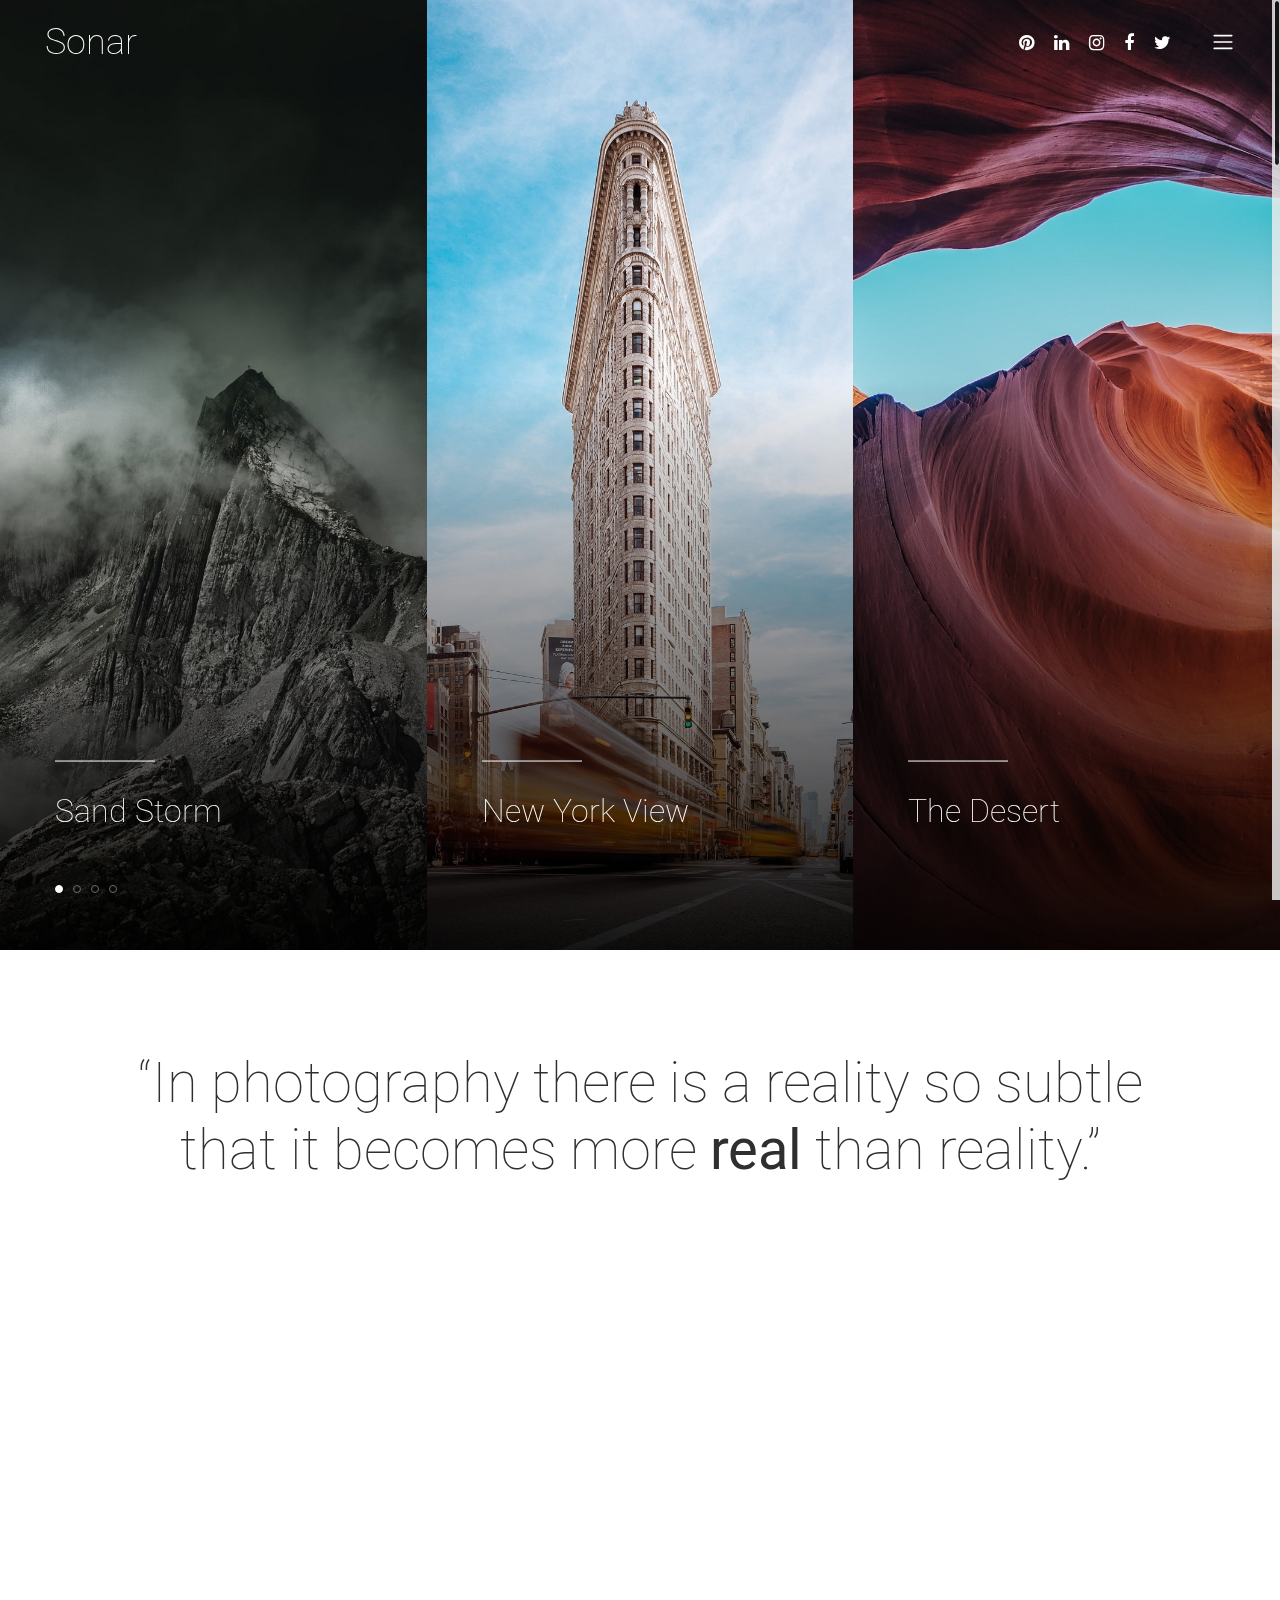
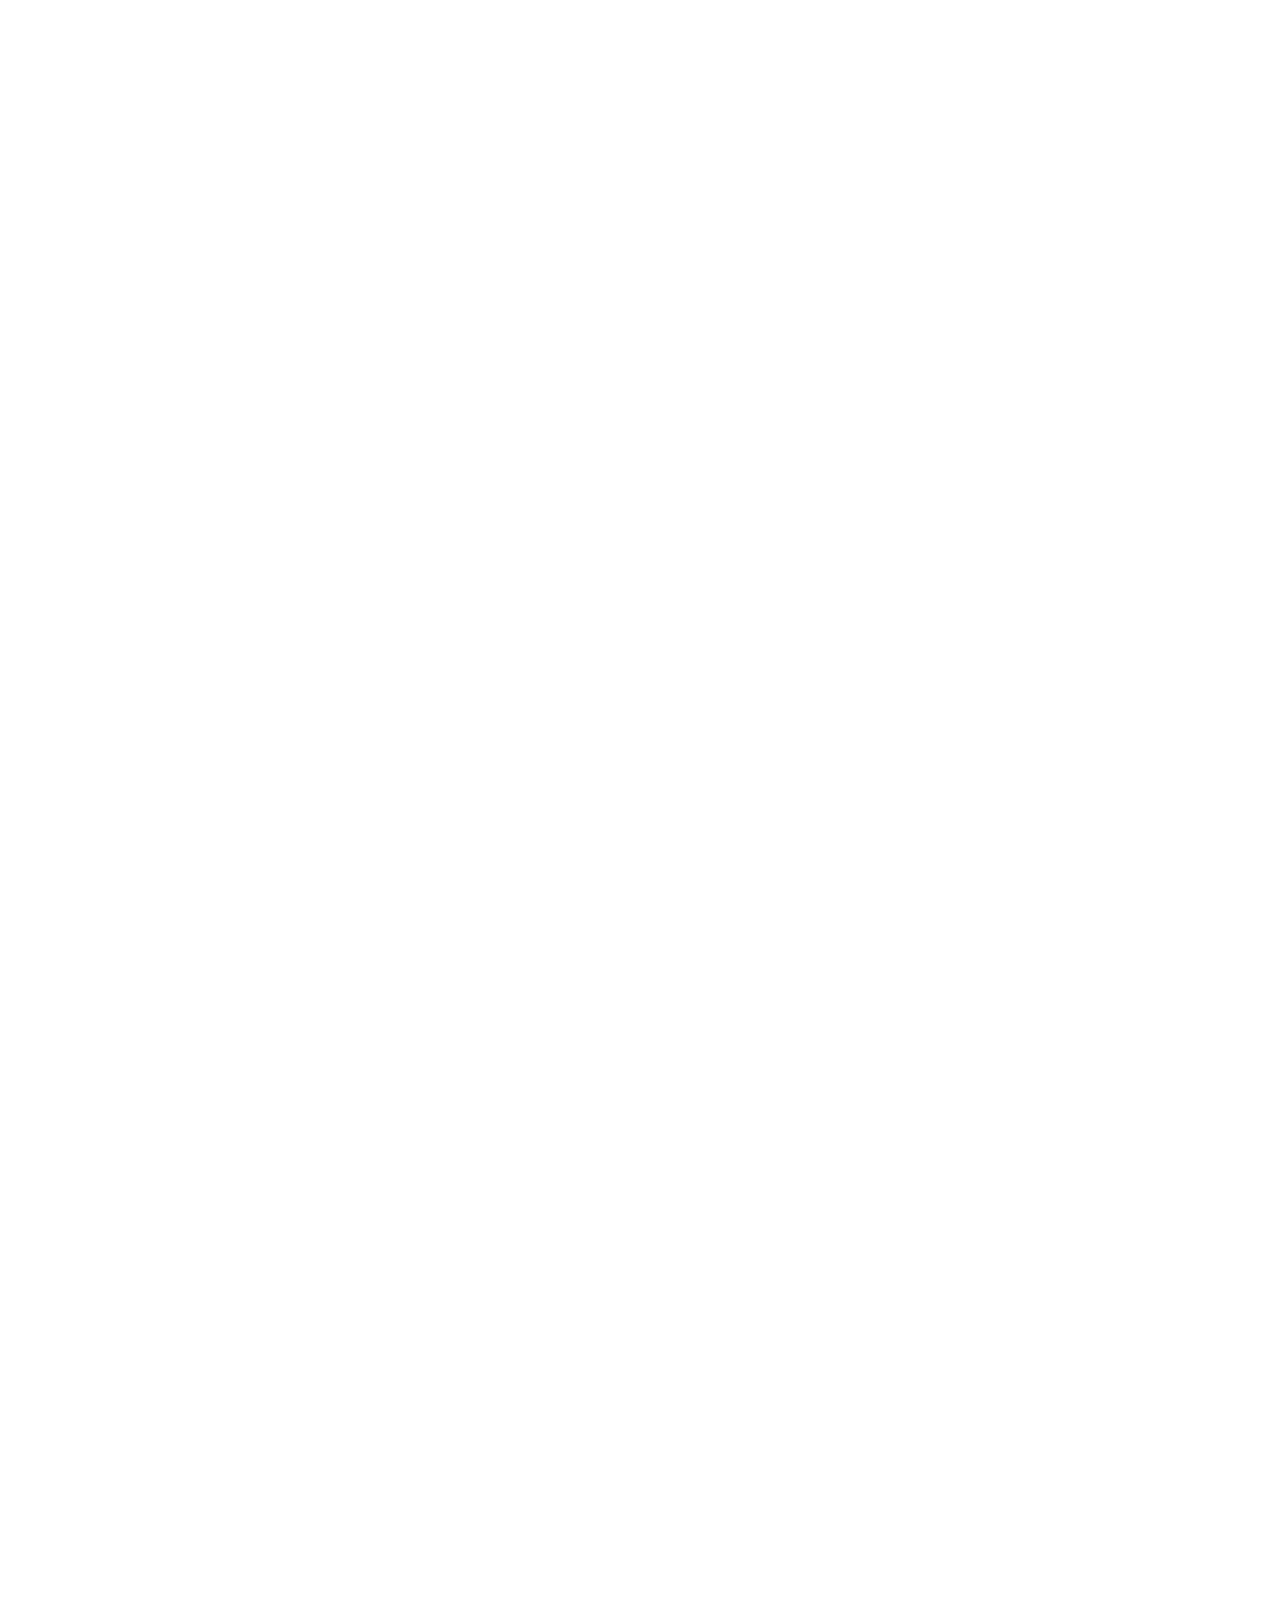
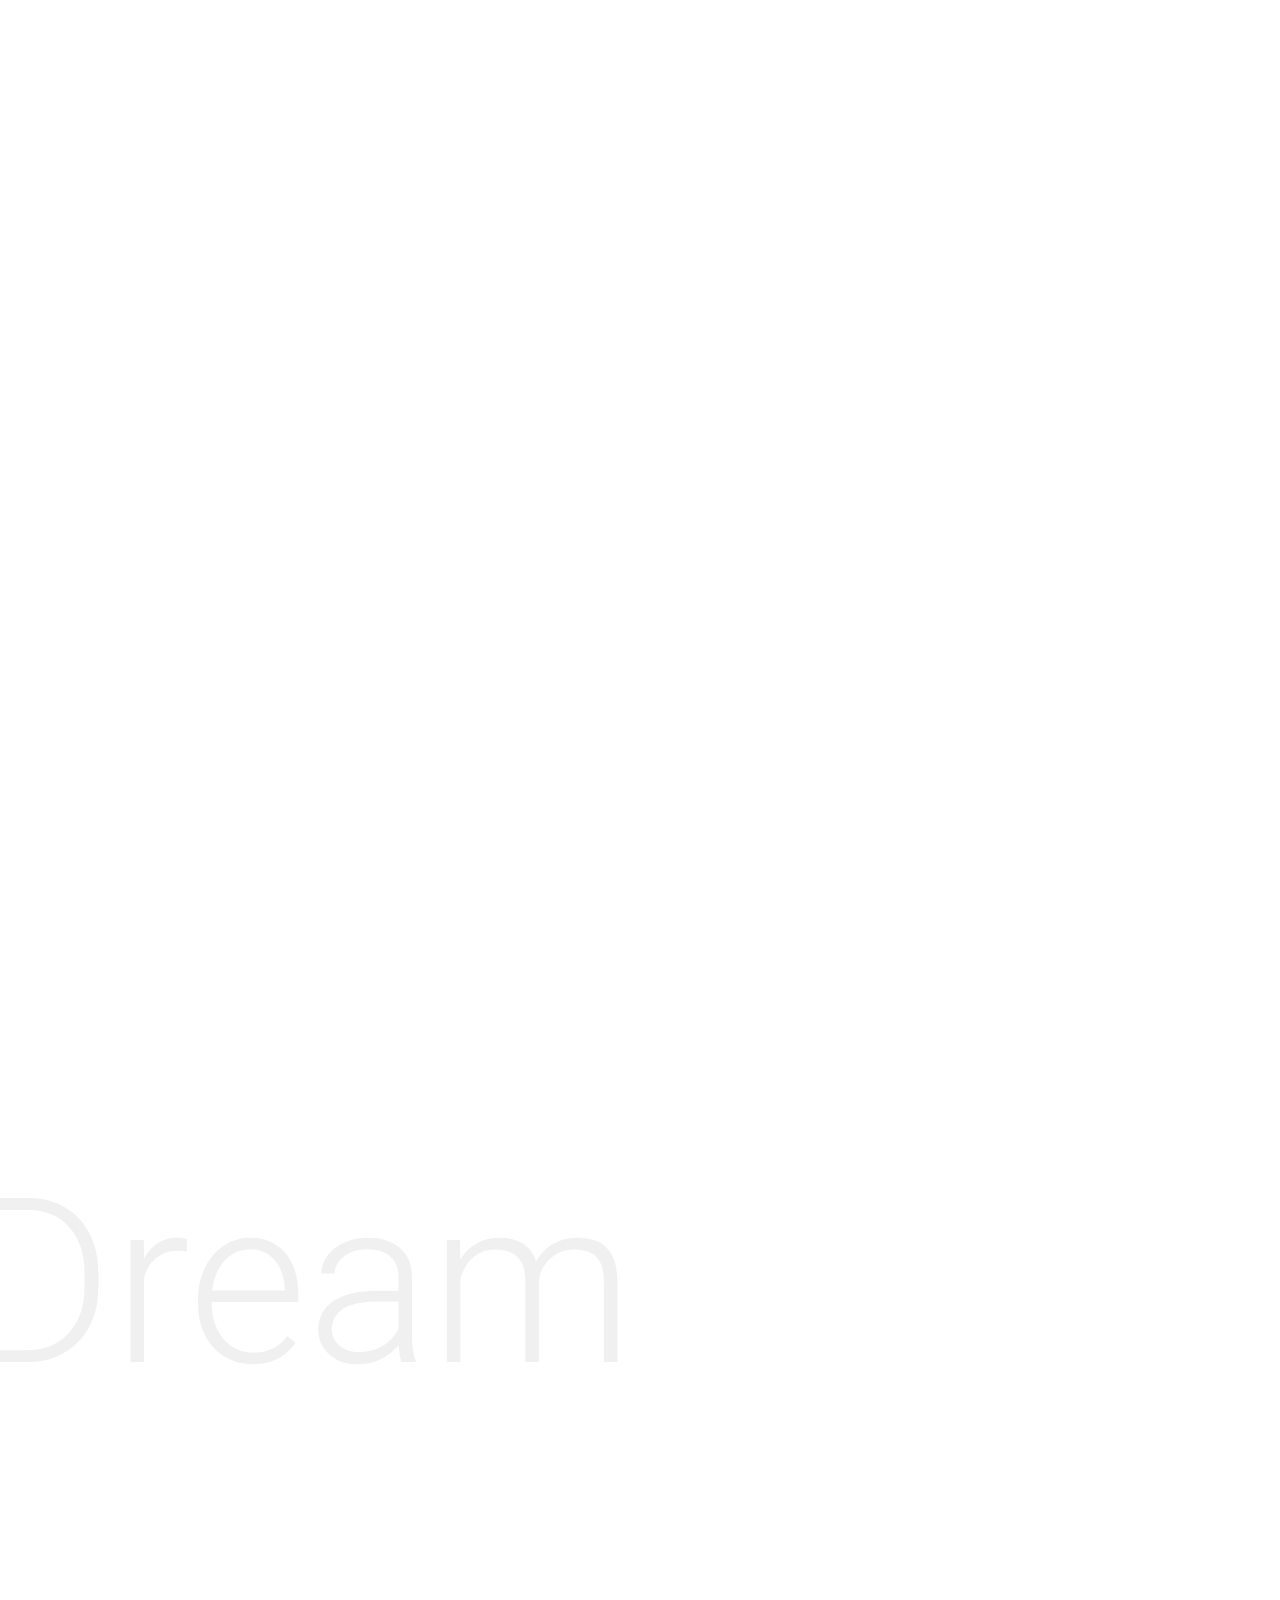
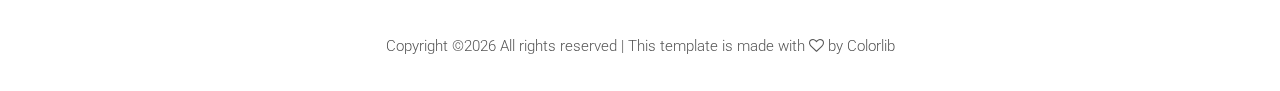
==== index.html @ d32084c6 "Update index.html" ====
<!DOCTYPE html>
<html lang="en">

<head>
    <meta charset="UTF-8">
    <meta name="description" content="">
    <meta http-equiv="X-UA-Compatible" content="IE=edge">
    <meta name="viewport" content="width=device-width, initial-scale=1, shrink-to-fit=no">
    <!-- The above 4 meta tags *must* come first in the head; any other head content must come *after* these tags -->

    <!-- Title  -->
    <title>CharlesArquiza - Photography</title>

    <!-- Favicon  -->
    <link rel="icon" href="img/core-img/favicon.ico">

    <!-- Style CSS -->
    <link rel="stylesheet" href="style.css">

</head>

<body>
    <!-- Preloader Start -->
    <div id="preloader">
        <div class="preload-content">
            <div id="sonar-load"></div>
        </div>
    </div>
    <!-- Preloader End -->

    <!-- Grids -->
    <div class="grids d-flex justify-content-between">
        <div class="grid1"></div>
        <div class="grid2"></div>
        <div class="grid3"></div>
        <div class="grid4"></div>
        <div class="grid5"></div>
        <div class="grid6"></div>
        <div class="grid7"></div>
        <div class="grid8"></div>
        <div class="grid9"></div>
    </div>

    <!-- ***** Main Menu Area Start ***** -->
    <div class="mainMenu d-flex align-items-center justify-content-between">
        <!-- Close Icon -->
        <div class="closeIcon">
            <i class="ti-close" aria-hidden="true"></i>
        </div>
        <!-- Logo Area -->
        <div class="logo-area">
            <a href="index.html">charles Arquiza</a>
        </div>
        <!-- Nav -->
        <div class="sonarNav wow fadeInUp" data-wow-delay="1s">
            <nav>
                <ul>
                    <li class="nav-item active">
                        <a class="nav-link" href="index.html">Home</a>
                    </li>
                    <li class="nav-item">
                        <a class="nav-link" href="about-me.html">About Me</a>
                    </li>
                    <li class="nav-item">
                        <a class="nav-link" href="services.html">Services</a>
                    </li>
                    <li class="nav-item">
                        <a class="nav-link" href="portfolio.html">Portfolio</a>
                    </li>
                    <li class="nav-item">
                        <a class="nav-link" href="blog.html">Blog</a>
                    </li>
                    <li class="nav-item">
                        <a class="nav-link" href="contact.html">Contact</a>
                    </li>
                    <li class="nav-item">
                        <a class="nav-link" href="elements.html">Elements</a>
                    </li>
                </ul>
            </nav>
        </div>
        <!-- Copwrite Text -->
        <div class="copywrite-text">
            <p><!-- Link back to Colorlib can't be removed. Template is licensed under CC BY 3.0. -->
Copyright &copy;<script>document.write(new Date().getFullYear());</script> All rights reserved | This template is made with <i class="fa fa-heart-o" aria-hidden="true"></i> by <a href="https://colorlib.com" target="_blank">Colorlib</a>
<!-- Link back to Colorlib can't be removed. Template is licensed under CC BY 3.0. -->
</p>
        </div>
    </div>
    <!-- ***** Main Menu Area End ***** -->

    <!-- ***** Header Area Start ***** -->
    <header class="header-area">
        <div class="container-fluid">
            <div class="row">
                <div class="col-12">
                    <div class="menu-area d-flex justify-content-between">
                        <!-- Logo Area  -->
                        <div class="logo-area">
                            <a href="index.html">Sonar</a>
                        </div>

                        <div class="menu-content-area d-flex align-items-center">
                            <!-- Header Social Area -->
                            <div class="header-social-area d-flex align-items-center">
                                <a href="#" data-toggle="tooltip" data-placement="bottom" title="Pinterest"><i class="fa fa-pinterest" aria-hidden="true"></i></a>
                                <a href="#" data-toggle="tooltip" data-placement="bottom" title="Linkedin"><i class="fa fa-linkedin" aria-hidden="true"></i></a>
                                <a href="#" data-toggle="tooltip" data-placement="bottom" title="Instagram"><i class="fa fa-instagram" aria-hidden="true"></i></a>
                                <a href="#" data-toggle="tooltip" data-placement="bottom" title="Facebook"><i class="fa fa-facebook" aria-hidden="true"></i></a>
                                <a href="#" data-toggle="tooltip" data-placement="bottom" title="Twitter"><i class="fa fa-twitter" aria-hidden="true"></i></a>
                            </div>
                            <!-- Menu Icon -->
                            <span class="navbar-toggler-icon" id="menuIcon"></span>
                        </div>
                    </div>
                </div>
            </div>
        </div>
    </header>
    <!-- ***** Header Area End ***** -->

    <!-- ***** Hero Area Start ***** -->
    <section class="hero-area">
        <div class="hero-slides owl-carousel">
            <!-- Single Hero Slide -->
            <div class="single-hero-slide bg-img slide-background-overlay" style="background-image: url(img/bg-img/slide1.jpg);">
                <div class="container h-100">
                    <div class="row h-100 align-items-end">
                        <div class="col-12">
                            <div class="hero-slides-content">
                                <div class="line"></div>
                                <h2>Sand Storm</h2>
                                <p>Lorem ipsum dolor sit amet, consectetur adipiscing elit. Praesent vel tortor facilisis, volutpat nulla placerat, tincidunt mi. Nullam vel orci dui. Suspendisse sit amet laoreet neque. Fusce sagittis suscipit sem.</p>
                            </div>
                        </div>
                    </div>
                </div>
            </div>
            <!-- Single Hero Slide -->
            <div class="single-hero-slide bg-img slide-background-overlay" style="background-image: url(img/bg-img/slide2.jpg);">
                <div class="container h-100">
                    <div class="row h-100 align-items-end">
                        <div class="col-12">
                            <div class="hero-slides-content">
                                <div class="line"></div>
                                <h2>New York View</h2>
                                <p>Lorem ipsum dolor sit amet, consectetur adipiscing elit. Praesent vel tortor facilisis, volutpat nulla placerat, tincidunt mi. Nullam vel orci dui. Suspendisse sit amet laoreet neque. Fusce sagittis suscipit sem.</p>
                            </div>
                        </div>
                    </div>
                </div>
            </div>
            <!-- Single Hero Slide -->
            <div class="single-hero-slide bg-img slide-background-overlay" style="background-image: url(img/bg-img/slide3.jpg);">
                <div class="container h-100">
                    <div class="row h-100 align-items-end">
                        <div class="col-12">
                            <div class="hero-slides-content">
                                <div class="line"></div>
                                <h2>The Desert</h2>
                                <p>Lorem ipsum dolor sit amet, consectetur adipiscing elit. Praesent vel tortor facilisis, volutpat nulla placerat, tincidunt mi. Nullam vel orci dui. Suspendisse sit amet laoreet neque. Fusce sagittis suscipit sem.</p>
                            </div>
                        </div>
                    </div>
                </div>
            </div>
            <!-- Single Hero Slide -->
            <div class="single-hero-slide bg-img slide-background-overlay" style="background-image: url(img/bg-img/slide4.jpg);">
                <div class="container h-100">
                    <div class="row h-100 align-items-end">
                        <div class="col-12">
                            <div class="hero-slides-content">
                                <div class="line"></div>
                                <h2>Mountains Hike</h2>
                                <p>Lorem ipsum dolor sit amet, consectetur adipiscing elit. Praesent vel tortor facilisis, volutpat nulla placerat, tincidunt mi. Nullam vel orci dui. Suspendisse sit amet laoreet neque. Fusce sagittis suscipit sem.</p>
                            </div>
                        </div>
                    </div>
                </div>
            </div>
            <!-- Single Hero Slide -->
            <div class="single-hero-slide bg-img slide-background-overlay" style="background-image: url(img/bg-img/slide1.jpg);">
                <div class="container h-100">
                    <div class="row h-100 align-items-end">
                        <div class="col-12">
                            <div class="hero-slides-content">
                                <div class="line"></div>
                                <h2>Sand Storm</h2>
                                <p>Lorem ipsum dolor sit amet, consectetur adipiscing elit. Praesent vel tortor facilisis, volutpat nulla placerat, tincidunt mi. Nullam vel orci dui. Suspendisse sit amet laoreet neque. Fusce sagittis suscipit sem.</p>
                            </div>
                        </div>
                    </div>
                </div>
            </div>
            <!-- Single Hero Slide -->
            <div class="single-hero-slide bg-img slide-background-overlay" style="background-image: url(img/bg-img/slide2.jpg);">
                <div class="container h-100">
                    <div class="row h-100 align-items-end">
                        <div class="col-12">
                            <div class="hero-slides-content">
                                <div class="line"></div>
                                <h2>New York View</h2>
                                <p>Lorem ipsum dolor sit amet, consectetur adipiscing elit. Praesent vel tortor facilisis, volutpat nulla placerat, tincidunt mi. Nullam vel orci dui. Suspendisse sit amet laoreet neque. Fusce sagittis suscipit sem.</p>
                            </div>
                        </div>
                    </div>
                </div>
            </div>
            <!-- Single Hero Slide -->
            <div class="single-hero-slide bg-img slide-background-overlay" style="background-image: url(img/bg-img/slide3.jpg);">
                <div class="container h-100">
                    <div class="row h-100 align-items-end">
                        <div class="col-12">
                            <div class="hero-slides-content">
                                <div class="line"></div>
                                <h2>The Desert</h2>
                                <p>Lorem ipsum dolor sit amet, consectetur adipiscing elit. Praesent vel tortor facilisis, volutpat nulla placerat, tincidunt mi. Nullam vel orci dui. Suspendisse sit amet laoreet neque. Fusce sagittis suscipit sem.</p>
                            </div>
                        </div>
                    </div>
                </div>
            </div>
            <!-- Single Hero Slide -->
            <div class="single-hero-slide bg-img slide-background-overlay" style="background-image: url(img/bg-img/slide4.jpg);">
                <div class="container h-100">
                    <div class="row h-100 align-items-end">
                        <div class="col-12">
                            <div class="hero-slides-content">
                                <div class="line"></div>
                                <h2>Mountains Hike</h2>
                                <p>Lorem ipsum dolor sit amet, consectetur adipiscing elit. Praesent vel tortor facilisis, volutpat nulla placerat, tincidunt mi. Nullam vel orci dui. Suspendisse sit amet laoreet neque. Fusce sagittis suscipit sem.</p>
                            </div>
                        </div>
                    </div>
                </div>
            </div>
            <!-- Single Hero Slide -->
            <div class="single-hero-slide bg-img slide-background-overlay" style="background-image: url(img/bg-img/slide1.jpg);">
                <div class="container h-100">
                    <div class="row h-100 align-items-end">
                        <div class="col-12">
                            <div class="hero-slides-content">
                                <div class="line"></div>
                                <h2>Sand Storm</h2>
                                <p>Lorem ipsum dolor sit amet, consectetur adipiscing elit. Praesent vel tortor facilisis, volutpat nulla placerat, tincidunt mi. Nullam vel orci dui. Suspendisse sit amet laoreet neque. Fusce sagittis suscipit sem.</p>
                            </div>
                        </div>
                    </div>
                </div>
            </div>
            <!-- Single Hero Slide -->
            <div class="single-hero-slide bg-img slide-background-overlay" style="background-image: url(img/bg-img/slide2.jpg);">
                <div class="container h-100">
                    <div class="row h-100 align-items-end">
                        <div class="col-12">
                            <div class="hero-slides-content">
                                <div class="line"></div>
                                <h2>New York View</h2>
                                <p>Lorem ipsum dolor sit amet, consectetur adipiscing elit. Praesent vel tortor facilisis, volutpat nulla placerat, tincidunt mi. Nullam vel orci dui. Suspendisse sit amet laoreet neque. Fusce sagittis suscipit sem.</p>
                            </div>
                        </div>
                    </div>
                </div>
            </div>
            <!-- Single Hero Slide -->
            <div class="single-hero-slide bg-img slide-background-overlay" style="background-image: url(img/bg-img/slide3.jpg);">
                <div class="container h-100">
                    <div class="row h-100 align-items-end">
                        <div class="col-12">
                            <div class="hero-slides-content">
                                <div class="line"></div>
                                <h2>The Desert</h2>
                                <p>Lorem ipsum dolor sit amet, consectetur adipiscing elit. Praesent vel tortor facilisis, volutpat nulla placerat, tincidunt mi. Nullam vel orci dui. Suspendisse sit amet laoreet neque. Fusce sagittis suscipit sem.</p>
                            </div>
                        </div>
                    </div>
                </div>
            </div>
            <!-- Single Hero Slide -->
            <div class="single-hero-slide bg-img slide-background-overlay" style="background-image: url(img/bg-img/slide4.jpg);">
                <div class="container h-100">
                    <div class="row h-100 align-items-end">
                        <div class="col-12">
                            <div class="hero-slides-content">
                                <div class="line"></div>
                                <h2>Mountains Hike</h2>
                                <p>Lorem ipsum dolor sit amet, consectetur adipiscing elit. Praesent vel tortor facilisis, volutpat nulla placerat, tincidunt mi. Nullam vel orci dui. Suspendisse sit amet laoreet neque. Fusce sagittis suscipit sem.</p>
                            </div>
                        </div>
                    </div>
                </div>
            </div>
        </div>
    </section>
    <!-- ***** Hero Area End ***** -->

    <!-- ***** Portfolio Area Start ***** -->
    <div class="portfolio-area section-padding-100">
        <div class="container">
            <div class="row">
                <div class="col-12">
                    <div class="portfolio-title">
                        <h2>“In photography there is a reality so subtle that it becomes more <span>real</span> than reality.”</h2>
                    </div>
                </div>
            </div>

            <div class="row justify-content-between">
                <!-- Single Portfoio Area -->
                <div class="col-12 col-md-5">
                    <div class="single-portfolio-item mt-100 portfolio-item-1 wow fadeIn">
                        <div class="backend-content">
                            <img class="dots" src="img/core-img/dots.png" alt="">
                            <h2>Reality</h2>
                        </div>
                        <div class="portfolio-thumb">
                            <img src="img/bg-img/p1.png" alt="">
                        </div>
                        <div class="portfolio-meta">
                            <p class="portfolio-date">Feb 02, 2018</p>
                            <h2>Italy in the sunset</h2>
                        </div>
                    </div>
                </div>
                <!-- Single Portfoio Area -->
                <div class="col-12 col-md-6">
                    <div class="single-portfolio-item mt-230 portfolio-item-2 wow fadeIn">
                        <div class="backend-content">
                            <img class="dots" src="img/core-img/dots.png" alt="">
                        </div>
                        <div class="portfolio-thumb">
                            <img src="img/bg-img/p2.png" alt="">
                        </div>
                        <div class="portfolio-meta">
                            <p class="portfolio-date">Feb 02, 2018</p>
                            <h2>Mountain Landscape</h2>
                        </div>
                    </div>
                </div>
            </div>

            <div class="row">
                <!-- Single Portfoio Area -->
                <div class="col-12 col-md-10">
                    <div class="single-portfolio-item mt-100 portfolio-item-3 wow fadeIn">
                        <div class="backend-content">
                            <img class="dots" src="img/core-img/dots.png" alt="">
                            <h2>Photography</h2>
                        </div>
                        <div class="portfolio-thumb">
                            <img src="img/bg-img/p3.png" alt="">
                        </div>
                        <div class="portfolio-meta">
                            <p class="portfolio-date">Feb 02, 2018</p>
                            <h2>Foggy sunset over the lake</h2>
                        </div>
                    </div>
                </div>
            </div>

            <div class="row justify-content-end">
                <!-- Single Portfoio Area -->
                <div class="col-12 col-md-6">
                    <div class="single-portfolio-item portfolio-item-4 wow fadeIn">
                        <div class="backend-content">
                            <img class="dots" src="img/core-img/dots.png" alt="">
                        </div>
                        <div class="portfolio-thumb">
                            <img src="img/bg-img/p2.png" alt="">
                        </div>
                        <div class="portfolio-meta">
                            <p class="portfolio-date">Feb 02, 2018</p>
                            <h2>Clouds on mountain top</h2>
                        </div>
                    </div>
                </div>
            </div>

            <div class="row">
                <!-- Single Portfoio Area -->
                <div class="col-12 col-md-5">
                    <div class="single-portfolio-item portfolio-item-5 wow fadeIn">
                        <div class="backend-content">
                            <img class="dots" src="img/core-img/dots.png" alt="">
                            <h2>Hope</h2>
                        </div>
                        <div class="portfolio-thumb">
                            <img src="img/bg-img/p5.png" alt="">
                        </div>
                        <div class="portfolio-meta">
                            <p class="portfolio-date">Feb 02, 2018</p>
                            <h2>Over the canion</h2>
                        </div>
                    </div>
                </div>
            </div>

            <div class="row justify-content-center">
                <!-- Single Portfoio Area -->
                <div class="col-12 col-md-4">
                    <div class="single-portfolio-item portfolio-item-6 wow fadeIn">
                        <div class="portfolio-thumb">
                            <img src="img/bg-img/p6.png" alt="">
                        </div>
                        <div class="portfolio-meta">
                            <p class="portfolio-date">Feb 02, 2018</p>
                            <h2>Mirror lake</h2>
                        </div>
                    </div>
                </div>
            </div>

            <div class="row justify-content-end">
                <!-- Single Portfoio Area -->
                <div class="col-12 col-md-4">
                    <div class="single-portfolio-item portfolio-item-7 wow fadeIn">
                        <div class="backend-content">
                            <img class="dots" src="img/core-img/dots.png" alt="">
                            <h2>Future</h2>
                        </div>
                        <div class="portfolio-thumb">
                            <img src="img/bg-img/p7.png" alt="">
                        </div>
                        <div class="portfolio-meta">
                            <p class="portfolio-date">Feb 02, 2018</p>
                            <h2>Mirror lake</h2>
                        </div>
                    </div>
                </div>
            </div>
        </div>
    </div>
    <!-- ***** Portfolio Area End ***** -->

    <!-- ***** Call to Action Area Start ***** -->
    <div class="sonar-call-to-action-area section-padding-0-100">
        <div class="backEnd-content">
            <h2>Dream</h2>
        </div>
        <div class="container">
            <div class="row">
                <div class="col-12">
                    <div class="call-to-action-content wow fadeInUp" data-wow-delay="0.5s">
                        <h2>I am an experienced photographer</h2>
                        <h5>Let’s talk</h5>
                        <a href="#" class="btn sonar-btn mt-100">contact me</a>
                    </div>
                </div>
            </div>
        </div>
    </div>
    <!-- ***** Call to Action Area End ***** -->

    <!-- ***** Footer Area Start ***** -->
    <footer class="footer-area">
        <div class="container">
            <div class="row">
                <div class="col-12">
                    <!-- Copywrite Text -->
                    <div class="copywrite-text">
                        <p><!-- Link back to Colorlib can't be removed. Template is licensed under CC BY 3.0. -->
Copyright &copy;<script>document.write(new Date().getFullYear());</script> All rights reserved | This template is made with <i class="fa fa-heart-o" aria-hidden="true"></i> by <a href="https://colorlib.com" target="_blank">Colorlib</a>
<!-- Link back to Colorlib can't be removed. Template is licensed under CC BY 3.0. -->
</p>
                    </div>
                </div>
            </div>
        </div>
    </footer>
    <!-- ***** Footer Area End ***** -->

    <!-- jQuery (Necessary for All JavaScript Plugins) -->
    <script src="js/jquery/jquery-2.2.4.min.js"></script>
    <!-- Popper js -->
    <script src="js/popper.min.js"></script>
    <!-- Bootstrap js -->
    <script src="js/bootstrap.min.js"></script>
    <!-- Plugins js -->
    <script src="js/plugins.js"></script>
    <!-- Active js -->
    <script src="js/active.js"></script>

</body>

</html>
---- style.css ----
/* [ -- Master Stylesheet -- ] */
/* ----------------------------------------------------------
:: Template Name: Sonar - Photography Template
:: Author: Colorlib
:: Author URL: https://colorlib.com
:: Version: 1.0
:: Created: March 09, 2018
:: Last Updated: March 09, 2018
---------------------------------------------------------- */
/* Variables */
/* mixin */
/* :: Import Fonts */
@import url("https://fonts.googleapis.com/css?family=Roboto:100,300,400,500,700");
/* :: Import All CSS */
@import url(css/bootstrap.min.css);
@import url(css/animate.css);
@import url(css/owl.carousel.css);
@import url(css/magnific-popup.css);
@import url(css/font-awesome.min.css);
@import url(css/themify-icons.css);
/* :: Base CSS */
* {
  margin: 0;
  padding: 0; }

body {
  font-family: "Roboto", sans-serif; }

h1,
h2,
h3,
h4,
h5,
h6 {
  color: #2f2f2f;
  font-weight: 300; }

p {
  color: #565656;
  font-size: 15px;
  line-height: 2;
  font-weight: 100; }

a {
  -webkit-transition-duration: 500ms;
  transition-duration: 500ms;
  text-decoration: none;
  outline: none;
  font-size: 14px;
  font-weight: 700; }
  a:hover, a:focus {
    -webkit-transition-duration: 500ms;
    transition-duration: 500ms;
    text-decoration: none;
    outline: none;
    font-size: 12px;
    font-weight: 400; }

#preloader {
  display: -webkit-box;
  display: -ms-flexbox;
  display: flex;
  -webkit-box-align: center;
  -ms-flex-align: center;
  -ms-grid-row-align: center;
  align-items: center;
  -webkit-box-pack: center;
  -ms-flex-pack: center;
  justify-content: center;
  background-color: #232323;
  position: fixed;
  width: 100%;
  height: 100%;
  z-index: 1000000; }

#sonar-load {
  width: 70px;
  height: 70px;
  border-radius: 50%;
  border: 3px;
  border-style: solid;
  border-color: transparent;
  border-top-color: #f8f5f5;
  -webkit-animation: sonar 2400ms linear infinite;
  animation: sonar 2400ms linear infinite;
  z-index: 999; }
  #sonar-load:before {
    content: "";
    position: absolute;
    top: 7.5px;
    left: 7.5px;
    right: 7.5px;
    bottom: 7.5px;
    border-radius: 50%;
    border: 3px;
    border-style: solid;
    border-color: transparent;
    border-top-color: #f8f5f5;
    -webkit-animation: sonar 2700ms linear infinite;
    animation: sonar 2700ms linear infinite; }
  #sonar-load:after {
    content: "";
    position: absolute;
    top: 20px;
    left: 20px;
    right: 20px;
    bottom: 20px;
    border-radius: 50%;
    border: 3px;
    border-style: solid;
    border-color: transparent;
    border-top-color: #f8f5f5;
    -webkit-animation: sonar 1800ms linear infinite;
    animation: sonar 1800ms linear infinite; }

@-webkit-keyframes sonar {
  0% {
    -webkit-transform: rotate(0deg);
    transform: rotate(0deg); }
  100% {
    -webkit-transform: rotate(360deg);
    transform: rotate(360deg); } }
@keyframes sonar {
  0% {
    -webkit-transform: rotate(0deg);
    transform: rotate(0deg); }
  100% {
    -webkit-transform: rotate(360deg);
    transform: rotate(360deg); } }
ul,
ol {
  margin: 0; }
  ul li,
  ol li {
    list-style: none; }

img {
  height: auto;
  max-width: 100%; }

.sonar-table {
  display: table;
  z-index: 9;
  position: absolute;
  width: 100%;
  height: 100%;
  margin: 0; }

.sonar-table-cell {
  display: table-cell;
  vertical-align: middle; }

.mt-15 {
  margin-top: 15px; }

.mt-30 {
  margin-top: 30px; }

.mt-50 {
  margin-top: 50px; }

.mt-70 {
  margin-top: 70px; }

.mt-100 {
  margin-top: 100px; }

.mb-15 {
  margin-bottom: 15px; }

.mb-30 {
  margin-bottom: 30px; }

.mb-50 {
  margin-bottom: 50px; }

.ml-15 {
  margin-left: 15px; }

.ml-30 {
  margin-left: 30px; }

.mr-15 {
  margin-right: 15px; }

.mr-30 {
  margin-right: 30px; }

.mb-70 {
  margin-bottom: 70px; }

.mb-100 {
  margin-bottom: 100px; }

.mt-230 {
  margin-top: 230px; }
  @media only screen and (max-width: 767px) {
    .mt-230 {
      margin-top: 100px; } }

.bg-img {
  background-position: center center;
  background-size: cover;
  background-repeat: no-repeat; }

.bg-transparent {
  background-color: transparent; }

.font-bold {
  font-weight: 700; }

.font-light {
  font-weight: 300; }

.height-500 {
  height: 500px !important; }

.height-600 {
  height: 600px !important; }

.height-700 {
  height: 700px !important; }

.height-800 {
  height: 800px !important; }

.mfp-wrap {
  z-index: 100000; }

.mfp-image-holder .mfp-close,
.mfp-iframe-holder .mfp-close {
  color: #ffffff;
  right: -30px;
  padding-right: 0;
  width: 30px;
  height: 30px;
  line-height: 25px;
  text-align: center;
  border: 2px solid #ffffff;
  border-radius: 50%;
  top: 10px; }

#scrollUp {
  background-color: #232323;
  border-radius: 50%;
  bottom: 60px;
  right: 60px;
  box-shadow: 0 2px 6px 0 rgba(0, 0, 0, 0.3);
  color: #ffffff;
  font-size: 30px;
  height: 70px;
  text-align: center;
  width: 70px;
  line-height: 66px;
  -webkit-transition-duration: 500ms;
  transition-duration: 500ms; }
  #scrollUp:hover {
    background-color: #192a56; }
  @media only screen and (min-width: 768px) and (max-width: 991px) {
    #scrollUp {
      bottom: 30px;
      right: 30px;
      height: 50px;
      width: 50px;
      line-height: 46px; } }
  @media only screen and (max-width: 767px) {
    #scrollUp {
      bottom: 30px;
      right: 30px;
      height: 50px;
      width: 50px;
      line-height: 46px; } }

.section-padding-100 {
  padding: 100px 0; }

.section-padding-50 {
  padding: 50px 0; }

.section-padding-50-0 {
  padding: 50px 0 0 0; }

.section-padding-100-70 {
  padding: 100px 0 70px; }

.section-padding-100-50 {
  padding: 100px 0 50px; }

.section-padding-100-0 {
  padding: 100px 0 0; }

.section-padding-0-100 {
  padding: 0 0 100px; }

.section-padding-100-20 {
  padding: 100px 0 20px 0; }

.bg-gray {
  background-color: #f8f5f5; }

.nicescroll-rails {
  z-index: 999999 !important; }

.section-heading {
  text-align: center;
  margin-bottom: 80px;
  position: relative;
  z-index: 1; }
  .section-heading .line {
    width: 100px;
    height: 1px;
    background-color: #232323;
    margin-bottom: 30px;
    display: block; }
  .section-heading h2 {
    font-size: 48px;
    margin-bottom: 0;
    font-weight: 100;
    line-height: 1.5; }
    .section-heading h2 span {
      font-weight: 400; }
    @media only screen and (min-width: 768px) and (max-width: 991px) {
      .section-heading h2 {
        font-size: 36px; } }
    @media only screen and (max-width: 767px) {
      .section-heading h2 {
        font-size: 30px; } }

.sonar-btn {
  position: relative;
  z-index: 1;
  min-width: 180px;
  height: 66px;
  border: 1px solid;
  border-color: #2f2f2f;
  text-transform: uppercase;
  color: #2f2f2f;
  font-size: 12px;
  letter-spacing: 1px;
  border-radius: 0;
  line-height: 64px;
  padding: 0;
  background-color: #ffffff; }
  .sonar-btn:hover, .sonar-btn:focus {
    background-color: #2f2f2f;
    font-size: 12px;
    color: #ffffff; }
  .sonar-btn.white-btn {
    border-color: #ffffff;
    color: #ffffff;
    background-color: transparent; }
    .sonar-btn.white-btn:hover, .sonar-btn.white-btn:focus {
      background-color: #ffffff;
      color: #2f2f2f; }
  .sonar-btn.btn-2 {
    background-color: #2f2f2f;
    font-size: 12px;
    color: #ffffff; }
  .sonar-btn.btn-3 {
    background-color: #232323;
    color: #ffffff; }
    .sonar-btn.btn-3::before {
      position: absolute;
      width: 100%;
      height: 100%;
      background-color: transparent;
      border: 1px solid;
      border-color: #232323;
      right: -6px;
      bottom: -6px;
      content: '';
      z-index: -100; }
    .sonar-btn.btn-3:hover, .sonar-btn.btn-3:focus {
      background-color: #232323;
      color: #ffffff; }

.bg-overlay {
  position: relative;
  z-index: 1; }
  .bg-overlay::after {
    position: absolute;
    z-index: -1;
    top: 0;
    left: 0;
    width: 100%;
    height: 100%;
    background-color: #2f2f2f;
    opacity: 0.85;
    content: ''; }

.bg-overlay-black {
  position: relative;
  z-index: 1; }
  .bg-overlay-black::after {
    position: absolute;
    z-index: 1;
    top: 0;
    left: 0;
    width: 100%;
    height: 100%;
    background-color: #000;
    opacity: 0.85;
    content: ''; }

.bg-overlay-white {
  position: relative;
  z-index: 1; }
  .bg-overlay-white::after {
    position: absolute;
    z-index: -2;
    top: 0;
    left: 0;
    width: 100%;
    height: 100%;
    background-color: rgba(230, 241, 255, 0.5);
    content: ''; }

.slide-background-overlay {
  position: relative;
  z-index: 1;
  bottom: 0;
  left: 0;
  width: 100%;
  height: 60%; }
  .slide-background-overlay::after {
    content: '';
    position: absolute;
    height: 60%;
    width: 100%;
    z-index: -1;
    bottom: 0;
    left: 0;
    background: rgba(0, 0, 0, 0.9);
    background: -webkit-linear-gradient(bottom, rgba(0, 0, 0, 0.9) 0%, rgba(0, 0, 0, 0.1) 90%, rgba(0, 0, 0, 0) 100%);
    background: linear-gradient(to top, rgba(0, 0, 0, 0.9) 0%, rgba(0, 0, 0, 0.1) 90%, rgba(0, 0, 0, 0) 100%); }

.grids {
  position: fixed;
  width: 100%;
  height: 100%;
  z-index: -1; }
  .grids div {
    width: 1px;
    height: 100%;
    background-color: #e0e3e4; }
    .grids div:nth-child(5) {
      background-color: #bababa; }
    .grids div:first-child, .grids div:last-child {
      background-color: transparent; }

/* :: Header Area CSS */
.header-area {
  position: fixed;
  z-index: 995;
  top: 0;
  left: 0;
  width: 100%;
  height: auto;
  -webkit-transition-duration: 500ms;
  transition-duration: 500ms;
  background-color: transparent;
  padding: 15px 30px; }
  .header-area .logo-area a {
    color: #ffffff;
    font-size: 36px;
    font-weight: 100; }
    @media only screen and (max-width: 767px) {
      .header-area .logo-area a {
        font-size: 24px; } }
  .header-area .menu-content-area .header-social-area {
    margin-right: 30px; }
    .header-area .menu-content-area .header-social-area a {
      font-size: 18px;
      padding: 0 10px;
      color: #ffffff; }
      @media only screen and (max-width: 767px) {
        .header-area .menu-content-area .header-social-area a {
          padding: 0 5px;
          font-size: 14px; } }
    @media only screen and (max-width: 767px) {
      .header-area .menu-content-area .header-social-area {
        margin-right: 15px; } }
  .header-area.sticky {
    background-color: #232323; }
  @media only screen and (max-width: 767px) {
    .header-area {
      padding: 10px 0; } }

.navbar-toggler-icon {
  background-image: url("data:image/svg+xml;charset=utf8,%3Csvg viewBox='0 0 30 30' xmlns='http://www.w3.org/2000/svg'%3E%3Cpath stroke='rgba(255, 255, 255, 1)' stroke-width='2' stroke-linecap='round' stroke-miterlimit='10' d='M4 7h22M4 15h22M4 23h22'/%3E%3C/svg%3E");
  cursor: pointer; }

.mainMenu {
  position: fixed;
  width: 480px;
  height: 100%;
  top: 0;
  right: -500px;
  background-color: #232323;
  z-index: 99999;
  text-align: center;
  -webkit-box-orient: vertical;
  -webkit-box-direction: normal;
  -ms-flex-direction: column;
  flex-direction: column;
  padding: 50px 15px;
  -webkit-transition-duration: 800ms;
  transition-duration: 800ms;
  box-shadow: 0 0 40px rgba(0, 0, 0, 0.2); }
  .mainMenu .closeIcon {
    position: absolute;
    right: 50px;
    top: 50px;
    z-index: 9;
    color: #ffffff;
    font-size: 20px;
    cursor: pointer;
    -webkit-transition-duration: 750ms;
    transition-duration: 750ms; }
    .mainMenu .closeIcon:hover {
      -webkit-transform: rotate(180deg);
      transform: rotate(180deg); }
    @media only screen and (max-width: 767px) {
      .mainMenu .closeIcon {
        right: 30px;
        top: 30px; } }
  .mainMenu .logo-area a {
    color: #ffffff;
    font-size: 30px;
    display: block;
    font-weight: 100; }
    @media only screen and (max-width: 767px) {
      .mainMenu .logo-area a {
        font-size: 24px; } }
  .mainMenu .copywrite-text p {
    margin-bottom: 0;
    color: #ffffff; }
    @media only screen and (max-width: 767px) {
      .mainMenu .copywrite-text p {
        font-size: 14px; } }
  .mainMenu .copywrite-text a {
    font-weight: 100;
    color: #ffffff; }
    .mainMenu .copywrite-text a:hover, .mainMenu .copywrite-text a:focus {
      font-size: 14px; }
  .mainMenu .nav-link {
    color: #ffffff;
    font-size: 18px;
    position: relative;
    z-index: 1;
    font-weight: 300;
    padding: 12px 15px; }
    @media only screen and (max-width: 767px) {
      .mainMenu .nav-link {
        font-size: 14px;
        padding: 10px; } }
    .mainMenu .nav-link::after {
      content: '';
      bottom: 0;
      width: 30px;
      height: 1px;
      background-color: rgba(255, 255, 255, 0.5);
      left: 50%;
      -webkit-transform: translateX(-50%);
      transform: translateX(-50%);
      position: absolute;
      z-index: 5;
      -webkit-transition-duration: 500ms;
      transition-duration: 500ms; }
    .mainMenu .nav-link:hover::after, .mainMenu .nav-link:focus::after {
      width: 70px;
      background-color: white; }
  @media only screen and (min-width: 992px) and (max-width: 1199px) {
    .mainMenu {
      padding: 30px 15px; } }
  @media only screen and (min-width: 768px) and (max-width: 991px) {
    .mainMenu {
      padding: 30px 15px; } }
  @media only screen and (max-width: 767px) {
    .mainMenu {
      padding: 15px;
      width: 300px; } }

/* :: Menu Open CSS */
.menu-open .mainMenu {
  right: 0; }

/* :: Hero Slides Area CSS */
.hero-slides .single-hero-slide {
  height: 950px;
  position: relative;
  z-index: 1;
  padding: 0 40px 100px;
  -webkit-transition-duration: 800ms;
  transition-duration: 800ms;
  overflow: visible;
  cursor: pointer; }
  .hero-slides .single-hero-slide .hero-slides-content {
    position: relative;
    z-index: 1;
    -webkit-transform: translateY(75%);
    transform: translateY(75%);
    -webkit-transition-duration: 800ms;
    transition-duration: 800ms;
    bottom: 0; }
    .hero-slides .single-hero-slide .hero-slides-content .line {
      width: 100px;
      height: 1px;
      background-color: #ffffff;
      margin-bottom: 30px;
      display: block; }
    .hero-slides .single-hero-slide .hero-slides-content h2 {
      color: #ffffff;
      font-weight: 100; }
    .hero-slides .single-hero-slide .hero-slides-content p {
      color: #ffffff;
      margin-bottom: 0;
      -webkit-transition-duration: 500ms;
      transition-duration: 500ms;
      margin-top: 140px; }
  .hero-slides .single-hero-slide:hover .hero-slides-content {
    -webkit-transform: translateY(0%);
    transform: translateY(0%); }
  .hero-slides .single-hero-slide:hover p {
    margin-top: 40px; }
  @media only screen and (min-width: 992px) and (max-width: 1199px) {
    .hero-slides .single-hero-slide {
      height: 800px; } }
  @media only screen and (min-width: 768px) and (max-width: 991px) {
    .hero-slides .single-hero-slide {
      height: 700px; } }
  @media only screen and (max-width: 767px) {
    .hero-slides .single-hero-slide {
      height: 550px; } }
.hero-slides .owl-dots {
  position: absolute;
  left: 50px;
  bottom: 50px; }
  .hero-slides .owl-dots .owl-dot {
    width: 8px;
    height: 8px;
    border: 1px solid #6a6a67;
    margin: 0 5px;
    border-radius: 50%;
    display: inline-block; }
    .hero-slides .owl-dots .owl-dot.active {
      border: 1px solid #ffffff;
      background-color: #ffffff; }

/* :: Portfolio Area CSS */
.portfolio-area {
  overflow-x: hidden; }
  .portfolio-area .portfolio-title h2 {
    font-size: 56px;
    text-align: center;
    font-weight: 100; }
    .portfolio-area .portfolio-title h2 span {
      font-weight: 400; }
    @media only screen and (min-width: 768px) and (max-width: 991px) {
      .portfolio-area .portfolio-title h2 {
        font-size: 36px; } }
    @media only screen and (max-width: 767px) {
      .portfolio-area .portfolio-title h2 {
        font-size: 30px; } }

.single-portfolio-item {
  position: relative;
  z-index: 1; }
  .single-portfolio-item .backend-content .dots {
    position: absolute;
    z-index: -1;
    top: -100px;
    left: -150px; }
  .single-portfolio-item .backend-content h2 {
    position: absolute;
    font-size: 230px;
    color: #f0f0f0;
    z-index: -10;
    top: -170px;
    right: 40%; }
    @media only screen and (min-width: 992px) and (max-width: 1199px) {
      .single-portfolio-item .backend-content h2 {
        font-size: 170px;
        top: -120px; } }
    @media only screen and (min-width: 768px) and (max-width: 991px) {
      .single-portfolio-item .backend-content h2 {
        font-size: 80px;
        top: -50px; } }
    @media only screen and (max-width: 767px) {
      .single-portfolio-item .backend-content h2 {
        font-size: 80px;
        top: -50px; } }
  .single-portfolio-item .portfolio-meta {
    padding-top: 30px; }
    .single-portfolio-item .portfolio-meta p {
      font-weight: 500;
      font-size: 14px;
      margin-bottom: 5px; }
    .single-portfolio-item .portfolio-meta h2 {
      font-size: 30px; }
      @media only screen and (max-width: 767px) {
        .single-portfolio-item .portfolio-meta h2 {
          font-size: 24px; } }
  .single-portfolio-item.portfolio-item-2 .backend-content .dots {
    position: absolute;
    z-index: -1;
    top: 0;
    left: auto;
    right: -150px; }
  .single-portfolio-item.portfolio-item-3 .backend-content .dots {
    top: 0;
    left: -200px;
    right: auto;
    -webkit-transform: rotate(90deg);
    transform: rotate(90deg); }
  .single-portfolio-item.portfolio-item-3 .backend-content h2 {
    top: -180px;
    left: 30%;
    right: auto; }
    @media only screen and (min-width: 992px) and (max-width: 1199px) {
      .single-portfolio-item.portfolio-item-3 .backend-content h2 {
        top: -130px; } }
    @media only screen and (min-width: 768px) and (max-width: 991px) {
      .single-portfolio-item.portfolio-item-3 .backend-content h2 {
        top: -90px;
        font-size: 100px; } }
    @media only screen and (max-width: 767px) {
      .single-portfolio-item.portfolio-item-3 .backend-content h2 {
        top: -70px; } }
  @media only screen and (max-width: 767px) {
    .single-portfolio-item.portfolio-item-3 {
      margin-bottom: 100px; } }
  .single-portfolio-item.portfolio-item-4 {
    top: -220px; }
    .single-portfolio-item.portfolio-item-4 .backend-content .dots {
      top: auto;
      bottom: -130px;
      left: 70%;
      right: auto;
      -webkit-transform: rotate(90deg);
      transform: rotate(90deg); }
    @media only screen and (max-width: 767px) {
      .single-portfolio-item.portfolio-item-4 {
        top: 0;
        margin-bottom: 100px; } }
  .single-portfolio-item.portfolio-item-5 {
    top: -450px;
    height: 0; }
    @media only screen and (max-width: 767px) {
      .single-portfolio-item.portfolio-item-5 {
        top: 0;
        height: auto;
        margin-bottom: 100px; } }
    @media only screen and (min-width: 768px) and (max-width: 991px) {
      .single-portfolio-item.portfolio-item-5 {
        top: -230px; } }
  .single-portfolio-item.portfolio-item-6 {
    top: 0;
    height: 0; }
    @media only screen and (max-width: 767px) {
      .single-portfolio-item.portfolio-item-6 {
        height: auto;
        margin-bottom: 100px; } }
  .single-portfolio-item.portfolio-item-7 {
    margin-top: 50px; }
    .single-portfolio-item.portfolio-item-7 .backend-content .dots {
      position: absolute;
      z-index: -1;
      top: auto;
      bottom: 0;
      left: auto;
      right: -150px; }
    .single-portfolio-item.portfolio-item-7 .backend-content h2 {
      top: -180px;
      left: 30%;
      right: auto; }
      @media only screen and (min-width: 992px) and (max-width: 1199px) {
        .single-portfolio-item.portfolio-item-7 .backend-content h2 {
          top: -100px; } }
      @media only screen and (max-width: 767px) {
        .single-portfolio-item.portfolio-item-7 .backend-content h2 {
          top: -60px; } }

/* :: Call to Action Area CSS */
.call-to-action-content {
  text-align: center; }
  .call-to-action-content h2 {
    font-weight: 100;
    font-size: 72px;
    margin-bottom: 15px; }
    @media only screen and (min-width: 992px) and (max-width: 1199px) {
      .call-to-action-content h2 {
        font-size: 55px; } }
    @media only screen and (min-width: 768px) and (max-width: 991px) {
      .call-to-action-content h2 {
        font-size: 36px; } }
    @media only screen and (max-width: 767px) {
      .call-to-action-content h2 {
        font-size: 30px; } }
  .call-to-action-content h5 {
    font-size: 48px;
    margin-bottom: 0; }
    @media only screen and (min-width: 768px) and (max-width: 991px) {
      .call-to-action-content h5 {
        font-size: 30px; } }
    @media only screen and (max-width: 767px) {
      .call-to-action-content h5 {
        font-size: 24px; } }

.sonar-call-to-action-area {
  position: relative;
  z-index: 1;
  overflow: hidden; }
  .sonar-call-to-action-area .backEnd-content h2 {
    position: absolute;
    font-size: 230px;
    color: #f0f0f0;
    z-index: -1;
    top: -30px;
    left: -3%; }
    @media only screen and (min-width: 992px) and (max-width: 1199px) {
      .sonar-call-to-action-area .backEnd-content h2 {
        font-size: 170px;
        top: 0; } }
    @media only screen and (min-width: 768px) and (max-width: 991px) {
      .sonar-call-to-action-area .backEnd-content h2 {
        font-size: 150px;
        top: 0; } }
    @media only screen and (max-width: 767px) {
      .sonar-call-to-action-area .backEnd-content h2 {
        font-size: 100px; } }

/* :: Footer CSS */
.footer-area {
  position: relative;
  z-index: 1;
  overflow: hidden; }
  .footer-area .copywrite-text {
    padding: 30px;
    text-align: center; }
    .footer-area .copywrite-text p {
      font-weight: 300;
      margin-bottom: 0; }
    .footer-area .copywrite-text a {
      color: #565656;
      font-weight: 300;
      font-size: 15px; }
      .footer-area .copywrite-text a:hover, .footer-area .copywrite-text a:focus {
        font-size: 15px; }
  .footer-area .backEnd-content .dots {
    position: absolute;
    right: -50px;
    top: 0;
    z-index: -1; }
  .footer-area .backEnd-content h2 {
    position: absolute;
    font-size: 230px;
    color: #f0f0f0;
    z-index: -1;
    top: -50px;
    left: -50px; }
    @media only screen and (min-width: 992px) and (max-width: 1199px) {
      .footer-area .backEnd-content h2 {
        font-size: 170px; } }
    @media only screen and (min-width: 768px) and (max-width: 991px) {
      .footer-area .backEnd-content h2 {
        font-size: 120px;
        top: 0; } }
    @media only screen and (max-width: 767px) {
      .footer-area .backEnd-content h2 {
        font-size: 80px;
        top: 0;
        left: -30px; } }

/* :: Hero Area CSS */
.hero-area {
  background-color: #232323;
  position: relative;
  z-index: 1;
  overflow: hidden;
  -ms-flex-wrap: wrap;
  flex-wrap: wrap; }
  .hero-area .backEnd-content .dots {
    position: absolute;
    right: -200px;
    top: 50%;
    z-index: -2;
    opacity: 0.1;
    -webkit-transform: translateY(-50%);
    transform: translateY(-50%); }
  .hero-area .hero-thumbnail,
  .hero-area .hero-content {
    -webkit-box-flex: 0;
    -ms-flex: 0 0 50%;
    flex: 0 0 50%;
    min-width: 50%;
    position: relative;
    z-index: 1; }
    @media only screen and (max-width: 767px) {
      .hero-area .hero-thumbnail,
      .hero-area .hero-content {
        -webkit-box-flex: 0;
        -ms-flex: 0 0 100%;
        flex: 0 0 100%;
        min-width: 100%; } }
  .hero-area .hero-content {
    height: 880px;
    padding: 100px 0; }
    .hero-area .hero-content .line {
      width: 100px;
      height: 1px;
      background-color: #ffffff;
      margin-bottom: 30px;
      display: block; }
    .hero-area .hero-content h2 {
      color: #ffffff;
      font-size: 48px;
      margin-bottom: 25px; }
      @media only screen and (min-width: 992px) and (max-width: 1199px) {
        .hero-area .hero-content h2 {
          font-size: 40px; } }
      @media only screen and (min-width: 768px) and (max-width: 991px) {
        .hero-area .hero-content h2 {
          font-size: 30px; } }
      @media only screen and (max-width: 767px) {
        .hero-area .hero-content h2 {
          font-size: 30px; } }
    .hero-area .hero-content p {
      color: #ffffff;
      margin-bottom: 30px; }
    .hero-area .hero-content.aboutUs {
      height: 1100px; }
      @media only screen and (max-width: 767px) {
        .hero-area .hero-content.aboutUs {
          height: auto; } }
    @media only screen and (max-width: 767px) {
      .hero-area .hero-content {
        height: auto; } }
  .hero-area .hero-thumbnail.aboutUs::before {
    position: absolute;
    width: 100%;
    height: 100px;
    bottom: 0;
    left: 0;
    background-color: #ffffff;
    content: '';
    z-index: 1; }
    @media only screen and (max-width: 767px) {
      .hero-area .hero-thumbnail.aboutUs::before {
        display: none; } }
  @media only screen and (max-width: 767px) {
    .hero-area .hero-thumbnail {
      height: 400px; } }

/* :: Service Area CSS */
.single-services-area {
  position: relative;
  z-index: 1;
  margin-bottom: 50px; }
  .single-services-area img {
    margin-bottom: 20px; }
  .single-services-area h4 {
    font-size: 28px;
    margin-bottom: 40px; }
  .single-services-area p {
    margin-bottom: 0; }

/* :: Testimonials Area CSS */
.sonar-testimonials-area {
  position: relative;
  z-index: 1;
  padding: 70px 0;
  margin: 0 50px; }
  .sonar-testimonials-area::before {
    position: absolute;
    width: 20%;
    height: 100%;
    left: 0;
    top: 0;
    background-color: #ffffff;
    content: ''; }
  .sonar-testimonials-area .testimonial-content {
    padding: 100px 80px 100px 200px;
    position: relative;
    z-index: 1;
    left: -15px;
    box-shadow: -10px 10px 40px rgba(0, 0, 0, 0.15); }
    @media only screen and (min-width: 992px) and (max-width: 1199px) {
      .sonar-testimonials-area .testimonial-content {
        padding: 100px 80px 100px 130px; } }
    @media only screen and (max-width: 767px) {
      .sonar-testimonials-area .testimonial-content {
        padding: 50px 15px 50px 15px; } }
  .sonar-testimonials-area .single-tes-slide p {
    margin-bottom: 40px;
    font-style: italic; }
  .sonar-testimonials-area .single-tes-slide h6 {
    margin-bottom: 0;
    font-style: italic; }
  .sonar-testimonials-area .owl-dots {
    position: absolute;
    top: 0;
    left: -100px;
    z-index: 10;
    -webkit-transform: translateY(-50%);
    transform: translateY(-50%); }
    .sonar-testimonials-area .owl-dots .owl-dot {
      width: 8px;
      height: 8px;
      border: 1px solid #6a6a67;
      border-radius: 50%;
      margin: 8px 0;
      display: block; }
      .sonar-testimonials-area .owl-dots .owl-dot.active {
        border-color: #232323;
        background-color: #232323; }
    @media only screen and (min-width: 992px) and (max-width: 1199px) {
      .sonar-testimonials-area .owl-dots {
        top: 20%; } }
    @media only screen and (min-width: 768px) and (max-width: 991px) {
      .sonar-testimonials-area .owl-dots {
        top: 30%; } }
    @media only screen and (max-width: 767px) {
      .sonar-testimonials-area .owl-dots {
        display: none; } }
  @media only screen and (max-width: 767px) {
    .sonar-testimonials-area {
      margin: 0 15px; } }

/* :: Portfolio Area CSS */
.sonar-projects-area {
  position: relative;
  z-index: 1;
  padding: 100px 35px 50px; }
  .sonar-projects-area .single_gallery_item {
    position: relative;
    z-index: 1;
    margin-bottom: 50px; }
    .sonar-projects-area .single_gallery_item .gallery-content {
      padding-top: 30px; }
      .sonar-projects-area .single_gallery_item .gallery-content h4 {
        margin-bottom: 10px; }
        @media only screen and (max-width: 767px) {
          .sonar-projects-area .single_gallery_item .gallery-content h4 {
            font-size: 20px; } }
      .sonar-projects-area .single_gallery_item .gallery-content p {
        margin-bottom: 0; }

.sonar-portfolio-menu {
  position: absolute;
  bottom: 40px;
  right: 0;
  width: 50%;
  z-index: 100; }
  .sonar-portfolio-menu .btn {
    padding: 5px 0;
    border: none;
    border-bottom: 2px solid;
    border-color: transparent;
    background-color: transparent;
    color: #ffffff;
    border-radius: 0;
    margin: 0 20px; }
    .sonar-portfolio-menu .btn.active {
      border-color: #ffffff; }
    .sonar-portfolio-menu .btn:hover, .sonar-portfolio-menu .btn:focus {
      box-shadow: none; }
    @media only screen and (min-width: 992px) and (max-width: 1199px) {
      .sonar-portfolio-menu .btn {
        margin: 0 10px; } }
    @media only screen and (min-width: 768px) and (max-width: 991px) {
      .sonar-portfolio-menu .btn {
        margin: 0 5px;
        font-size: 14px; } }
    @media only screen and (max-width: 767px) {
      .sonar-portfolio-menu .btn {
        margin: 0 5px;
        font-size: 14px; } }
  @media only screen and (max-width: 767px) {
    .sonar-portfolio-menu {
      width: 100%;
      bottom: 20px; } }

/* :: Blog Area CSS */
.sonar-blog-area,
.sonar-contact-area {
  position: relative;
  z-index: 1;
  overflow: hidden; }
  .sonar-blog-area .backEnd-content .dots,
  .sonar-contact-area .backEnd-content .dots {
    position: absolute;
    top: -50px;
    right: -200px; }

.single-blog-area {
  position: relative;
  z-index: 1; }
  .single-blog-area .blog-post-thumbnail {
    position: relative;
    z-index: 1; }
    .single-blog-area .blog-post-thumbnail .post-date a {
      position: absolute;
      width: 45px;
      height: auto;
      padding: 15px 10px;
      background-color: #000;
      top: -20px;
      left: 25px;
      font-weight: 100;
      color: #ffffff;
      text-align: center;
      line-height: 2;
      font-size: 15px; }
      .single-blog-area .blog-post-thumbnail .post-date a:hover, .single-blog-area .blog-post-thumbnail .post-date a:focus {
        font-weight: 100;
        font-size: 15px; }
  .single-blog-area .post-content {
    padding-top: 60px; }
    .single-blog-area .post-content .headline {
      font-size: 28px;
      margin-bottom: 5px;
      font-weight: 300;
      color: #2f2f2f; }
      .single-blog-area .post-content .headline:hover, .single-blog-area .post-content .headline:focus {
        font-weight: 300; }
    .single-blog-area .post-content .post-meta {
      margin-bottom: 50px; }
      .single-blog-area .post-content .post-meta a {
        font-size: 12px;
        font-weight: 500;
        color: #2f2f2f; }
        .single-blog-area .post-content .post-meta a:hover, .single-blog-area .post-content .post-meta a:focus {
          font-size: 12px;
          font-weight: 500; }
    .single-blog-area .post-content p {
      margin-bottom: 0; }

.search-widget-area form {
  position: relative;
  z-index: 1; }
  .search-widget-area form input {
    width: 100%;
    height: 42px;
    font-size: 12px;
    font-style: italic;
    border: none;
    border-radius: 0;
    border-bottom: 2px solid #f3f4fa;
    padding: 0 15px;
    background-color: transparent; }
  .search-widget-area form button {
    width: 50px;
    height: 42px;
    background-color: #232323;
    color: #ffffff;
    font-size: 16px;
    border: none;
    position: absolute;
    top: 0;
    right: 0;
    z-index: 10; }

.sonar-catagories-widget-area h6 {
  margin-bottom: 15px; }
.sonar-catagories-widget-area .catagories-menu li a {
  padding: 10px 0 10px 40px;
  font-size: 12px;
  font-weight: 300;
  color: #565656;
  display: block; }

.latest-news-widget-area h6 {
  margin-bottom: 25px; }
.latest-news-widget-area .widget-single-blog-post {
  margin-bottom: 30px; }
  .latest-news-widget-area .widget-single-blog-post .widget-post-content a {
    font-size: 15px;
    color: #2f2f2f;
    margin-bottom: 5px;
    font-weight: 300; }
    .latest-news-widget-area .widget-single-blog-post .widget-post-content a:hover, .latest-news-widget-area .widget-single-blog-post .widget-post-content a:focus {
      font-size: 15px;
      font-weight: 300; }
  .latest-news-widget-area .widget-single-blog-post .widget-post-content p {
    font-size: 12px;
    margin-bottom: 0; }

/* :: Contact Area CSS */
.contact-form h2 {
  font-size: 72px;
  margin-bottom: 15px;
  font-weight: 100; }
  @media only screen and (min-width: 992px) and (max-width: 1199px) {
    .contact-form h2 {
      font-size: 55px; } }
  @media only screen and (min-width: 768px) and (max-width: 991px) {
    .contact-form h2 {
      font-size: 36px; } }
  @media only screen and (max-width: 767px) {
    .contact-form h2 {
      font-size: 30px; } }
.contact-form h4 {
  font-size: 48px;
  margin-bottom: 80px; }
  @media only screen and (min-width: 768px) and (max-width: 991px) {
    .contact-form h4 {
      font-size: 30px; } }
  @media only screen and (max-width: 767px) {
    .contact-form h4 {
      font-size: 24px; } }
.contact-form .form-group {
  margin-bottom: 30px; }
.contact-form .form-control {
  width: 100%;
  height: 60px;
  padding: 0 15px;
  border: none;
  border-bottom: 1px solid;
  border-color: #c0c0c0;
  border-radius: 0;
  font-size: 12px;
  font-style: italic;
  color: #2f2f2f;
  background-color: transparent; }
  .contact-form .form-control:focus, .contact-form .form-control:hover {
    box-shadow: none; }
.contact-form textarea {
  margin-bottom: 50px; }
  .contact-form textarea.form-control {
    height: 220px;
    padding: 15px; }

.map-area {
  position: relative;
  z-index: 1;
  margin: 0 50px; }
  .map-area #googleMap {
    width: 100%;
    height: 540px; }
    @media only screen and (max-width: 767px) {
      .map-area #googleMap {
        height: 400px; } }
  @media only screen and (max-width: 767px) {
    .map-area {
      margin: 0 20px; } }

/* :: About Area CSS */
.sonar-about-us-area {
  position: relative;
  z-index: 1;
  padding: 120px 0;
  overflow: hidden; }
  .sonar-about-us-area::after {
    content: "";
    width: 50%;
    height: 100%;
    top: 0;
    left: 0;
    background-color: #ffffff;
    position: absolute;
    z-index: -5; }
  .sonar-about-us-area.second-part {
    position: relative;
    padding: 120px 0; }
    .sonar-about-us-area.second-part::after {
      content: "";
      width: 50%;
      height: 100%;
      top: 0;
      left: auto;
      right: 0;
      background-color: #ffffff;
      position: absolute;
      z-index: -5; }
  .sonar-about-us-area .about-us-content {
    padding: 15px 100px 100px;
    margin-left: 100px; }
    @media only screen and (min-width: 992px) and (max-width: 1199px) {
      .sonar-about-us-area .about-us-content {
        padding: 15px 30px 100px;
        margin-left: 50px; } }
    @media only screen and (min-width: 768px) and (max-width: 991px) {
      .sonar-about-us-area .about-us-content {
        margin-left: 0; } }
    @media only screen and (max-width: 767px) {
      .sonar-about-us-area .about-us-content {
        margin-left: 0;
        padding: 15px 20px 100px; } }
  .sonar-about-us-area .backEnd-content h2 {
    position: absolute;
    font-size: 230px;
    color: #f0f0f0;
    z-index: -1;
    top: -130px;
    left: -10%; }
    @media only screen and (min-width: 992px) and (max-width: 1199px) {
      .sonar-about-us-area .backEnd-content h2 {
        font-size: 170px;
        top: -90px; } }
    @media only screen and (min-width: 768px) and (max-width: 991px) {
      .sonar-about-us-area .backEnd-content h2 {
        font-size: 100px;
        top: -30px;
        left: -5%; } }
    @media only screen and (max-width: 767px) {
      .sonar-about-us-area .backEnd-content h2 {
        font-size: 60px;
        top: 0; } }
  .sonar-about-us-area.second-part {
    overflow: hidden; }
    .sonar-about-us-area.second-part .about-us-content {
      padding: 100px;
      margin-left: 0;
      margin-right: 100px; }
      @media only screen and (min-width: 992px) and (max-width: 1199px) {
        .sonar-about-us-area.second-part .about-us-content {
          margin-right: 0; } }
      @media only screen and (min-width: 768px) and (max-width: 991px) {
        .sonar-about-us-area.second-part .about-us-content {
          margin-right: 0; } }
      @media only screen and (max-width: 767px) {
        .sonar-about-us-area.second-part .about-us-content {
          margin-right: 0;
          padding: 100px 20px 70px; } }
    .sonar-about-us-area.second-part .backEnd-content h2 {
      top: -100px;
      left: auto;
      right: -50px; }
      @media only screen and (min-width: 768px) and (max-width: 991px) {
        .sonar-about-us-area.second-part .backEnd-content h2 {
          font-size: 100px;
          top: 0;
          left: auto;
          right: 0; } }

/* :: Shortcode Area CSS */
.elements-title h2 {
  text-transform: capitalize;
  font-size: 48px;
  margin-bottom: 100px; }
  @media only screen and (min-width: 768px) and (max-width: 991px) {
    .elements-title h2 {
      font-size: 30px; } }
  @media only screen and (max-width: 767px) {
    .elements-title h2 {
      font-size: 28px; } }

/* Accordians */
.single-accordion.panel {
  background-color: #ffffff;
  border: 0 solid transparent;
  border-radius: 4px;
  box-shadow: 0 0 0 transparent;
  margin-bottom: 15px; }
.single-accordion:last-of-type {
  margin-bottom: 0; }
.single-accordion h6 {
  margin-bottom: 0;
  text-transform: uppercase; }
  .single-accordion h6 a {
    background-color: #1d1d1d;
    border-radius: 0;
    color: #ffffff;
    display: block;
    margin: 0;
    padding: 20px 60px 20px 20px;
    position: relative;
    font-size: 14px;
    text-transform: capitalize;
    font-weight: 500; }
    .single-accordion h6 a span {
      font-size: 10px;
      position: absolute;
      right: 20px;
      text-align: center;
      top: 24px; }
      .single-accordion h6 a span.accor-open {
        opacity: 0;
        -ms-filter: "progid:DXImageTransform.Microsoft.Alpha(Opacity=0)";
        filter: alpha(opacity=0); }
    .single-accordion h6 a.collapsed {
      background-color: #2f2f2f;
      color: #ffffff; }
      .single-accordion h6 a.collapsed span.accor-close {
        opacity: 0;
        -ms-filter: "progid:DXImageTransform.Microsoft.Alpha(Opacity=0)";
        filter: alpha(opacity=0); }
      .single-accordion h6 a.collapsed span.accor-open {
        opacity: 1;
        -ms-filter: "progid:DXImageTransform.Microsoft.Alpha(Opacity=100)";
        filter: alpha(opacity=100); }
.single-accordion .accordion-content {
  border-top: 0 solid transparent;
  box-shadow: none; }
  .single-accordion .accordion-content p {
    padding: 20px 15px 5px;
    margin-bottom: 0; }

/* Cool Facts CSS */
.single-cool-fact-area {
  text-align: center; }
  .single-cool-fact-area i {
    font-size: 100px;
    color: #2f2f2f;
    margin-bottom: 30px;
    display: block; }
  .single-cool-fact-area img {
    margin-bottom: 30px; }
  .single-cool-fact-area h2 {
    font-size: 48px;
    margin-bottom: 5px; }
  .single-cool-fact-area p {
    margin-bottom: 0; }

/* Barfiller */
.single_progress_bar {
  margin-bottom: 20px; }
  .single_progress_bar:last-of-type {
    margin-bottom: 0; }
  .single_progress_bar p {
    margin-bottom: 0; }
  .single_progress_bar .barfiller {
    background-color: #e0e0e0;
    border: none;
    border-radius: 0;
    box-shadow: none;
    height: 2px;
    margin-bottom: 5px;
    position: relative;
    width: 100%; }
    .single_progress_bar .barfiller .fill {
      display: block;
      position: relative;
      width: 0px;
      height: 100%;
      background-color: #1d1d1d;
      z-index: 1; }
    .single_progress_bar .barfiller .tip {
      margin-top: 10px;
      font-size: 14px;
      left: 0px;
      position: absolute;
      z-index: 2;
      background-color: #1d1d1d;
      color: #ffffff;
      width: 60px;
      height: 32px;
      text-align: center;
      line-height: 32px; }
    .single_progress_bar .barfiller .tipWrap {
      display: none; }

.single-pie-bar p {
  margin-bottom: 0;
  font-weight: 300;
  color: #2f2f2f; }
@media only screen and (max-width: 767px) {
  .single-pie-bar {
    margin-bottom: 30px; } }

/* The end */

/*# sourceMappingURL=style.css.map */
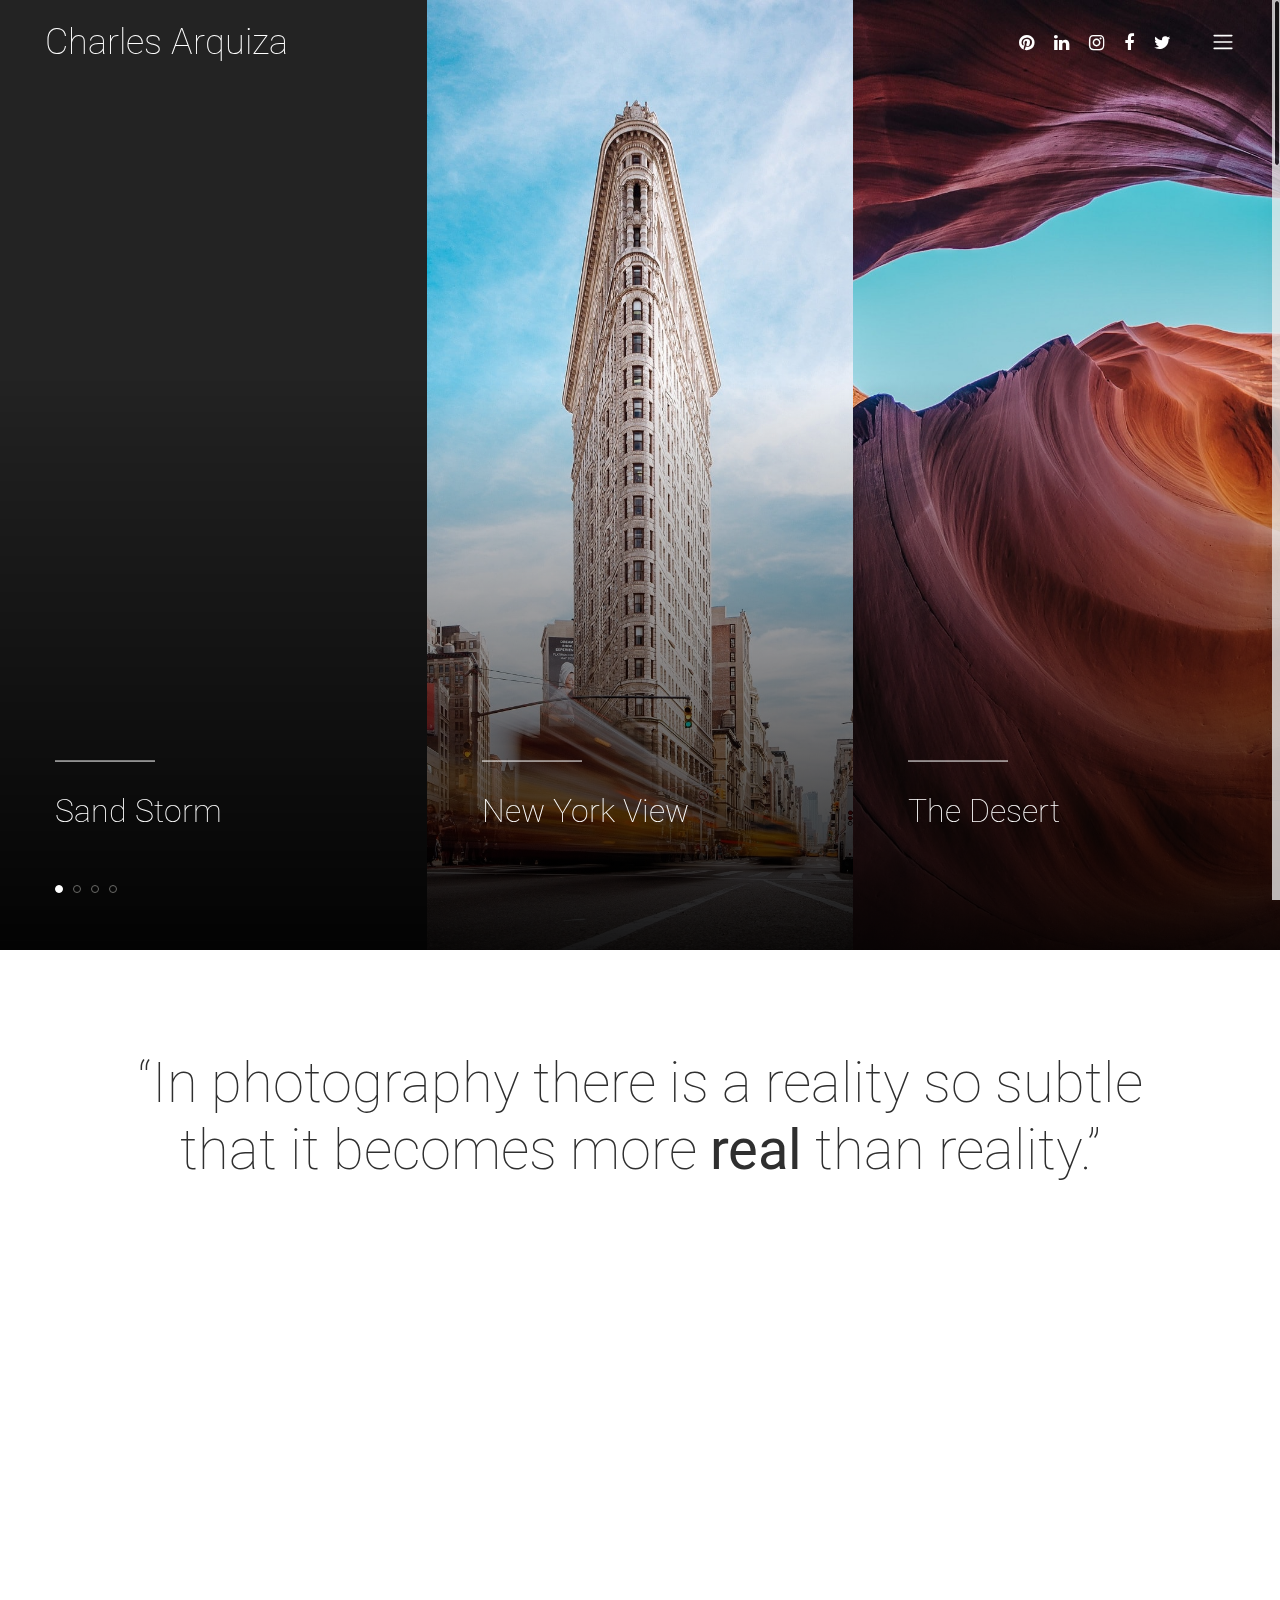
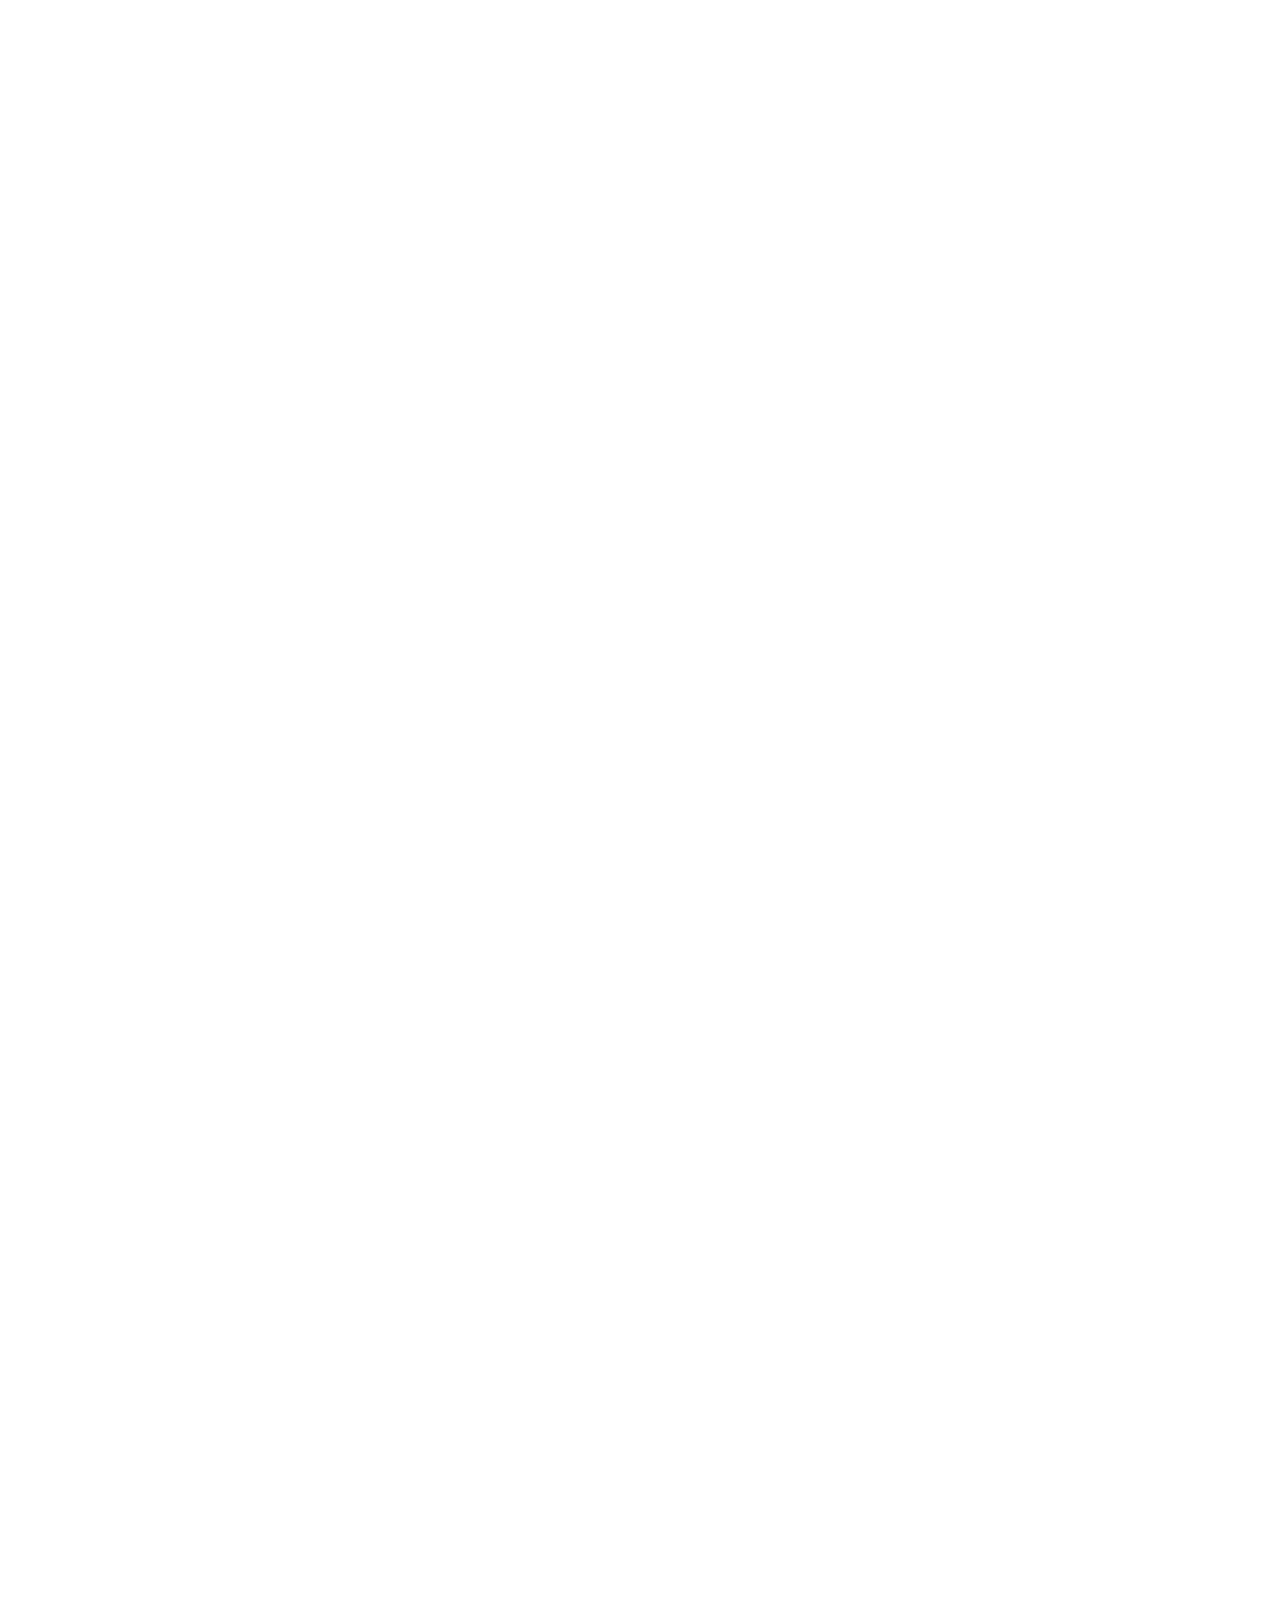
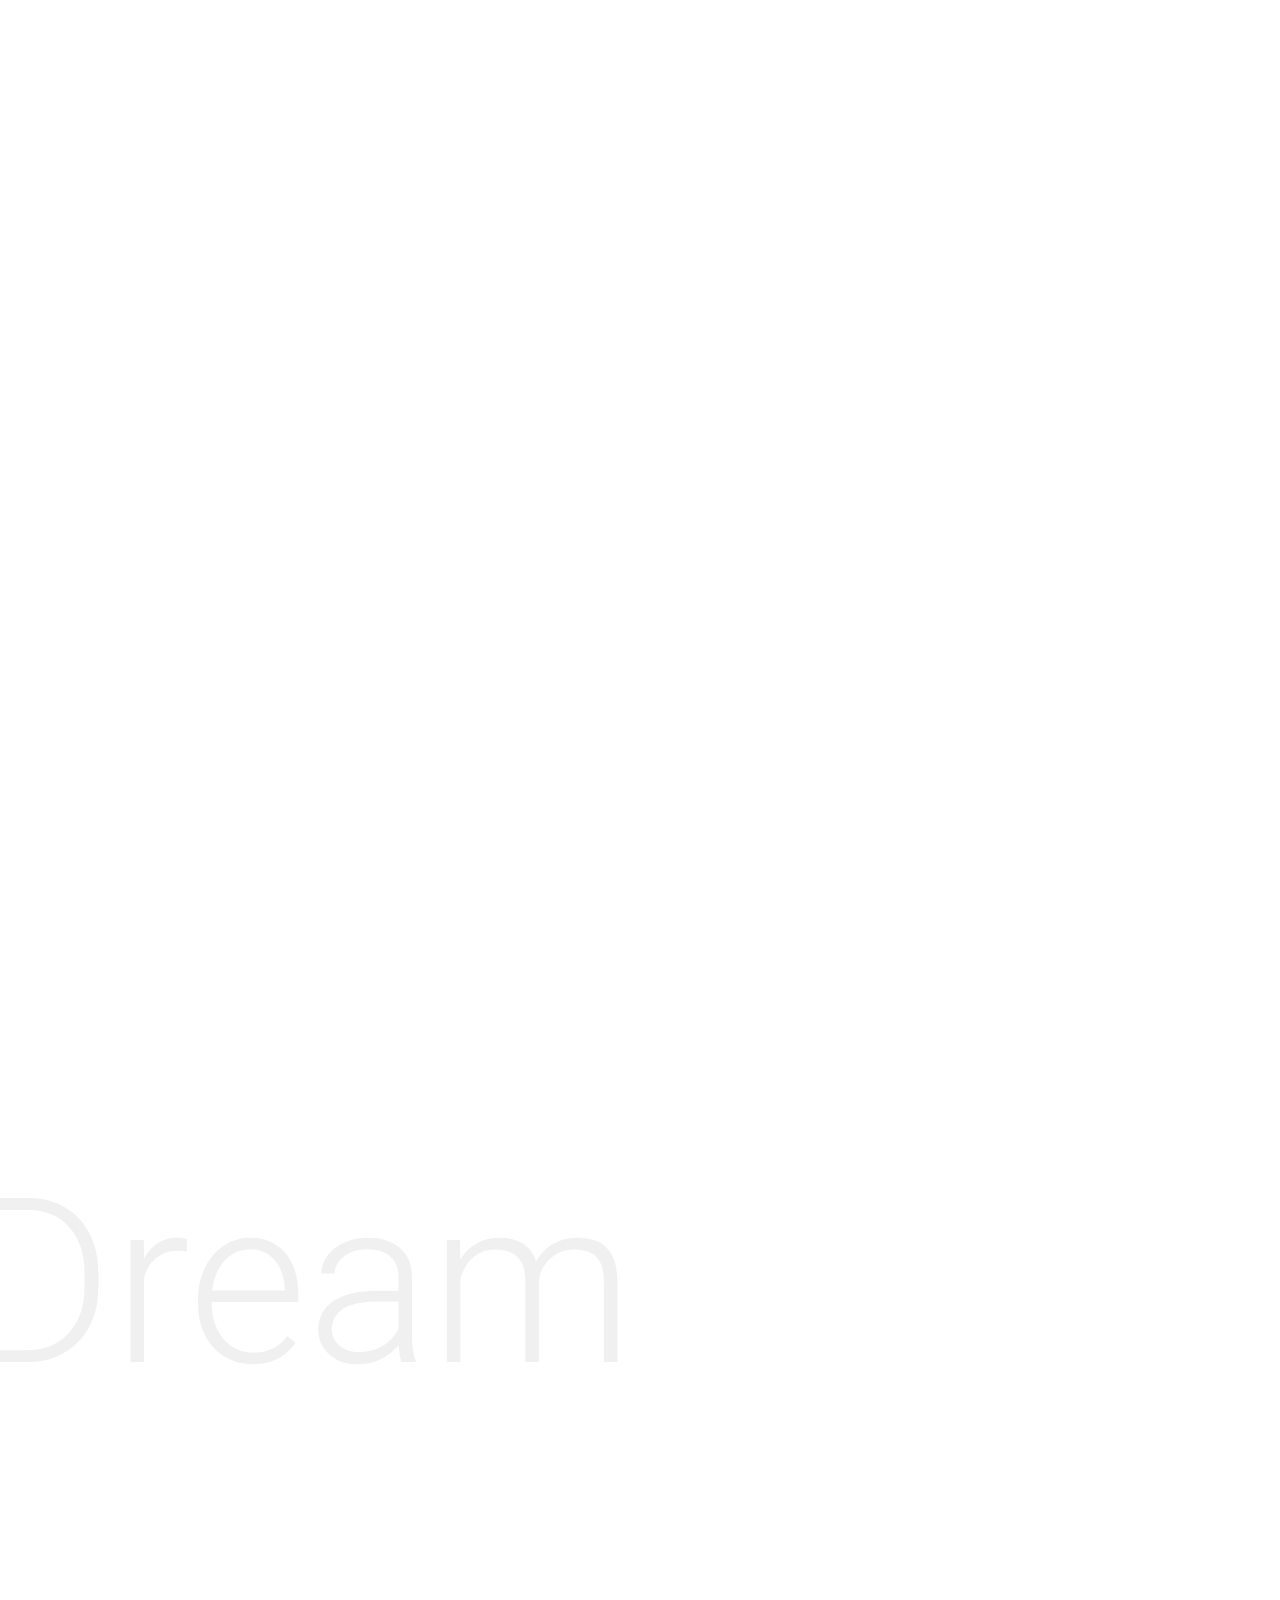
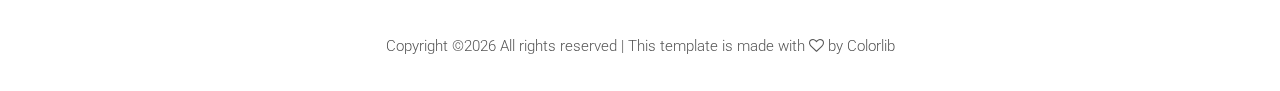
==== commit 700022bb: "image" ====
--- a/index.html
+++ b/index.html
@@ -49,7 +49,7 @@
         </div>
         <!-- Logo Area -->
         <div class="logo-area">
-            <a href="index.html">charles Arquiza</a>
+            <a href="index.html">Charles Arquiza</a>
         </div>
         <!-- Nav -->
         <div class="sonarNav wow fadeInUp" data-wow-delay="1s">
@@ -97,7 +97,7 @@
                     <div class="menu-area d-flex justify-content-between">
                         <!-- Logo Area  -->
                         <div class="logo-area">
-                            <a href="index.html">Sonar</a>
+                            <a href="index.html">Charles Arquiza</a>
                         </div>
 
                         <div class="menu-content-area d-flex align-items-center">
@@ -123,7 +123,7 @@
     <section class="hero-area">
         <div class="hero-slides owl-carousel">
             <!-- Single Hero Slide -->
-            <div class="single-hero-slide bg-img slide-background-overlay" style="background-image: url(img/bg-img/slide1.jpg);">
+            <div class="single-hero-slide bg-img slide-background-overlay" style="background-image: url(img/bg-img/IMG_0152.jpg);">
                 <div class="container h-100">
                     <div class="row h-100 align-items-end">
                         <div class="col-12">
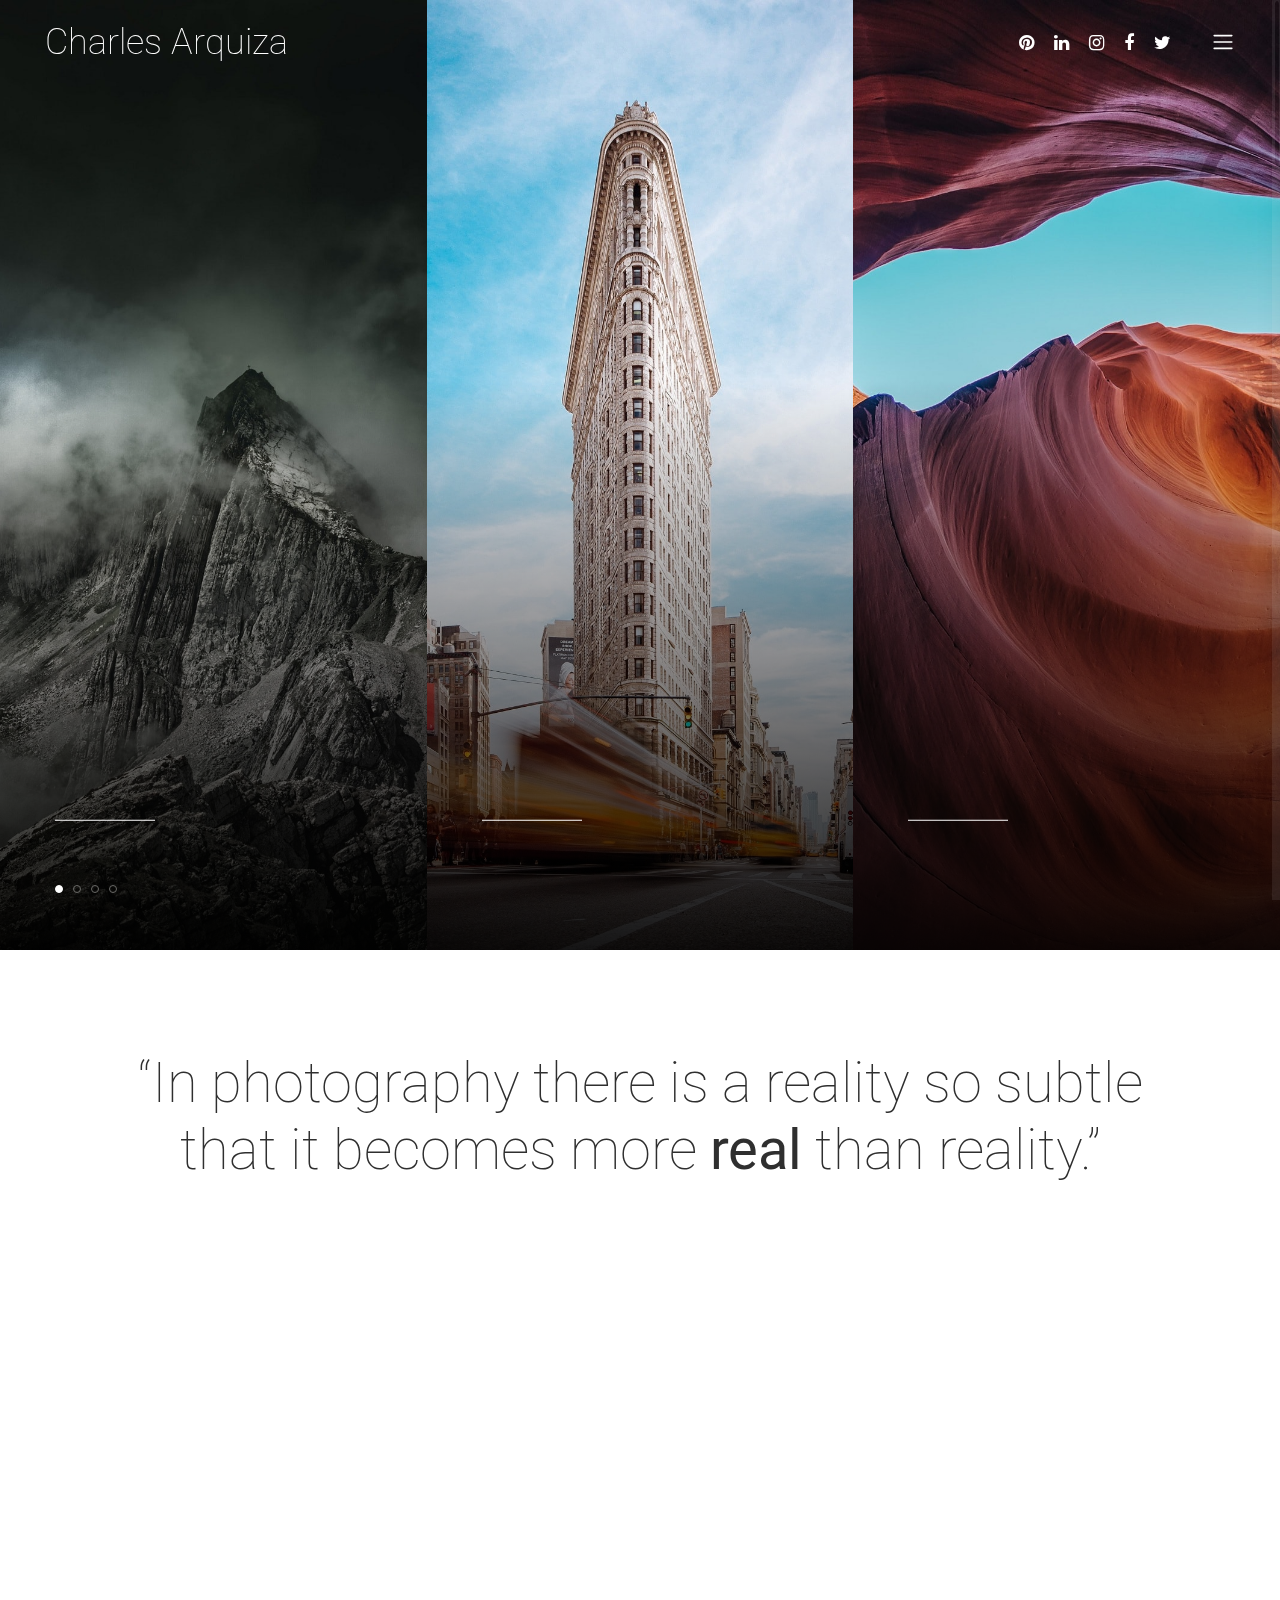
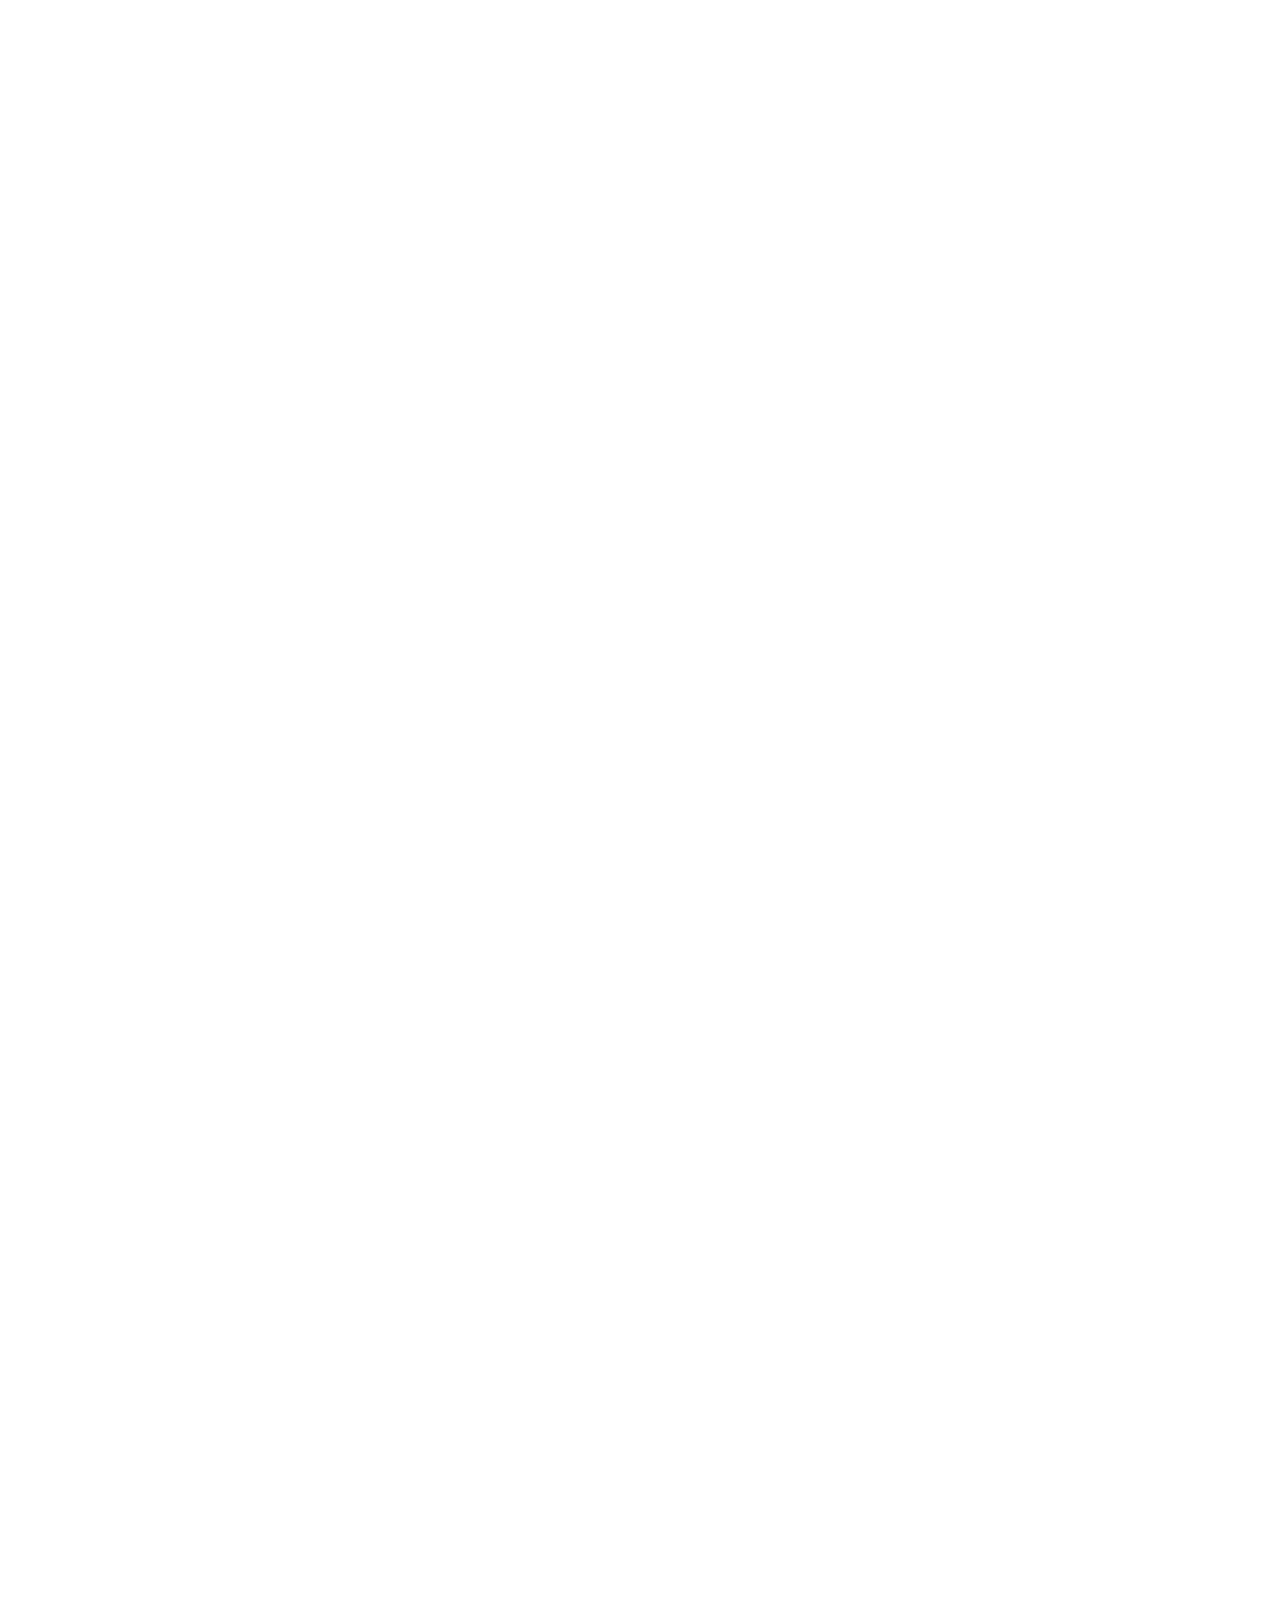
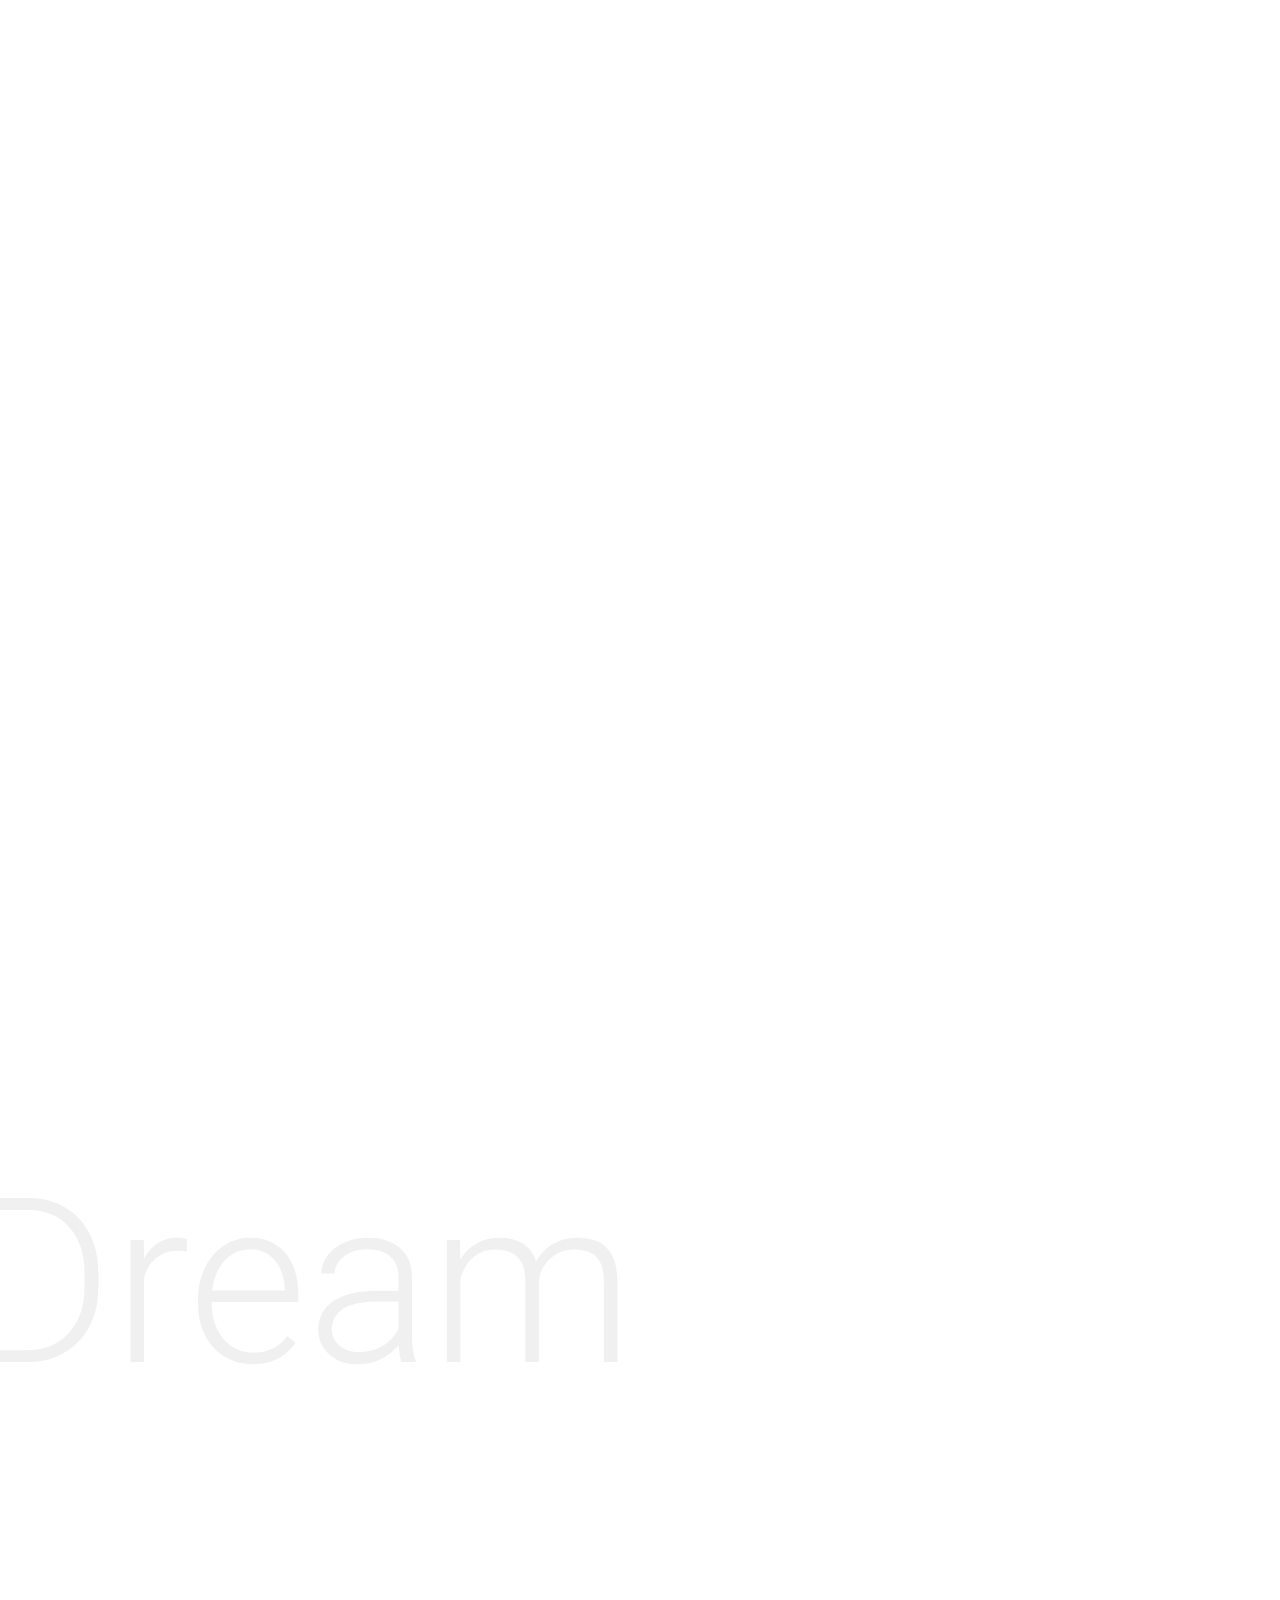
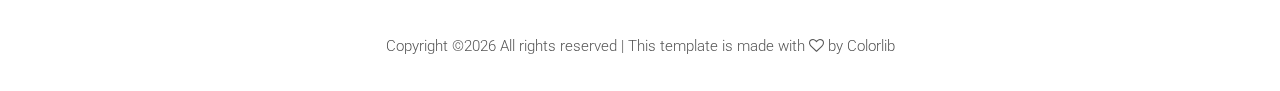
==== commit 16c8be58: "update slide images" ====
--- a/index.html
+++ b/index.html
@@ -123,7 +123,119 @@
     <section class="hero-area">
         <div class="hero-slides owl-carousel">
             <!-- Single Hero Slide -->
-            <div class="single-hero-slide bg-img slide-background-overlay" style="background-image: url(img/bg-img/IMG_0152.jpg);">
+            <div class="single-hero-slide bg-img slide-background-overlay" style="background-image: url(img/bg-img/slide1.jpg);">
+                <div class="container h-100">
+                    <div class="row h-100 align-items-end">
+                        <div class="col-12">
+                            <div class="hero-slides-content">
+                                <div class="line"></div>
+                                <!--<h2>Sand Storm</h2>
+                                <p>Lorem ipsum dolor sit amet, consectetur adipiscing elit. Praesent vel tortor facilisis, volutpat nulla placerat, tincidunt mi. Nullam vel orci dui. Suspendisse sit amet laoreet neque. Fusce sagittis suscipit sem.</p>-->
+                            </div>
+                        </div>
+                    </div>
+                </div>
+            </div>
+            <!-- Single Hero Slide -->
+            <div class="single-hero-slide bg-img slide-background-overlay" style="background-image: url(img/bg-img/slide2.jpg);">
+                <div class="container h-100">
+                    <div class="row h-100 align-items-end">
+                        <div class="col-12">
+                            <div class="hero-slides-content">
+                                <div class="line"></div>
+                                <!--<h2>New York View</h2>
+                                <p>Lorem ipsum dolor sit amet, consectetur adipiscing elit. Praesent vel tortor facilisis, volutpat nulla placerat, tincidunt mi. Nullam vel orci dui. Suspendisse sit amet laoreet neque. Fusce sagittis suscipit sem.</p>-->
+                            </div>
+                        </div>
+                    </div>
+                </div>
+            </div>
+            <!-- Single Hero Slide -->
+            <div class="single-hero-slide bg-img slide-background-overlay" style="background-image: url(img/bg-img/slide3.jpg);">
+                <div class="container h-100">
+                    <div class="row h-100 align-items-end">
+                        <div class="col-12">
+                            <div class="hero-slides-content">
+                                <div class="line"></div>
+                                <!--<h2>The Desert</h2>
+                                <p>Lorem ipsum dolor sit amet, consectetur adipiscing elit. Praesent vel tortor facilisis, volutpat nulla placerat, tincidunt mi. Nullam vel orci dui. Suspendisse sit amet laoreet neque. Fusce sagittis suscipit sem.</p>-->
+                            </div>
+                        </div>
+                    </div>
+                </div>
+            </div>
+            <!-- Single Hero Slide -->
+            <div class="single-hero-slide bg-img slide-background-overlay" style="background-image: url(img/bg-img/slide4.jpg);">
+                <div class="container h-100">
+                    <div class="row h-100 align-items-end">
+                        <div class="col-12">
+                            <div class="hero-slides-content">
+                                <div class="line"></div>
+                                <!--<h2>Mountains Hike</h2>
+                                <p>Lorem ipsum dolor sit amet, consectetur adipiscing elit. Praesent vel tortor facilisis, volutpat nulla placerat, tincidunt mi. Nullam vel orci dui. Suspendisse sit amet laoreet neque. Fusce sagittis suscipit sem.</p>-->
+                            </div>
+                        </div>
+                    </div>
+                </div>
+            </div>
+            <!-- Single Hero Slide -->
+            <div class="single-hero-slide bg-img slide-background-overlay" style="background-image: url(img/bg-img/slide1.jpg);">
+                <div class="container h-100">
+                    <div class="row h-100 align-items-end">
+                        <div class="col-12">
+                            <div class="hero-slides-content">
+                                <div class="line"></div>
+                                <!--<h2>Sand Storm</h2>
+                                <p>Lorem ipsum dolor sit amet, consectetur adipiscing elit. Praesent vel tortor facilisis, volutpat nulla placerat, tincidunt mi. Nullam vel orci dui. Suspendisse sit amet laoreet neque. Fusce sagittis suscipit sem.</p>-->
+                            </div>
+                        </div>
+                    </div>
+                </div>
+            </div>
+            <!-- Single Hero Slide -->
+            <div class="single-hero-slide bg-img slide-background-overlay" style="background-image: url(img/bg-img/slide2.jpg);">
+                <div class="container h-100">
+                    <div class="row h-100 align-items-end">
+                        <div class="col-12">
+                            <div class="hero-slides-content">
+                                <div class="line"></div>
+                                <!--<h2>New York View</h2>
+                                <p>Lorem ipsum dolor sit amet, consectetur adipiscing elit. Praesent vel tortor facilisis, volutpat nulla placerat, tincidunt mi. Nullam vel orci dui. Suspendisse sit amet laoreet neque. Fusce sagittis suscipit sem.</p>-->
+                            </div>
+                        </div>
+                    </div>
+                </div>
+            </div>
+            <!-- Single Hero Slide -->
+            <div class="single-hero-slide bg-img slide-background-overlay" style="background-image: url(img/bg-img/slide3.jpg);">
+                <div class="container h-100">
+                    <div class="row h-100 align-items-end">
+                        <div class="col-12">
+                            <div class="hero-slides-content">
+                                <div class="line"></div>
+                                <!--<h2>The Desert</h2>
+                                <p>Lorem ipsum dolor sit amet, consectetur adipiscing elit. Praesent vel tortor facilisis, volutpat nulla placerat, tincidunt mi. Nullam vel orci dui. Suspendisse sit amet laoreet neque. Fusce sagittis suscipit sem.</p>-->
+                            </div>
+                        </div>
+                    </div>
+                </div>
+            </div>
+            <!-- Single Hero Slide -->
+            <div class="single-hero-slide bg-img slide-background-overlay" style="background-image: url(img/bg-img/slide4.jpg);">
+                <div class="container h-100">
+                    <div class="row h-100 align-items-end">
+                        <div class="col-12">
+                            <div class="hero-slides-content">
+                                <div class="line"></div>
+                                <!--<h2>Mountains Hike</h2>
+                                <p>Lorem ipsum dolor sit amet, consectetur adipiscing elit. Praesent vel tortor facilisis, volutpat nulla placerat, tincidunt mi. Nullam vel orci dui. Suspendisse sit amet laoreet neque. Fusce sagittis suscipit sem.</p>-->
+                            </div>
+                        </div>
+                    </div>
+                </div>
+            </div>
+            <!-- Single Hero Slide -->
+            <div class="single-hero-slide bg-img slide-background-overlay" style="background-image: url(img/bg-img/slide5.jpg);">
                 <div class="container h-100">
                     <div class="row h-100 align-items-end">
                         <div class="col-12">
@@ -137,7 +249,7 @@
                 </div>
             </div>
             <!-- Single Hero Slide -->
-            <div class="single-hero-slide bg-img slide-background-overlay" style="background-image: url(img/bg-img/slide2.jpg);">
+            <div class="single-hero-slide bg-img slide-background-overlay" style="background-image: url(img/bg-img/slide6.jpg);">
                 <div class="container h-100">
                     <div class="row h-100 align-items-end">
                         <div class="col-12">
@@ -151,7 +263,7 @@
                 </div>
             </div>
             <!-- Single Hero Slide -->
-            <div class="single-hero-slide bg-img slide-background-overlay" style="background-image: url(img/bg-img/slide3.jpg);">
+            <!--<div class="single-hero-slide bg-img slide-background-overlay" style="background-image: url(img/bg-img/slide7.jpg);">
                 <div class="container h-100">
                     <div class="row h-100 align-items-end">
                         <div class="col-12">
@@ -163,9 +275,9 @@
                         </div>
                     </div>
                 </div>
-            </div>
-            <!-- Single Hero Slide -->
-            <div class="single-hero-slide bg-img slide-background-overlay" style="background-image: url(img/bg-img/slide4.jpg);">
+            </div>-->
+            <!-- Single Hero Slide -->
+            <!--<div class="single-hero-slide bg-img slide-background-overlay" style="background-image: url(img/bg-img/slide4.jpg);">
                 <div class="container h-100">
                     <div class="row h-100 align-items-end">
                         <div class="col-12">
@@ -177,119 +289,7 @@
                         </div>
                     </div>
                 </div>
-            </div>
-            <!-- Single Hero Slide -->
-            <div class="single-hero-slide bg-img slide-background-overlay" style="background-image: url(img/bg-img/slide1.jpg);">
-                <div class="container h-100">
-                    <div class="row h-100 align-items-end">
-                        <div class="col-12">
-                            <div class="hero-slides-content">
-                                <div class="line"></div>
-                                <h2>Sand Storm</h2>
-                                <p>Lorem ipsum dolor sit amet, consectetur adipiscing elit. Praesent vel tortor facilisis, volutpat nulla placerat, tincidunt mi. Nullam vel orci dui. Suspendisse sit amet laoreet neque. Fusce sagittis suscipit sem.</p>
-                            </div>
-                        </div>
-                    </div>
-                </div>
-            </div>
-            <!-- Single Hero Slide -->
-            <div class="single-hero-slide bg-img slide-background-overlay" style="background-image: url(img/bg-img/slide2.jpg);">
-                <div class="container h-100">
-                    <div class="row h-100 align-items-end">
-                        <div class="col-12">
-                            <div class="hero-slides-content">
-                                <div class="line"></div>
-                                <h2>New York View</h2>
-                                <p>Lorem ipsum dolor sit amet, consectetur adipiscing elit. Praesent vel tortor facilisis, volutpat nulla placerat, tincidunt mi. Nullam vel orci dui. Suspendisse sit amet laoreet neque. Fusce sagittis suscipit sem.</p>
-                            </div>
-                        </div>
-                    </div>
-                </div>
-            </div>
-            <!-- Single Hero Slide -->
-            <div class="single-hero-slide bg-img slide-background-overlay" style="background-image: url(img/bg-img/slide3.jpg);">
-                <div class="container h-100">
-                    <div class="row h-100 align-items-end">
-                        <div class="col-12">
-                            <div class="hero-slides-content">
-                                <div class="line"></div>
-                                <h2>The Desert</h2>
-                                <p>Lorem ipsum dolor sit amet, consectetur adipiscing elit. Praesent vel tortor facilisis, volutpat nulla placerat, tincidunt mi. Nullam vel orci dui. Suspendisse sit amet laoreet neque. Fusce sagittis suscipit sem.</p>
-                            </div>
-                        </div>
-                    </div>
-                </div>
-            </div>
-            <!-- Single Hero Slide -->
-            <div class="single-hero-slide bg-img slide-background-overlay" style="background-image: url(img/bg-img/slide4.jpg);">
-                <div class="container h-100">
-                    <div class="row h-100 align-items-end">
-                        <div class="col-12">
-                            <div class="hero-slides-content">
-                                <div class="line"></div>
-                                <h2>Mountains Hike</h2>
-                                <p>Lorem ipsum dolor sit amet, consectetur adipiscing elit. Praesent vel tortor facilisis, volutpat nulla placerat, tincidunt mi. Nullam vel orci dui. Suspendisse sit amet laoreet neque. Fusce sagittis suscipit sem.</p>
-                            </div>
-                        </div>
-                    </div>
-                </div>
-            </div>
-            <!-- Single Hero Slide -->
-            <div class="single-hero-slide bg-img slide-background-overlay" style="background-image: url(img/bg-img/slide1.jpg);">
-                <div class="container h-100">
-                    <div class="row h-100 align-items-end">
-                        <div class="col-12">
-                            <div class="hero-slides-content">
-                                <div class="line"></div>
-                                <h2>Sand Storm</h2>
-                                <p>Lorem ipsum dolor sit amet, consectetur adipiscing elit. Praesent vel tortor facilisis, volutpat nulla placerat, tincidunt mi. Nullam vel orci dui. Suspendisse sit amet laoreet neque. Fusce sagittis suscipit sem.</p>
-                            </div>
-                        </div>
-                    </div>
-                </div>
-            </div>
-            <!-- Single Hero Slide -->
-            <div class="single-hero-slide bg-img slide-background-overlay" style="background-image: url(img/bg-img/slide2.jpg);">
-                <div class="container h-100">
-                    <div class="row h-100 align-items-end">
-                        <div class="col-12">
-                            <div class="hero-slides-content">
-                                <div class="line"></div>
-                                <h2>New York View</h2>
-                                <p>Lorem ipsum dolor sit amet, consectetur adipiscing elit. Praesent vel tortor facilisis, volutpat nulla placerat, tincidunt mi. Nullam vel orci dui. Suspendisse sit amet laoreet neque. Fusce sagittis suscipit sem.</p>
-                            </div>
-                        </div>
-                    </div>
-                </div>
-            </div>
-            <!-- Single Hero Slide -->
-            <div class="single-hero-slide bg-img slide-background-overlay" style="background-image: url(img/bg-img/slide3.jpg);">
-                <div class="container h-100">
-                    <div class="row h-100 align-items-end">
-                        <div class="col-12">
-                            <div class="hero-slides-content">
-                                <div class="line"></div>
-                                <h2>The Desert</h2>
-                                <p>Lorem ipsum dolor sit amet, consectetur adipiscing elit. Praesent vel tortor facilisis, volutpat nulla placerat, tincidunt mi. Nullam vel orci dui. Suspendisse sit amet laoreet neque. Fusce sagittis suscipit sem.</p>
-                            </div>
-                        </div>
-                    </div>
-                </div>
-            </div>
-            <!-- Single Hero Slide -->
-            <div class="single-hero-slide bg-img slide-background-overlay" style="background-image: url(img/bg-img/slide4.jpg);">
-                <div class="container h-100">
-                    <div class="row h-100 align-items-end">
-                        <div class="col-12">
-                            <div class="hero-slides-content">
-                                <div class="line"></div>
-                                <h2>Mountains Hike</h2>
-                                <p>Lorem ipsum dolor sit amet, consectetur adipiscing elit. Praesent vel tortor facilisis, volutpat nulla placerat, tincidunt mi. Nullam vel orci dui. Suspendisse sit amet laoreet neque. Fusce sagittis suscipit sem.</p>
-                            </div>
-                        </div>
-                    </div>
-                </div>
-            </div>
+            </div>-->
         </div>
     </section>
     <!-- ***** Hero Area End ***** -->
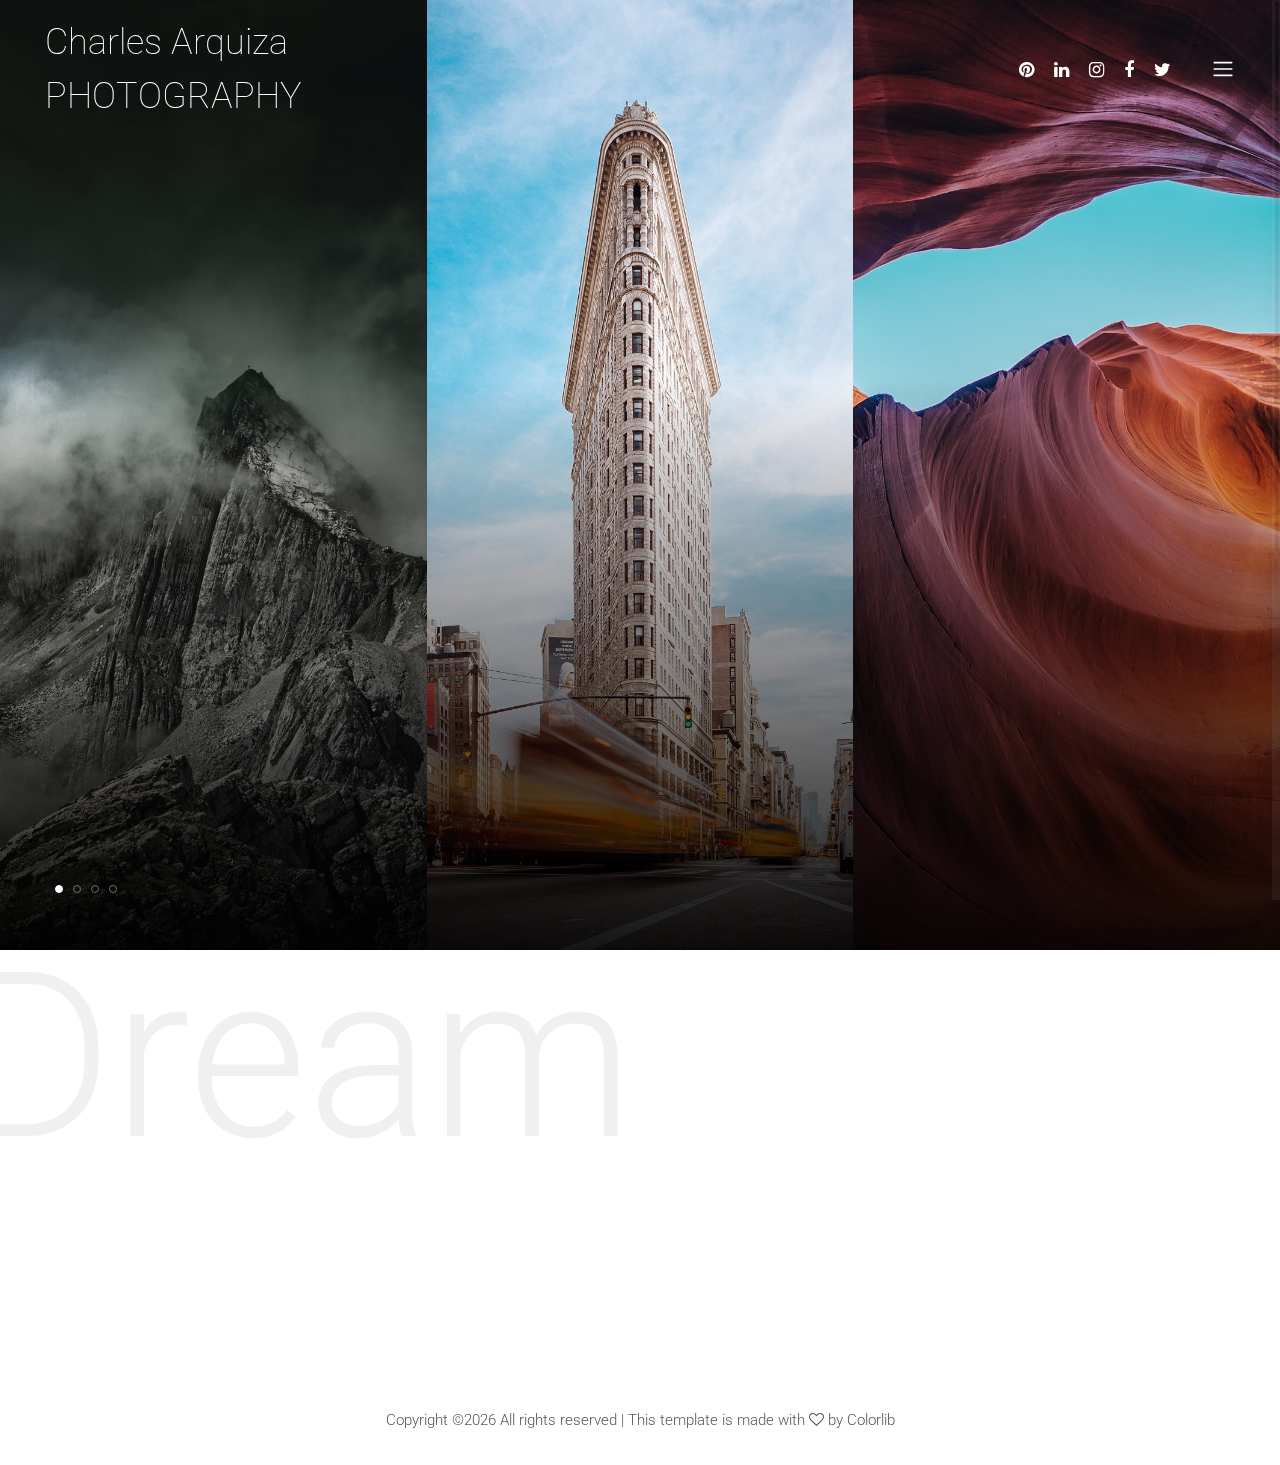
==== commit 81bd3ca2: "Update index.html" ====
--- a/index.html
+++ b/index.html
@@ -98,6 +98,7 @@
                         <!-- Logo Area  -->
                         <div class="logo-area">
                             <a href="index.html">Charles Arquiza</a>
+							<br><a>PHOTOGRAPHY</a>
                         </div>
 
                         <div class="menu-content-area d-flex align-items-center">
@@ -128,8 +129,8 @@
                     <div class="row h-100 align-items-end">
                         <div class="col-12">
                             <div class="hero-slides-content">
-                                <div class="line"></div>
-                                <!--<h2>Sand Storm</h2>
+                                <!--<div class="line"></div>
+                                <h2>Sand Storm</h2>
                                 <p>Lorem ipsum dolor sit amet, consectetur adipiscing elit. Praesent vel tortor facilisis, volutpat nulla placerat, tincidunt mi. Nullam vel orci dui. Suspendisse sit amet laoreet neque. Fusce sagittis suscipit sem.</p>-->
                             </div>
                         </div>
@@ -142,8 +143,8 @@
                     <div class="row h-100 align-items-end">
                         <div class="col-12">
                             <div class="hero-slides-content">
-                                <div class="line"></div>
-                                <!--<h2>New York View</h2>
+                                <!--<div class="line"></div>
+                                <h2>New York View</h2>
                                 <p>Lorem ipsum dolor sit amet, consectetur adipiscing elit. Praesent vel tortor facilisis, volutpat nulla placerat, tincidunt mi. Nullam vel orci dui. Suspendisse sit amet laoreet neque. Fusce sagittis suscipit sem.</p>-->
                             </div>
                         </div>
@@ -156,8 +157,8 @@
                     <div class="row h-100 align-items-end">
                         <div class="col-12">
                             <div class="hero-slides-content">
-                                <div class="line"></div>
-                                <!--<h2>The Desert</h2>
+                                <!--<div class="line"></div>
+                                <h2>The Desert</h2>
                                 <p>Lorem ipsum dolor sit amet, consectetur adipiscing elit. Praesent vel tortor facilisis, volutpat nulla placerat, tincidunt mi. Nullam vel orci dui. Suspendisse sit amet laoreet neque. Fusce sagittis suscipit sem.</p>-->
                             </div>
                         </div>
@@ -170,8 +171,8 @@
                     <div class="row h-100 align-items-end">
                         <div class="col-12">
                             <div class="hero-slides-content">
-                                <div class="line"></div>
-                                <!--<h2>Mountains Hike</h2>
+                                <!--<div class="line"></div>
+                                <h2>Mountains Hike</h2>
                                 <p>Lorem ipsum dolor sit amet, consectetur adipiscing elit. Praesent vel tortor facilisis, volutpat nulla placerat, tincidunt mi. Nullam vel orci dui. Suspendisse sit amet laoreet neque. Fusce sagittis suscipit sem.</p>-->
                             </div>
                         </div>
@@ -184,8 +185,8 @@
                     <div class="row h-100 align-items-end">
                         <div class="col-12">
                             <div class="hero-slides-content">
-                                <div class="line"></div>
-                                <!--<h2>Sand Storm</h2>
+                                <!--<div class="line"></div>
+                                <h2>Sand Storm</h2>
                                 <p>Lorem ipsum dolor sit amet, consectetur adipiscing elit. Praesent vel tortor facilisis, volutpat nulla placerat, tincidunt mi. Nullam vel orci dui. Suspendisse sit amet laoreet neque. Fusce sagittis suscipit sem.</p>-->
                             </div>
                         </div>
@@ -198,8 +199,8 @@
                     <div class="row h-100 align-items-end">
                         <div class="col-12">
                             <div class="hero-slides-content">
-                                <div class="line"></div>
-                                <!--<h2>New York View</h2>
+                                <!--<div class="line"></div>
+                                <h2>New York View</h2>
                                 <p>Lorem ipsum dolor sit amet, consectetur adipiscing elit. Praesent vel tortor facilisis, volutpat nulla placerat, tincidunt mi. Nullam vel orci dui. Suspendisse sit amet laoreet neque. Fusce sagittis suscipit sem.</p>-->
                             </div>
                         </div>
@@ -212,8 +213,8 @@
                     <div class="row h-100 align-items-end">
                         <div class="col-12">
                             <div class="hero-slides-content">
-                                <div class="line"></div>
-                                <!--<h2>The Desert</h2>
+                                <!--<div class="line"></div>
+                                <h2>The Desert</h2>
                                 <p>Lorem ipsum dolor sit amet, consectetur adipiscing elit. Praesent vel tortor facilisis, volutpat nulla placerat, tincidunt mi. Nullam vel orci dui. Suspendisse sit amet laoreet neque. Fusce sagittis suscipit sem.</p>-->
                             </div>
                         </div>
@@ -226,8 +227,8 @@
                     <div class="row h-100 align-items-end">
                         <div class="col-12">
                             <div class="hero-slides-content">
-                                <div class="line"></div>
-                                <!--<h2>Mountains Hike</h2>
+                                <!--<div class="line"></div>
+                                <h2>Mountains Hike</h2>
                                 <p>Lorem ipsum dolor sit amet, consectetur adipiscing elit. Praesent vel tortor facilisis, volutpat nulla placerat, tincidunt mi. Nullam vel orci dui. Suspendisse sit amet laoreet neque. Fusce sagittis suscipit sem.</p>-->
                             </div>
                         </div>
@@ -240,9 +241,9 @@
                     <div class="row h-100 align-items-end">
                         <div class="col-12">
                             <div class="hero-slides-content">
-                                <div class="line"></div>
+                                <!--<div class="line"></div>
                                 <h2>Sand Storm</h2>
-                                <p>Lorem ipsum dolor sit amet, consectetur adipiscing elit. Praesent vel tortor facilisis, volutpat nulla placerat, tincidunt mi. Nullam vel orci dui. Suspendisse sit amet laoreet neque. Fusce sagittis suscipit sem.</p>
+                                <p>Lorem ipsum dolor sit amet, consectetur adipiscing elit. Praesent vel tortor facilisis, volutpat nulla placerat, tincidunt mi. Nullam vel orci dui. Suspendisse sit amet laoreet neque. Fusce sagittis suscipit sem.</p>-->
                             </div>
                         </div>
                     </div>
@@ -254,9 +255,9 @@
                     <div class="row h-100 align-items-end">
                         <div class="col-12">
                             <div class="hero-slides-content">
-                                <div class="line"></div>
+                                <!--<div class="line"></div>
                                 <h2>New York View</h2>
-                                <p>Lorem ipsum dolor sit amet, consectetur adipiscing elit. Praesent vel tortor facilisis, volutpat nulla placerat, tincidunt mi. Nullam vel orci dui. Suspendisse sit amet laoreet neque. Fusce sagittis suscipit sem.</p>
+                                <p>Lorem ipsum dolor sit amet, consectetur adipiscing elit. Praesent vel tortor facilisis, volutpat nulla placerat, tincidunt mi. Nullam vel orci dui. Suspendisse sit amet laoreet neque. Fusce sagittis suscipit sem.</p>-->
                             </div>
                         </div>
                     </div>
@@ -294,144 +295,7 @@
     </section>
     <!-- ***** Hero Area End ***** -->
 
-    <!-- ***** Portfolio Area Start ***** -->
-    <div class="portfolio-area section-padding-100">
-        <div class="container">
-            <div class="row">
-                <div class="col-12">
-                    <div class="portfolio-title">
-                        <h2>“In photography there is a reality so subtle that it becomes more <span>real</span> than reality.”</h2>
-                    </div>
-                </div>
-            </div>
-
-            <div class="row justify-content-between">
-                <!-- Single Portfoio Area -->
-                <div class="col-12 col-md-5">
-                    <div class="single-portfolio-item mt-100 portfolio-item-1 wow fadeIn">
-                        <div class="backend-content">
-                            <img class="dots" src="img/core-img/dots.png" alt="">
-                            <h2>Reality</h2>
-                        </div>
-                        <div class="portfolio-thumb">
-                            <img src="img/bg-img/p1.png" alt="">
-                        </div>
-                        <div class="portfolio-meta">
-                            <p class="portfolio-date">Feb 02, 2018</p>
-                            <h2>Italy in the sunset</h2>
-                        </div>
-                    </div>
-                </div>
-                <!-- Single Portfoio Area -->
-                <div class="col-12 col-md-6">
-                    <div class="single-portfolio-item mt-230 portfolio-item-2 wow fadeIn">
-                        <div class="backend-content">
-                            <img class="dots" src="img/core-img/dots.png" alt="">
-                        </div>
-                        <div class="portfolio-thumb">
-                            <img src="img/bg-img/p2.png" alt="">
-                        </div>
-                        <div class="portfolio-meta">
-                            <p class="portfolio-date">Feb 02, 2018</p>
-                            <h2>Mountain Landscape</h2>
-                        </div>
-                    </div>
-                </div>
-            </div>
-
-            <div class="row">
-                <!-- Single Portfoio Area -->
-                <div class="col-12 col-md-10">
-                    <div class="single-portfolio-item mt-100 portfolio-item-3 wow fadeIn">
-                        <div class="backend-content">
-                            <img class="dots" src="img/core-img/dots.png" alt="">
-                            <h2>Photography</h2>
-                        </div>
-                        <div class="portfolio-thumb">
-                            <img src="img/bg-img/p3.png" alt="">
-                        </div>
-                        <div class="portfolio-meta">
-                            <p class="portfolio-date">Feb 02, 2018</p>
-                            <h2>Foggy sunset over the lake</h2>
-                        </div>
-                    </div>
-                </div>
-            </div>
-
-            <div class="row justify-content-end">
-                <!-- Single Portfoio Area -->
-                <div class="col-12 col-md-6">
-                    <div class="single-portfolio-item portfolio-item-4 wow fadeIn">
-                        <div class="backend-content">
-                            <img class="dots" src="img/core-img/dots.png" alt="">
-                        </div>
-                        <div class="portfolio-thumb">
-                            <img src="img/bg-img/p2.png" alt="">
-                        </div>
-                        <div class="portfolio-meta">
-                            <p class="portfolio-date">Feb 02, 2018</p>
-                            <h2>Clouds on mountain top</h2>
-                        </div>
-                    </div>
-                </div>
-            </div>
-
-            <div class="row">
-                <!-- Single Portfoio Area -->
-                <div class="col-12 col-md-5">
-                    <div class="single-portfolio-item portfolio-item-5 wow fadeIn">
-                        <div class="backend-content">
-                            <img class="dots" src="img/core-img/dots.png" alt="">
-                            <h2>Hope</h2>
-                        </div>
-                        <div class="portfolio-thumb">
-                            <img src="img/bg-img/p5.png" alt="">
-                        </div>
-                        <div class="portfolio-meta">
-                            <p class="portfolio-date">Feb 02, 2018</p>
-                            <h2>Over the canion</h2>
-                        </div>
-                    </div>
-                </div>
-            </div>
-
-            <div class="row justify-content-center">
-                <!-- Single Portfoio Area -->
-                <div class="col-12 col-md-4">
-                    <div class="single-portfolio-item portfolio-item-6 wow fadeIn">
-                        <div class="portfolio-thumb">
-                            <img src="img/bg-img/p6.png" alt="">
-                        </div>
-                        <div class="portfolio-meta">
-                            <p class="portfolio-date">Feb 02, 2018</p>
-                            <h2>Mirror lake</h2>
-                        </div>
-                    </div>
-                </div>
-            </div>
-
-            <div class="row justify-content-end">
-                <!-- Single Portfoio Area -->
-                <div class="col-12 col-md-4">
-                    <div class="single-portfolio-item portfolio-item-7 wow fadeIn">
-                        <div class="backend-content">
-                            <img class="dots" src="img/core-img/dots.png" alt="">
-                            <h2>Future</h2>
-                        </div>
-                        <div class="portfolio-thumb">
-                            <img src="img/bg-img/p7.png" alt="">
-                        </div>
-                        <div class="portfolio-meta">
-                            <p class="portfolio-date">Feb 02, 2018</p>
-                            <h2>Mirror lake</h2>
-                        </div>
-                    </div>
-                </div>
-            </div>
-        </div>
-    </div>
-    <!-- ***** Portfolio Area End ***** -->
-
+  
     <!-- ***** Call to Action Area Start ***** -->
     <div class="sonar-call-to-action-area section-padding-0-100">
         <div class="backEnd-content">
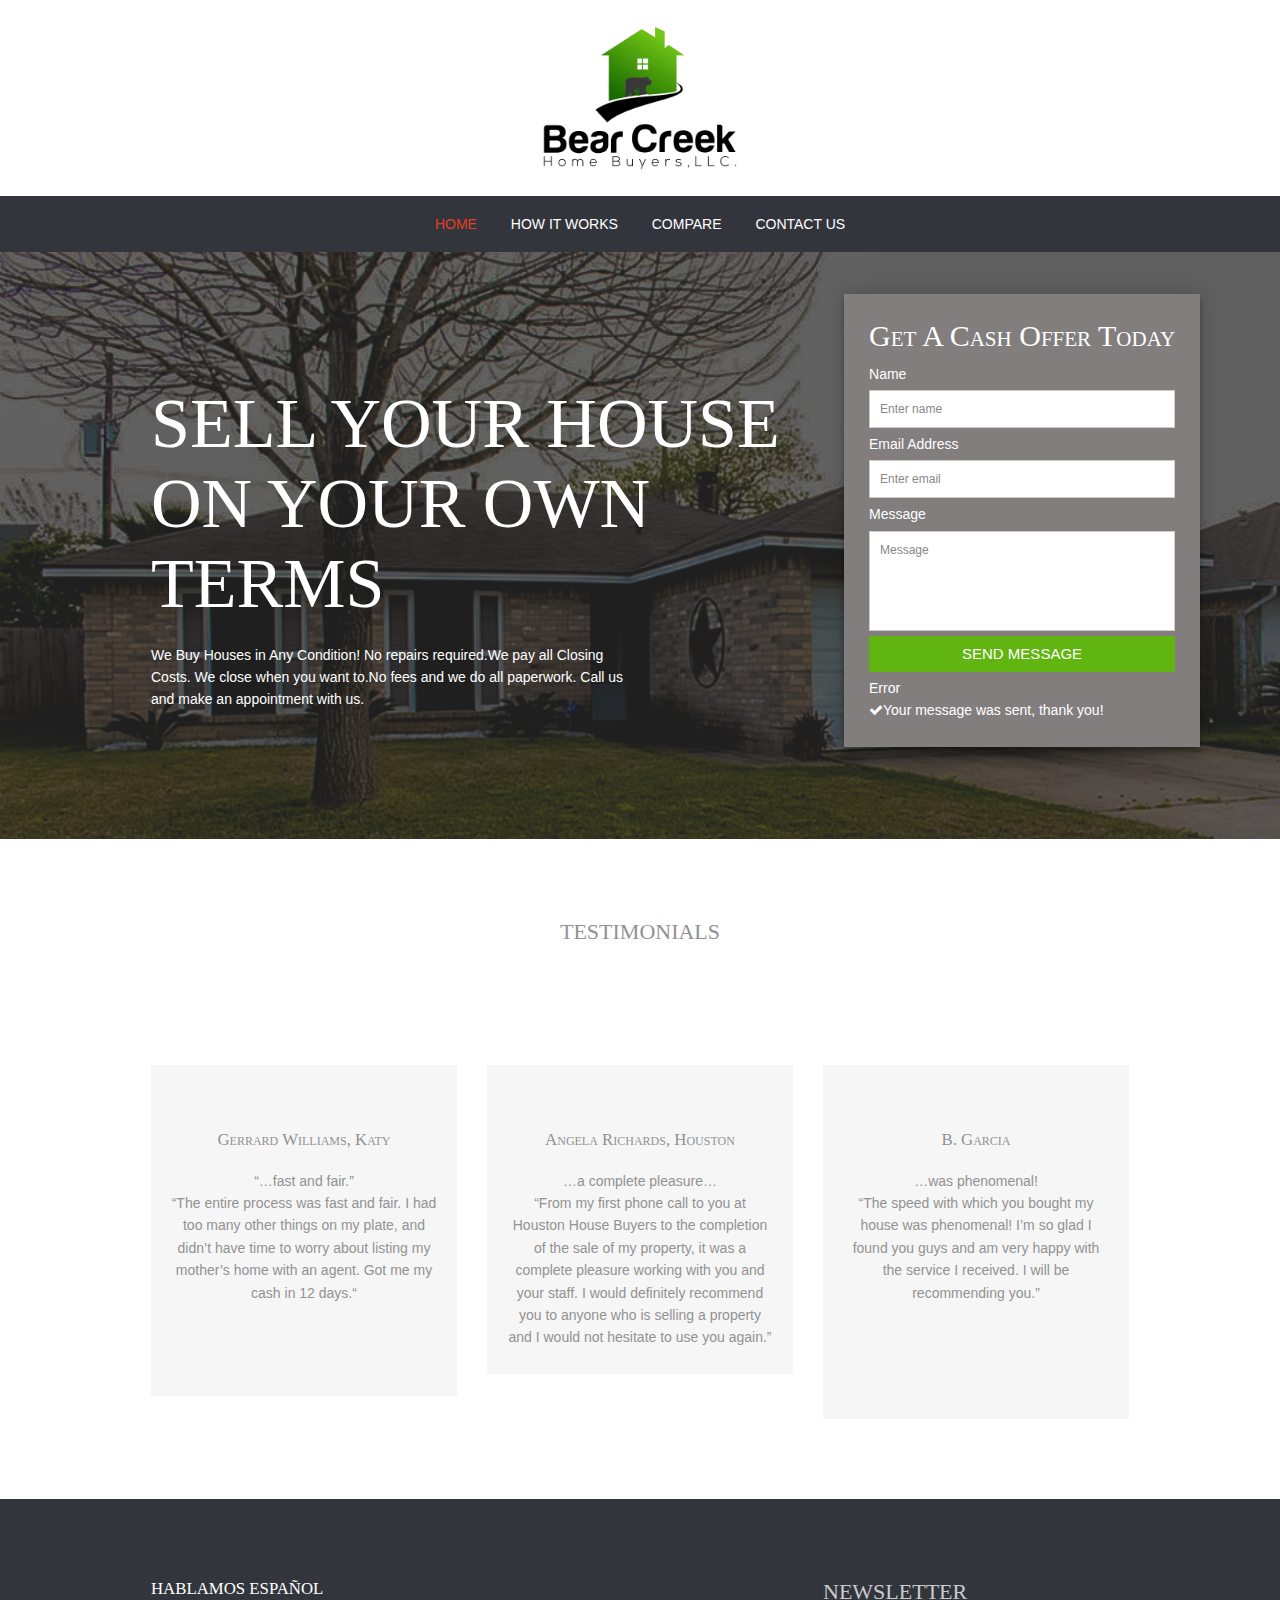
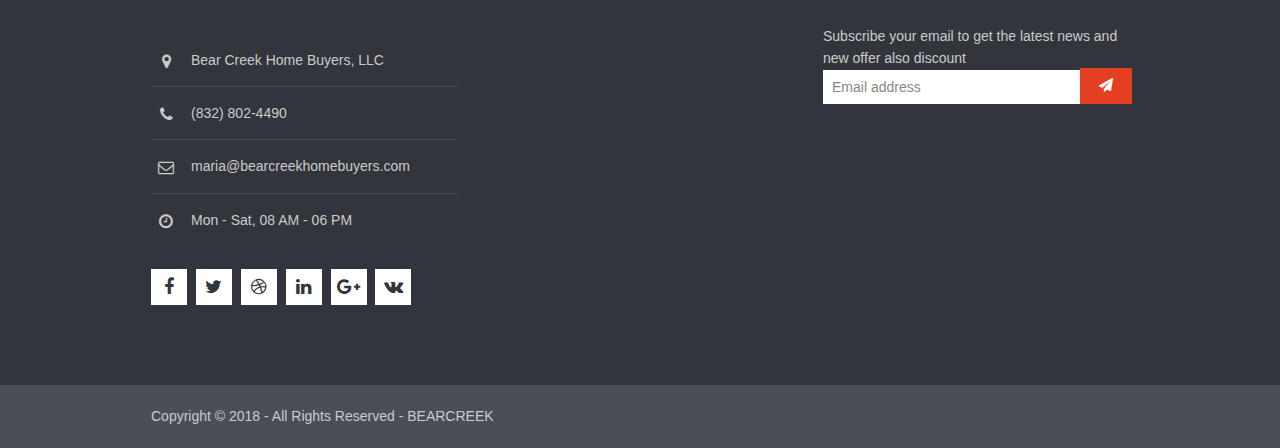
==== commit 536274b9: "new" ====
--- a/index.html
+++ b/index.html
@@ -1,349 +1,175 @@
 <!DOCTYPE html>
+
 <html lang="en">
 
 <head>
-    <meta charset="UTF-8">
-    <meta name="description" content="">
-    <meta http-equiv="X-UA-Compatible" content="IE=edge">
-    <meta name="viewport" content="width=device-width, initial-scale=1, shrink-to-fit=no">
-    <!-- The above 4 meta tags *must* come first in the head; any other head content must come *after* these tags -->
-
-    <!-- Title  -->
-    <title>CharlesArquiza - Photography</title>
-
-    <!-- Favicon  -->
-    <link rel="icon" href="img/core-img/favicon.ico">
-
-    <!-- Style CSS -->
-    <link rel="stylesheet" href="style.css">
-
+<title>BearCreek</title>
+<meta charset="utf-8">
+<meta name="viewport" content="width=device-width, initial-scale=1.0, maximum-scale=1.0, user-scalable=no">
+<link href="layout/styles/layout.css" rel="stylesheet" type="text/css" media="all">
 </head>
 
-<body>
-    <!-- Preloader Start -->
-    <div id="preloader">
-        <div class="preload-content">
-            <div id="sonar-load"></div>
-        </div>
+<body id="top">
+<div class="section one">
+  <div class="wrapper row1">
+    <header id="header" class="hoc clear"> 
+      <a href="index.html"><img src="images/logo.png" alt=""></a>
+    </header>
+  </div>
+</div>
+<div class="section two">
+  <div class="wrapper row4">
+    <nav id="mainav" class="hoc clear">
+      <ul class="clear">
+        <li class="active"><a href="index.html">Home</a></li>
+        <li><a href="howitworks.html">how it works</a></li>
+        <li><a href="compare.html">COMPARE</a></li>
+        <li><a href="contact.html">CONTACT US</a></li>
+      </ul>
+    </nav>
+  </div>
+</div> 
+<div class="section three">
+  <div class="wrapper bgded overlay" style="background-image:url('images/backgrounds/04.jpg');">
+    <div id="pageintro" class="hoc clear"> 
+        <div class="group btmspace-50 demo">
+          <div class="one_half first">
+            <h3 class="heading">SELL YOUR HOUSE ON YOUR OWN TERMS</h3>
+            <p>We Buy Houses in Any Condition! No repairs required.We pay all Closing Costs.
+              We close when you want to.No fees and we do all paperwork.
+              Call us and make an appointment with us.</p>
+          </div>
+          <div class="one_half">
+            <div class="mainform">
+              <form action="" method="post" id="contactForm" name="contactForm">
+                <h3>Get A Cash Offer Today</h3>
+                <div class="row">
+                    <div class="col-md-6">
+                      <div class="form-group">
+                        <label for="name">Name</label>
+                        <input type="text" class="form-control" id="contactName" placeholder="Enter name" required="required" name="contactName"/>
+                      </div>
+                      <div class="form-group">
+                        <label for="email">Email Address</label>
+                        <div class="input-group">
+                          <span class="input-group-addon"><span class="glyphicon glyphicon-envelope"></span>
+                          <input type="email" class="form-control" id="contactEmail" placeholder="Enter email" required="required" name="contactEmail"/>
+                        </div>
+                      </div>
+                    </div>
+                    <div class="col-md-6">
+                      <div class="form-group">
+                        <label for="name">Message</label>
+                        <textarea name="contactMessage" id="contactMessage" class="form-control" rows="9" cols="25" required="required"placeholder="Message" ></textarea>
+                      </div>
+                    </div>
+                    <div class="col-md-12">
+                      <button type="submit" class="btn btn-skin pull-right submit" id="btnContactUs">Send Message</button>
+                    </div>
+                </form>
+                <!-- contact-warning -->
+						   <div id="message-warning"> Error</div>
+						   <!-- contact-success -->
+						   <div id="message-success">
+								<i class="fa fa-check"></i>Your message was sent, thank you!<br>
+						   </div>
+
+              </div>
+          </div>
+        </div>  
+      <!-- ################################################################################################ -->
     </div>
-    <!-- Preloader End -->
-
-    <!-- Grids -->
-    <div class="grids d-flex justify-content-between">
-        <div class="grid1"></div>
-        <div class="grid2"></div>
-        <div class="grid3"></div>
-        <div class="grid4"></div>
-        <div class="grid5"></div>
-        <div class="grid6"></div>
-        <div class="grid7"></div>
-        <div class="grid8"></div>
-        <div class="grid9"></div>
+  </div>
+</div>
+<div class="section four">
+  <div class="wrapper row3">
+    <main class="hoc container clear">
+      <div class="sectiontitle">
+        <h6 class="heading">TESTIMONIALS</h6> 
+      </div>
+      <ul class="nospace group services">
+        <li class="one_third first">
+          <article>
+            <h6 class="heading">Gerrard Williams, Katy</h6>
+            <span>“…fast and fair.”</span>
+            <p>“The entire process was fast and fair. I had too many other things on my plate,
+            and didn’t have time to worry about listing my mother’s home with an agent. Got me my cash in 12 days.“</br></br></br></br></p>
+          </article>
+        </li>
+        <li class="one_third">
+          <article>
+            <h6 class="heading">Angela Richards, Houston</h6>
+            <span>…a complete pleasure…</span>
+            <p>“From my first phone call to you at Houston House Buyers to the completion of the sale of my property, it was a complete pleasure working with you and your staff. I would definitely recommend you to anyone who is selling a property and I would not hesitate to use you again.”</p>
+          </article>
+        </li>
+        <li class="one_third">
+          <article>
+            <h6 class="heading">B. Garcia</h6>
+            <span>…was phenomenal!</span>
+            <p>“The speed with which you bought my house was phenomenal! I’m so glad I found you guys and am very happy with the service I received. I will be recommending you.”</br></br></br></br></br></p>
+          </article>
+        </li>
+      </ul>
+      <div class="clear"></div>
+    </main>
+  </div>
+</div>
+<div class="section five">
+  <div class="wrapper row4">
+    <footer id="footer" class="hoc clear">
+      <div class="one_third first">
+        <h6 class="heading">HABLAMOS ESPAÑOL</h6>
+        <ul class="nospace btmspace-30 linklist contact">
+          <li><i class="fa fa-map-marker"></i>
+            <address>
+            Bear Creek Home Buyers, LLC
+            </address>
+          </li>
+          <li><i class="fa fa-phone"></i> (832) 802-4490</li>
+          <li><i class="fa fa-envelope-o"></i> maria@bearcreekhomebuyers.com</li>
+          <li><p><i class="fa fa-clock-o"></i>Mon - Sat, 08 AM - 06 PM</p></li>
+        </ul>
+        <ul class="faico clear">
+          <li><a class="faicon-facebook" href="#"><i class="fa fa-facebook"></i></a></li>
+          <li><a class="faicon-twitter" href="#"><i class="fa fa-twitter"></i></a></li>
+          <li><a class="faicon-dribble" href="#"><i class="fa fa-dribbble"></i></a></li>
+          <li><a class="faicon-linkedin" href="#"><i class="fa fa-linkedin"></i></a></li>
+          <li><a class="faicon-google-plus" href="#"><i class="fa fa-google-plus"></i></a></li>
+          <li><a class="faicon-vk" href="#"><i class="fa fa-vk"></i></a></li>
+        </ul>
+      </div>
+      <div class="one_third">
+        <p>&nbsp;</p>
+      </div>
+      <div class="one_third">
+        <form method="post" action="#">
+          <fieldset>
+            <h5 class="fw-title">NEWSLETTER</h5>
+              <p>Subscribe your email to get the latest news and new offer also discount</p>
+              <form class="footer-newslatter-form">
+                <input type="text" placeholder="Email address">
+                <button><i class="fa fa-send"></i></button>
+              </form>
+          </fieldset>
+        </form>
+      </div>
+    </footer>
+  </div>
+</div>
+<div class="section six">
+  <div class="wrapper row5">
+    <div id="copyright" class="hoc clear">
+      <p class="fl_left">Copyright &copy; 2018 - All Rights Reserved - <a href="#">BEARCREEK</a></p>
     </div>
-
-    <!-- ***** Main Menu Area Start ***** -->
-    <div class="mainMenu d-flex align-items-center justify-content-between">
-        <!-- Close Icon -->
-        <div class="closeIcon">
-            <i class="ti-close" aria-hidden="true"></i>
-        </div>
-        <!-- Logo Area -->
-        <div class="logo-area">
-            <a href="index.html">Charles Arquiza</a>
-        </div>
-        <!-- Nav -->
-        <div class="sonarNav wow fadeInUp" data-wow-delay="1s">
-            <nav>
-                <ul>
-                    <li class="nav-item active">
-                        <a class="nav-link" href="index.html">Home</a>
-                    </li>
-                    <li class="nav-item">
-                        <a class="nav-link" href="about-me.html">About Me</a>
-                    </li>
-                    <li class="nav-item">
-                        <a class="nav-link" href="services.html">Services</a>
-                    </li>
-                    <li class="nav-item">
-                        <a class="nav-link" href="portfolio.html">Portfolio</a>
-                    </li>
-                    <li class="nav-item">
-                        <a class="nav-link" href="blog.html">Blog</a>
-                    </li>
-                    <li class="nav-item">
-                        <a class="nav-link" href="contact.html">Contact</a>
-                    </li>
-                    <li class="nav-item">
-                        <a class="nav-link" href="elements.html">Elements</a>
-                    </li>
-                </ul>
-            </nav>
-        </div>
-        <!-- Copwrite Text -->
-        <div class="copywrite-text">
-            <p><!-- Link back to Colorlib can't be removed. Template is licensed under CC BY 3.0. -->
-Copyright &copy;<script>document.write(new Date().getFullYear());</script> All rights reserved | This template is made with <i class="fa fa-heart-o" aria-hidden="true"></i> by <a href="https://colorlib.com" target="_blank">Colorlib</a>
-<!-- Link back to Colorlib can't be removed. Template is licensed under CC BY 3.0. -->
-</p>
-        </div>
-    </div>
-    <!-- ***** Main Menu Area End ***** -->
-
-    <!-- ***** Header Area Start ***** -->
-    <header class="header-area">
-        <div class="container-fluid">
-            <div class="row">
-                <div class="col-12">
-                    <div class="menu-area d-flex justify-content-between">
-                        <!-- Logo Area  -->
-                        <div class="logo-area">
-                            <a href="index.html">Charles Arquiza</a>
-							<br><a>PHOTOGRAPHY</a>
-                        </div>
-
-                        <div class="menu-content-area d-flex align-items-center">
-                            <!-- Header Social Area -->
-                            <div class="header-social-area d-flex align-items-center">
-                                <a href="#" data-toggle="tooltip" data-placement="bottom" title="Pinterest"><i class="fa fa-pinterest" aria-hidden="true"></i></a>
-                                <a href="#" data-toggle="tooltip" data-placement="bottom" title="Linkedin"><i class="fa fa-linkedin" aria-hidden="true"></i></a>
-                                <a href="#" data-toggle="tooltip" data-placement="bottom" title="Instagram"><i class="fa fa-instagram" aria-hidden="true"></i></a>
-                                <a href="#" data-toggle="tooltip" data-placement="bottom" title="Facebook"><i class="fa fa-facebook" aria-hidden="true"></i></a>
-                                <a href="#" data-toggle="tooltip" data-placement="bottom" title="Twitter"><i class="fa fa-twitter" aria-hidden="true"></i></a>
-                            </div>
-                            <!-- Menu Icon -->
-                            <span class="navbar-toggler-icon" id="menuIcon"></span>
-                        </div>
-                    </div>
-                </div>
-            </div>
-        </div>
-    </header>
-    <!-- ***** Header Area End ***** -->
-
-    <!-- ***** Hero Area Start ***** -->
-    <section class="hero-area">
-        <div class="hero-slides owl-carousel">
-            <!-- Single Hero Slide -->
-            <div class="single-hero-slide bg-img slide-background-overlay" style="background-image: url(img/bg-img/slide1.jpg);">
-                <div class="container h-100">
-                    <div class="row h-100 align-items-end">
-                        <div class="col-12">
-                            <div class="hero-slides-content">
-                                <!--<div class="line"></div>
-                                <h2>Sand Storm</h2>
-                                <p>Lorem ipsum dolor sit amet, consectetur adipiscing elit. Praesent vel tortor facilisis, volutpat nulla placerat, tincidunt mi. Nullam vel orci dui. Suspendisse sit amet laoreet neque. Fusce sagittis suscipit sem.</p>-->
-                            </div>
-                        </div>
-                    </div>
-                </div>
-            </div>
-            <!-- Single Hero Slide -->
-            <div class="single-hero-slide bg-img slide-background-overlay" style="background-image: url(img/bg-img/slide2.jpg);">
-                <div class="container h-100">
-                    <div class="row h-100 align-items-end">
-                        <div class="col-12">
-                            <div class="hero-slides-content">
-                                <!--<div class="line"></div>
-                                <h2>New York View</h2>
-                                <p>Lorem ipsum dolor sit amet, consectetur adipiscing elit. Praesent vel tortor facilisis, volutpat nulla placerat, tincidunt mi. Nullam vel orci dui. Suspendisse sit amet laoreet neque. Fusce sagittis suscipit sem.</p>-->
-                            </div>
-                        </div>
-                    </div>
-                </div>
-            </div>
-            <!-- Single Hero Slide -->
-            <div class="single-hero-slide bg-img slide-background-overlay" style="background-image: url(img/bg-img/slide3.jpg);">
-                <div class="container h-100">
-                    <div class="row h-100 align-items-end">
-                        <div class="col-12">
-                            <div class="hero-slides-content">
-                                <!--<div class="line"></div>
-                                <h2>The Desert</h2>
-                                <p>Lorem ipsum dolor sit amet, consectetur adipiscing elit. Praesent vel tortor facilisis, volutpat nulla placerat, tincidunt mi. Nullam vel orci dui. Suspendisse sit amet laoreet neque. Fusce sagittis suscipit sem.</p>-->
-                            </div>
-                        </div>
-                    </div>
-                </div>
-            </div>
-            <!-- Single Hero Slide -->
-            <div class="single-hero-slide bg-img slide-background-overlay" style="background-image: url(img/bg-img/slide4.jpg);">
-                <div class="container h-100">
-                    <div class="row h-100 align-items-end">
-                        <div class="col-12">
-                            <div class="hero-slides-content">
-                                <!--<div class="line"></div>
-                                <h2>Mountains Hike</h2>
-                                <p>Lorem ipsum dolor sit amet, consectetur adipiscing elit. Praesent vel tortor facilisis, volutpat nulla placerat, tincidunt mi. Nullam vel orci dui. Suspendisse sit amet laoreet neque. Fusce sagittis suscipit sem.</p>-->
-                            </div>
-                        </div>
-                    </div>
-                </div>
-            </div>
-            <!-- Single Hero Slide -->
-            <div class="single-hero-slide bg-img slide-background-overlay" style="background-image: url(img/bg-img/slide1.jpg);">
-                <div class="container h-100">
-                    <div class="row h-100 align-items-end">
-                        <div class="col-12">
-                            <div class="hero-slides-content">
-                                <!--<div class="line"></div>
-                                <h2>Sand Storm</h2>
-                                <p>Lorem ipsum dolor sit amet, consectetur adipiscing elit. Praesent vel tortor facilisis, volutpat nulla placerat, tincidunt mi. Nullam vel orci dui. Suspendisse sit amet laoreet neque. Fusce sagittis suscipit sem.</p>-->
-                            </div>
-                        </div>
-                    </div>
-                </div>
-            </div>
-            <!-- Single Hero Slide -->
-            <div class="single-hero-slide bg-img slide-background-overlay" style="background-image: url(img/bg-img/slide2.jpg);">
-                <div class="container h-100">
-                    <div class="row h-100 align-items-end">
-                        <div class="col-12">
-                            <div class="hero-slides-content">
-                                <!--<div class="line"></div>
-                                <h2>New York View</h2>
-                                <p>Lorem ipsum dolor sit amet, consectetur adipiscing elit. Praesent vel tortor facilisis, volutpat nulla placerat, tincidunt mi. Nullam vel orci dui. Suspendisse sit amet laoreet neque. Fusce sagittis suscipit sem.</p>-->
-                            </div>
-                        </div>
-                    </div>
-                </div>
-            </div>
-            <!-- Single Hero Slide -->
-            <div class="single-hero-slide bg-img slide-background-overlay" style="background-image: url(img/bg-img/slide3.jpg);">
-                <div class="container h-100">
-                    <div class="row h-100 align-items-end">
-                        <div class="col-12">
-                            <div class="hero-slides-content">
-                                <!--<div class="line"></div>
-                                <h2>The Desert</h2>
-                                <p>Lorem ipsum dolor sit amet, consectetur adipiscing elit. Praesent vel tortor facilisis, volutpat nulla placerat, tincidunt mi. Nullam vel orci dui. Suspendisse sit amet laoreet neque. Fusce sagittis suscipit sem.</p>-->
-                            </div>
-                        </div>
-                    </div>
-                </div>
-            </div>
-            <!-- Single Hero Slide -->
-            <div class="single-hero-slide bg-img slide-background-overlay" style="background-image: url(img/bg-img/slide4.jpg);">
-                <div class="container h-100">
-                    <div class="row h-100 align-items-end">
-                        <div class="col-12">
-                            <div class="hero-slides-content">
-                                <!--<div class="line"></div>
-                                <h2>Mountains Hike</h2>
-                                <p>Lorem ipsum dolor sit amet, consectetur adipiscing elit. Praesent vel tortor facilisis, volutpat nulla placerat, tincidunt mi. Nullam vel orci dui. Suspendisse sit amet laoreet neque. Fusce sagittis suscipit sem.</p>-->
-                            </div>
-                        </div>
-                    </div>
-                </div>
-            </div>
-            <!-- Single Hero Slide -->
-            <div class="single-hero-slide bg-img slide-background-overlay" style="background-image: url(img/bg-img/slide5.jpg);">
-                <div class="container h-100">
-                    <div class="row h-100 align-items-end">
-                        <div class="col-12">
-                            <div class="hero-slides-content">
-                                <!--<div class="line"></div>
-                                <h2>Sand Storm</h2>
-                                <p>Lorem ipsum dolor sit amet, consectetur adipiscing elit. Praesent vel tortor facilisis, volutpat nulla placerat, tincidunt mi. Nullam vel orci dui. Suspendisse sit amet laoreet neque. Fusce sagittis suscipit sem.</p>-->
-                            </div>
-                        </div>
-                    </div>
-                </div>
-            </div>
-            <!-- Single Hero Slide -->
-            <div class="single-hero-slide bg-img slide-background-overlay" style="background-image: url(img/bg-img/slide6.jpg);">
-                <div class="container h-100">
-                    <div class="row h-100 align-items-end">
-                        <div class="col-12">
-                            <div class="hero-slides-content">
-                                <!--<div class="line"></div>
-                                <h2>New York View</h2>
-                                <p>Lorem ipsum dolor sit amet, consectetur adipiscing elit. Praesent vel tortor facilisis, volutpat nulla placerat, tincidunt mi. Nullam vel orci dui. Suspendisse sit amet laoreet neque. Fusce sagittis suscipit sem.</p>-->
-                            </div>
-                        </div>
-                    </div>
-                </div>
-            </div>
-            <!-- Single Hero Slide -->
-            <!--<div class="single-hero-slide bg-img slide-background-overlay" style="background-image: url(img/bg-img/slide7.jpg);">
-                <div class="container h-100">
-                    <div class="row h-100 align-items-end">
-                        <div class="col-12">
-                            <div class="hero-slides-content">
-                                <div class="line"></div>
-                                <h2>The Desert</h2>
-                                <p>Lorem ipsum dolor sit amet, consectetur adipiscing elit. Praesent vel tortor facilisis, volutpat nulla placerat, tincidunt mi. Nullam vel orci dui. Suspendisse sit amet laoreet neque. Fusce sagittis suscipit sem.</p>
-                            </div>
-                        </div>
-                    </div>
-                </div>
-            </div>-->
-            <!-- Single Hero Slide -->
-            <!--<div class="single-hero-slide bg-img slide-background-overlay" style="background-image: url(img/bg-img/slide4.jpg);">
-                <div class="container h-100">
-                    <div class="row h-100 align-items-end">
-                        <div class="col-12">
-                            <div class="hero-slides-content">
-                                <div class="line"></div>
-                                <h2>Mountains Hike</h2>
-                                <p>Lorem ipsum dolor sit amet, consectetur adipiscing elit. Praesent vel tortor facilisis, volutpat nulla placerat, tincidunt mi. Nullam vel orci dui. Suspendisse sit amet laoreet neque. Fusce sagittis suscipit sem.</p>
-                            </div>
-                        </div>
-                    </div>
-                </div>
-            </div>-->
-        </div>
-    </section>
-    <!-- ***** Hero Area End ***** -->
-
-  
-    <!-- ***** Call to Action Area Start ***** -->
-    <div class="sonar-call-to-action-area section-padding-0-100">
-        <div class="backEnd-content">
-            <h2>Dream</h2>
-        </div>
-        <div class="container">
-            <div class="row">
-                <div class="col-12">
-                    <div class="call-to-action-content wow fadeInUp" data-wow-delay="0.5s">
-                        <h2>I am an experienced photographer</h2>
-                        <h5>Let’s talk</h5>
-                        <a href="#" class="btn sonar-btn mt-100">contact me</a>
-                    </div>
-                </div>
-            </div>
-        </div>
-    </div>
-    <!-- ***** Call to Action Area End ***** -->
-
-    <!-- ***** Footer Area Start ***** -->
-    <footer class="footer-area">
-        <div class="container">
-            <div class="row">
-                <div class="col-12">
-                    <!-- Copywrite Text -->
-                    <div class="copywrite-text">
-                        <p><!-- Link back to Colorlib can't be removed. Template is licensed under CC BY 3.0. -->
-Copyright &copy;<script>document.write(new Date().getFullYear());</script> All rights reserved | This template is made with <i class="fa fa-heart-o" aria-hidden="true"></i> by <a href="https://colorlib.com" target="_blank">Colorlib</a>
-<!-- Link back to Colorlib can't be removed. Template is licensed under CC BY 3.0. -->
-</p>
-                    </div>
-                </div>
-            </div>
-        </div>
-    </footer>
-    <!-- ***** Footer Area End ***** -->
-
-    <!-- jQuery (Necessary for All JavaScript Plugins) -->
-    <script src="js/jquery/jquery-2.2.4.min.js"></script>
-    <!-- Popper js -->
-    <script src="js/popper.min.js"></script>
-    <!-- Bootstrap js -->
-    <script src="js/bootstrap.min.js"></script>
-    <!-- Plugins js -->
-    <script src="js/plugins.js"></script>
-    <!-- Active js -->
-    <script src="js/active.js"></script>
+  </div>
+</div>
+<a id="backtotop" href="#top"><i class="fa fa-chevron-up"></i></a>
+<!-- JAVASCRIPTS -->
+<script src="layout/scripts/jquery.min.js"></script>
+<script src="layout/scripts/jquery.backtotop.js"></script>
+<script src="layout/scripts/jquery.mobilemenu.js"></script>
+<script src="layout/scripts/init.js"></script>
 
 </body>
-
 </html>--- a/layout/styles/layout.css
+++ b/layout/styles/layout.css
@@ -0,0 +1,633 @@
+@charset "utf-8";
+/*
+Template Name: Edgpress
+Author: <a href="https://www.os-templates.com/">OS Templates</a>
+Author URI: https://www.os-templates.com/
+Licence: Free to use under our free template licence terms
+Licence URI: https://www.os-templates.com/template-terms
+File: Layout CSS
+*/
+
+@import url("font-awesome.min.css");
+@import url("framework.css");
+
+/* Rows
+--------------------------------------------------------------------------------------------------------------- */
+.row1, .row1 a{}
+.row2, .row2 a{}
+.row3, .row3 a{}
+.row4, .row4 a{}
+.row5, .row5 a{}
+
+
+/* Header
+--------------------------------------------------------------------------------------------------------------- */
+#header{text-align:center;}
+
+#header *{margin:0; padding:0; line-height:1; width: 20%;}
+#header h1{font-size:36px; letter-spacing:3px;}
+#header p{font-size:.9rem; text-transform:lowercase;}
+
+
+/* Page Intro
+--------------------------------------------------------------------------------------------------------------- */
+#pageintro{padding:42px 0;}
+
+#pageintro article{display:block; max-width:65%; overflow:hidden;}
+#pageintro article *{word-wrap:break-word;}
+#pageintro .heading{margin-bottom:20px; font-size: 5rem; width: 154%; padding-top: 19%;}
+#pageintro p{margin:0; font-weight: 100; font-size: 1rem;}
+#pageintro footer{margin-top:80px;}
+
+
+/* Content Area
+--------------------------------------------------------------------------------------------------------------- */
+.container{padding:80px 0;}
+
+/* Content */
+.container .content{}
+
+.sectiontitle{margin-bottom:80px; text-align:center;}
+.sectiontitle *{margin:0;}
+
+.services{}
+.services li{padding:40px 0 0 0; text-align:center;}
+.services li:last-child{margin-bottom:0;}/* Used when elements stack in small viewports */
+.services li *{}
+.services li article{display:block; position:relative; padding:65px 20px 25px 20px;}
+.services li article i{display:inline-block; position:absolute; top:0; left:50%; width:80px; height:80px; line-height:70px; margin:-40px 0 0 -40px; border:5px solid; border-radius:50%; font-size:36px; z-index:1;}
+.services li article .heading{font-size:1.2rem;}
+.services li article footer{margin-top:25px;}
+
+.testimonials{}
+.testimonials article{text-align:center;}
+.testimonials article:last-child{margin-bottom:0;}/* Used when elements stack in small viewports */
+.testimonials article img{border-radius:50%;}
+.testimonials article blockquote{margin:20px 0; padding:0;}
+.testimonials article .heading{margin:0;}
+.testimonials article em{display:block; margin-top:-5px; font-size:.8rem; font-style:normal;}
+
+.latest{}
+.latest article{}
+.latest article figure{display:block; position:relative; margin-bottom:30px;}
+.latest article figure img{}
+.latest article .txtwrap{}
+.latest article .txtwrap .heading{margin:0; font-size:1.2rem;}
+.latest article .txtwrap .meta{}
+.latest article .txtwrap .meta li{display:inline-block; margin-right:8px; font-size:.8rem;}
+.latest article .txtwrap .meta li:last-child{margin-right:0;}
+
+/* Comments */
+#comments ul{margin:0 0 40px 0; padding:0; list-style:none;}
+#comments li{margin:0 0 10px 0; padding:15px;}
+#comments .avatar{float:right; margin:0 0 10px 10px; padding:3px; border:1px solid;}
+#comments address{font-weight:bold;}
+#comments time{font-size:smaller;}
+#comments .comcont{display:block; margin:0; padding:0;}
+#comments .comcont p{margin:10px 5px 10px 0; padding:0;}
+
+#comments form{display:block; width:100%;}
+#comments input, #comments textarea{width:100%; padding:10px; border:1px solid;}
+#comments textarea{overflow:auto;}
+#comments div{margin-bottom:15px;}
+#comments input[type="submit"], #comments input[type="reset"]{display:inline-block; width:auto; min-width:150px; margin:0; padding:8px 5px; cursor:pointer;}
+
+/* Sidebar */
+.container .sidebar{}
+
+.sidebar .sdb_holder{margin-bottom:50px;}
+.sidebar .sdb_holder:last-child{margin-bottom:0;}
+
+
+/* Split Box
+--------------------------------------------------------------------------------------------------------------- */
+.split{}
+
+.split section{display:block; position:relative; float:right; width:50%; padding:100px 0 100px 50px;}
+.split section::after{display:block; position:absolute; top:0; right:-1000%; bottom:0; left:100%; content:"";}
+
+.split section .fa-ul{margin:0; padding:0; list-style:none;}
+.split section .fa-ul > li{position:relative; margin-bottom:15px; padding-left:30px}
+.split section .fa-ul > li:last-child{margin-bottom:0;}
+.split section .fa-li{position:absolute; top:2px; left:0; width:auto; font-size:20px;}
+
+
+/* Footer
+--------------------------------------------------------------------------------------------------------------- */
+#footer{padding:80px 0;}
+
+#footer .heading{margin-bottom:50px; font-size:1.2rem;}
+
+#footer .linklist li{display:block; margin-bottom:15px; padding:0 0 15px 0; border-bottom:1px solid;}
+#footer .linklist li:last-child{margin:0; padding:0; border:none;}
+#footer .linklist li::before, #footer .linklist li::after{display:table; content:"";}
+#footer .linklist li, #footer .linklist li::after{clear:both;}
+
+#footer .contact{}
+#footer .contact.linklist li, #footer .contact.linklist li:last-child{position:relative; padding-left:40px;}
+#footer .contact li *{margin:0; padding:0; line-height:1.6;}
+#footer .contact li i{display:block; position:absolute; top:0; left:0; width:30px; font-size:16px; text-align:center;}
+
+#footer input, #footer button{border:1px solid;}
+#footer input{display:block; width:90%; padding:8px;}
+#footer button{padding:8px 18px 10px; text-transform:uppercase; font-weight:700; cursor:pointer;}
+
+
+/* Copyright
+--------------------------------------------------------------------------------------------------------------- */
+#copyright{padding:20px 0;}
+#copyright *{margin:0; padding:0;}
+
+
+/* Transition Fade
+This gives a smooth transition to "ALL" elements used in the layout - other than the navigation form used in mobile devices
+If you don't want it to fade all elements, you have to list the ones you want to be faded individually
+Delete it completely to stop fading
+--------------------------------------------------------------------------------------------------------------- */
+*, *::before, *::after{transition:all .28s ease-in-out;}
+#mainav form *{transition:none !important;}
+
+
+/* ------------------------------------------------------------------------------------------------------------ */
+/* ------------------------------------------------------------------------------------------------------------ */
+/* ------------------------------------------------------------------------------------------------------------ */
+/* ------------------------------------------------------------------------------------------------------------ */
+/* ------------------------------------------------------------------------------------------------------------ */
+
+
+/* Navigation
+--------------------------------------------------------------------------------------------------------------- */
+nav ul, nav ol{margin:0; padding:0; list-style:none;}
+
+#mainav, #breadcrumb, .sidebar nav{line-height:normal;}
+#mainav .drop::after, #mainav li li .drop::after, #breadcrumb li a::after, .sidebar nav a::after{position:absolute; font-family:"FontAwesome"; font-size:10px; line-height:10px;}
+
+/* Top Navigation */
+#mainav{text-align:center;}
+#mainav ul{text-transform:uppercase;}
+#mainav ul ul{z-index:9999; position:absolute; width:180px; text-transform:none; text-align:left;}
+#mainav ul ul ul{left:180px; top:0;}
+#mainav li{display:inline-block; position:relative; margin:0 30px 0 0; padding:0;}
+#mainav li:last-child{margin-right:0;}
+#mainav li li{width:100%; margin:0;}
+#mainav li a{display:block; padding:20px 0;}
+#mainav li li a{border:solid; border-width:0 0 1px 0;}
+#mainav .drop{padding-left:15px;}
+#mainav li li a, #mainav li li .drop{display:block; margin:0; padding:10px 15px;}
+#mainav .drop::after, #mainav li li .drop::after{content:"\f0d7";}
+#mainav .drop::after{top:25px; left:5px;}
+#mainav li li .drop::after{top:15px; left:5px;}
+#mainav ul ul{visibility:hidden; opacity:0;}
+#mainav ul li:hover > ul{visibility:visible; opacity:1;}
+
+#mainav form{display:none; margin:0; padding:20px 0;}
+#mainav form select, #mainav form select option{display:block; cursor:pointer; outline:none;}
+#mainav form select{width:100%; padding:5px; border:1px solid;}
+#mainav form select option{margin:5px; padding:0; border:none;}
+
+/* Breadcrumb */
+#breadcrumb{padding:120px 0 30px;}
+#breadcrumb ul{margin:0 0 30px 0; padding:0 0 8px 0; list-style:none; text-transform:uppercase; border-bottom:1px solid;}
+#breadcrumb li{display:inline-block; margin:0 6px 0 0; padding:0;}
+#breadcrumb li a{display:block; position:relative; margin:0; padding:0 12px 0 0; font-size:12px;}
+#breadcrumb li a::after{top:3px; right:0; content:"\f101";}
+#breadcrumb li:last-child a{margin:0; padding:0; font-weight:700;}
+#breadcrumb li:last-child a::after{display:none;}
+#breadcrumb .heading{margin:0; font-size:2rem;}
+
+/* Sidebar Navigation */
+.sidebar nav{display:block; width:100%;}
+.sidebar nav li{margin:0 0 3px 0; padding:0;}
+.sidebar nav a{display:block; position:relative; margin:0; padding:5px 10px 5px 15px; text-decoration:none; border:solid; border-width:0 0 1px 0;}
+.sidebar nav a::after{top:9px; left:5px; content:"\f101";}
+.sidebar nav ul ul a{padding-left:35px;}
+.sidebar nav ul ul a::after{left:25px;}
+.sidebar nav ul ul ul a{padding-left:55px;}
+.sidebar nav ul ul ul a::after{left:45px;}
+
+/* Pagination */
+.pagination{display:block; width:100%; text-align:center; clear:both;}
+.pagination li{display:inline-block; margin:0 2px 0 0;}
+.pagination li:last-child{margin-right:0;}
+.pagination a, .pagination strong{display:block; padding:8px 11px; border:1px solid; background-clip:padding-box; font-weight:normal;}
+
+/* Back to Top */
+#backtotop{z-index:999; display:inline-block; position:fixed; visibility:hidden; bottom:20px; right:20px; width:36px; height:36px; line-height:36px; font-size:16px; text-align:center; opacity:.2;}
+#backtotop i{display:block; width:100%; height:100%; line-height:inherit;}
+#backtotop.visible{visibility:visible; opacity:.5;}
+#backtotop:hover{opacity:1;}
+
+
+/* Tables
+--------------------------------------------------------------------------------------------------------------- */
+table, th, td{border:1px solid; border-collapse:collapse; vertical-align:top;}
+table, th{table-layout:auto;}
+table{width:100%; margin-bottom:15px;}
+th, td{padding:5px 8px;}
+td{border-width:0 1px;}
+
+
+/* Gallery
+--------------------------------------------------------------------------------------------------------------- */
+#gallery{display:block; width:100%; margin-bottom:50px;}
+#gallery figure figcaption{display:block; width:100%; clear:both;}
+#gallery li{margin-bottom:30px;}
+
+
+/* Font Awesome Social Icons
+--------------------------------------------------------------------------------------------------------------- */
+.faico{margin:0; padding:0; list-style:none;}
+.faico li{display:inline-block; margin:8px 5px 0 0; padding:0; line-height:normal;}
+.faico li:last-child{margin-right:0;}
+.faico a{display:inline-block; width:36px; height:36px; line-height:36px; font-size:18px; text-align:center;}
+
+.faico a{color:#1C7AA8;}
+.faico a:hover{}
+
+.faicon-dribble:hover{color:#EA4C89;}
+.faicon-facebook:hover{color:#3B5998;}
+.faicon-google-plus:hover{color:#DB4A39;}
+.faicon-linkedin:hover{color:#0E76A8;}
+.faicon-twitter:hover{color:#00ACEE;}
+.faicon-vk:hover{color:#4E658E;}
+
+
+/* ------------------------------------------------------------------------------------------------------------ */
+/* ------------------------------------------------------------------------------------------------------------ */
+/* ------------------------------------------------------------------------------------------------------------ */
+/* ------------------------------------------------------------------------------------------------------------ */
+/* ------------------------------------------------------------------------------------------------------------ */
+
+
+/* Colours
+--------------------------------------------------------------------------------------------------------------- */
+body{color:#CBCBCB; background-color:#4A4E57;}
+a{color:#E43F21;}
+a:active, a:focus{background:transparent;}/* IE10 + 11 Bugfix - prevents grey background */
+hr, .borderedbox{border-color:#D7D7D7;}
+label span{color:#FF0000; background-color:inherit;}
+input:focus, textarea:focus, *:required:focus{border-color:#56AED4;}
+.overlay{color:#FFFFFF; background-color:inherit;}
+.overlay::after{color:inherit; background-color:rgba(43, 43, 43, 0.699)/* #E43F21 */;}
+
+.btn, .btn.inverse:hover{color:#FFFFFF; background-color:#E43F21; border-color:#E43F21;}
+.btn:hover, .btn.inverse{color:inherit; background-color:transparent; border-color:inherit;}
+
+.imgover:hover::before{background:rgba(0,0,0,.55);}
+.imgover:hover::after{color:#FFFFFF;}
+
+
+/* Rows */
+.row1{color:#929292; background-color:#FFFFFF;}
+.row2, .row2 a{}
+.row3{color:#929292; background-color:#FFFFFF;}
+.row4{color:#CBCBCB; background-color:#32353C;}
+.row5, .row5 a{color:#CBCBCB; background-color:#4A4E57;}
+
+
+/* Header */
+#header a{color:inherit;}
+
+
+/* Page Intro */
+#pageintro p:first-of-type{color:white;}
+
+
+/* Content Area */
+.services li article{color:inherit; background-color:#F6F6F6;}
+.services li article i{color:#FFFFFF; background:#E43F21; border-color:#FFFFFF;}
+.services li article:hover i{color:#E43F21; background:#F6F6F6;}
+
+
+/* Split Box */
+.split section, .split section::after{color:#FFFFFF; background-color:rgba(228,63,33,.55)/* #E43F21 */;}
+.split section .fa-ul .fa-li{color:#E43F21;}
+
+
+/* Footer */
+#footer .heading{color:#FFFFFF;}
+#footer hr, #footer .borderedbox, #footer .linklist li{border-color:rgba(255,255,255,.1);}
+
+#footer .faico a{color:#32353C; background-color:#FFFFFF;}
+#footer .faico a:hover{color:#FFFFFF;}
+#footer .faicon-dribble:hover{background-color:#EA4C89;}
+#footer .faicon-facebook:hover{background-color:#3B5998;}
+#footer .faicon-google-plus:hover{background-color:#DB4A39;}
+#footer .faicon-linkedin:hover{background-color:#0E76A8;}
+#footer .faicon-twitter:hover{background-color:#00ACEE;}
+#footer .faicon-vk:hover{background-color:#4E658E;}
+
+#footer input, #footer button{border-color:transparent;}
+#footer input{color:#32353C; background-color:#FFFFFF;}
+#footer input:focus{border-color:#E43F21;}
+#footer button{color:#FFFFFF; background-color:#E43F21; margin-top: -36px; margin-left: 84%;}
+
+
+/* Navigation */
+#mainav li a{color:#FFFFFF;}
+#mainav .active a, #mainav a:hover, #mainav li:hover > a{color:#E43F21; background-color:inherit;}
+#mainav li li a, #mainav .active li a{color:#FFFFFF; background-color:rgba(50,53,60,.65)/* #32353C */; border-color:rgba(50,53,60,.65)/* #32353C */;}
+#mainav li li:hover > a, #mainav .active .active > a{color:#FFFFFF; background-color:#E43F21;}
+#mainav form select{color:#FFFFFF; background-color:#4A4E57; border-color:rgba(255,255,255,.2);/* #FFFFFF */}
+
+#breadcrumb ul{border-color:rgba(255,255,255,.1);}
+#breadcrumb a{color:rgba(255,255,255,.6); background-color:inherit;}
+
+.container .sidebar nav a{color:inherit; border-color:#D7D7D7;}
+.container .sidebar nav a:hover{color:#E43F21;}
+
+.pagination a, .pagination strong{border-color:#D7D7D7;}
+.pagination .current *{color:#FFFFFF; background-color:#E43F21;}
+
+#backtotop{color:#FFFFFF; background-color:#E43F21;}
+
+
+/* Tables + Comments */
+table, th, td, #comments .avatar, #comments input, #comments textarea{border-color:#D7D7D7;}
+#comments input:focus, #comments textarea:focus, #comments *:required:focus{border-color:#E43F21;}
+th{color:#FFFFFF; background-color:#373737;}
+tr, #comments li, #comments input[type="submit"], #comments input[type="reset"]{color:inherit; background-color:#FBFBFB;}
+tr:nth-child(even), #comments li:nth-child(even){color:inherit; background-color:#F7F7F7;}
+table a, #comments a{background-color:inherit;}
+
+
+/* ------------------------------------------------------------------------------------------------------------ */
+/* ------------------------------------------------------------------------------------------------------------ */
+/* ------------------------------------------------------------------------------------------------------------ */
+/* ------------------------------------------------------------------------------------------------------------ */
+/* ------------------------------------------------------------------------------------------------------------ */
+
+
+/* Media Queries
+--------------------------------------------------------------------------------------------------------------- */
+@-ms-viewport{width:device-width;}
+
+
+/* Max Wrapper Width - Laptop, Desktop etc.
+--------------------------------------------------------------------------------------------------------------- */
+@media screen and (min-width:978px){
+	.hoc, .split{max-width:978px;}
+}
+
+
+/* Mobile Devices
+--------------------------------------------------------------------------------------------------------------- */
+@media screen and (max-width:900px){
+	.hoc{max-width:90%;}
+
+	#header{}
+
+	#mainav{}
+	#mainav ul{display:none;}
+	#mainav form{display:block;}
+
+	#breadcrumb{}
+
+	.container{}
+	#comments input[type="reset"]{margin-top:10px;}
+	.pagination li{display:inline-block; margin:0 5px 5px 0;}
+
+	#footer{}
+
+	#copyright{}
+	#copyright p:first-of-type{margin-bottom:10px;}
+}
+
+
+@media screen and (max-width:750px){
+	.imgl, .imgr{display:inline-block; float:none; margin:0 0 10px 0;}
+	.fl_left, .fl_right{display:block; float:none;}
+	.group .group > *:last-child, .clear .clear > *:last-child, .clear .group > *:last-child, .group .clear > *:last-child{margin-bottom:0;}/* Experimental - Needs more testing in different situations, stops double margin when stacking */
+	.one_half, .one_third, .two_third, .one_quarter, .two_quarter, .three_quarter{display:block; float:none; width:auto; margin:0 0 30px 0; padding:0;}
+
+	#pageintro article{max-width:none;}
+	#pageintro .heading{font-size:3rem;}
+	
+	.sectiontitle, .testimonials article{text-align:left;}
+
+	#footer{padding-bottom:50px;}/* Not needed, just looks a little better */
+}
+
+
+/* Other
+--------------------------------------------------------------------------------------------------------------- */
+@media screen and (max-width:650px){
+	.scrollable{display:block; width:100%; margin:0 0 30px 0; padding:0 0 15px 0; overflow:auto; overflow-x:scroll;}
+	.scrollable table{margin:0; padding:0; white-space:nowrap;}
+
+	.inline li{display:block; margin-bottom:10px;}
+	.pushright li{margin-right:0;}
+
+	.font-x2{font-size:1.4rem;}
+	.font-x3{font-size:1.6rem;}
+
+	.hoc.split{max-width:none; width:100%;}
+	.split section{float:none; width:100%; padding:10% 5%;}
+}
+@import url(https://fonts.googleapis.com/css?family=Roboto:400,300,600,400italic);
+* {
+  margin: 0;
+  padding: 0;
+  box-sizing: border-box;
+  -webkit-box-sizing: border-box;
+  -moz-box-sizing: border-box;
+  -webkit-font-smoothing: antialiased;
+  -moz-font-smoothing: antialiased;
+  -o-font-smoothing: antialiased;
+  font-synthesis: antialiased;
+  text-rendering: optimizeLegibility;
+}
+
+
+#contactForm {
+  max-width: 400px;
+  width: 100%;
+  margin: 0 auto;
+  position: relative;
+  float: right;
+
+}
+#contactForm {
+	max-width: 400px;
+	width: 100%;
+	margin: 0 auto;
+	position: relative;
+	float: right;
+	padding-top: 27%;
+  
+  }
+  
+
+  #contactForm input[type="text"],
+  #contactForm input[type="email"],
+  #contactForm input[type="tel"],
+  #contactForm  input[type="url"],
+  #contactForm textarea,
+  #contactForm button[type="submit"] {
+  font: 400 12px/16px "Roboto", Helvetica, Arial, sans-serif;
+}
+
+#contactForm {
+	background: #827e7e;
+    padding: 25px;
+    box-shadow: 0 0 20px 0 rgba(0, 0, 0, 0.2), 0 5px 5px 0 rgba(0, 0, 0, 0.24);
+    margin-left: 36%;
+}
+ 
+#contactForm h3 {
+  display: block;
+  font-size: 30px;
+  font-weight: 300;
+  margin-bottom: 10px;
+}
+
+#contactForm h4 {
+  margin: 5px 0 15px;
+  display: block;
+  font-size: 13px;
+  font-weight: 400;
+}
+
+fieldset {
+  border: medium none !important;
+  margin: 0 0 10px;
+  min-width: 100%;
+  padding: 0;
+  width: 100%;
+}
+
+#contactForm input[type="text"],
+#contactForm input[type="email"],
+#contactForm input[type="tel"],
+#contactForm input[type="url"],
+#contactForm textarea {
+  width: 100%;
+  border: 1px solid #ccc;
+  background: #FFF;
+  margin: 0 0 5px;
+  padding: 10px;
+}
+
+#contactForm  input[type="text"]:hover,
+#contactForm  input[type="email"]:hover,
+#contactForm  input[type="tel"]:hover,
+#contactForm  input[type="url"]:hover,
+#contactForm  textarea:hover {
+  -webkit-transition: border-color 0.3s ease-in-out;
+  -moz-transition: border-color 0.3s ease-in-out;
+  transition: border-color 0.3s ease-in-out;
+  border: 1px solid #aaa;
+}
+
+#contactForm textarea {
+  height: 100px;
+  max-width: 100%;
+  resize: none;
+}
+
+#contactForm button[type="submit"] {
+  cursor: pointer;
+  width: 100%;
+  border: none;
+  background: #61b511;
+  color: #FFF;
+  margin: 0 0 5px;
+  padding: 10px;
+  font-size: 15px;
+}
+
+#contactForm button[type="submit"]:hover {
+  background: #43A047;
+  -webkit-transition: background 0.3s ease-in-out;
+  -moz-transition: background 0.3s ease-in-out;
+  transition: background-color 0.3s ease-in-out;
+}
+
+#contactForm button[type="submit"]:active {
+  box-shadow: inset 0 1px 3px rgba(0, 0, 0, 0.5);
+}
+
+.copyright {
+  text-align: center;
+}
+
+#contactForm input:focus,
+#contactForm textarea:focus {
+  outline: 0;
+  border: 1px solid #aaa;
+}
+
+::-webkit-input-placeholder {
+  color: #888;
+}
+
+:-moz-placeholder {
+  color: #888;
+}
+
+::-moz-placeholder {
+  color: #888;
+}
+
+:-ms-input-placeholder {
+  color: #888;
+}
+
+.hero-text p {
+	font-size: 16px;
+    color: white;
+    margin-left: -185%;
+    margin-top: 2%;
+}
+.hero-text h5{
+	font-size: 60px;
+    color: white;
+    margin-left: -51%;
+    margin-top: -10%;
+    text-transform: uppercase;
+    float: left;
+    position: fixed;
+}
+.footer-bottom {
+    overflow: hidden;
+    margin-top: 5px;
+    border-top: 1px solid #324a4e;
+}
+.testimonials {
+  text-align: justify;
+ 
+}
+.listing {
+  float: right;
+}
+
+.our_experts {
+  font-size: 160%;
+  line-height: 1.6;
+}
+.how_it_works {
+  font-size: 200%;
+  line-height: 1.6;
+}
+.ready_to_sell {
+  font-size: 190%;
+  line-height: 1.6;
+}
+table.tableForm {
+  color: black;
+  
+}
+.compareform {
+  padding-top: 5%;
+  padding-right: 30%;
+  width: 100%;
+}
+
+.mainform {
+  padding-right: -20%;
+  float: right;
+  margin-right: -15%;
+}
+.mainform input, textarea {
+  color: black;
+}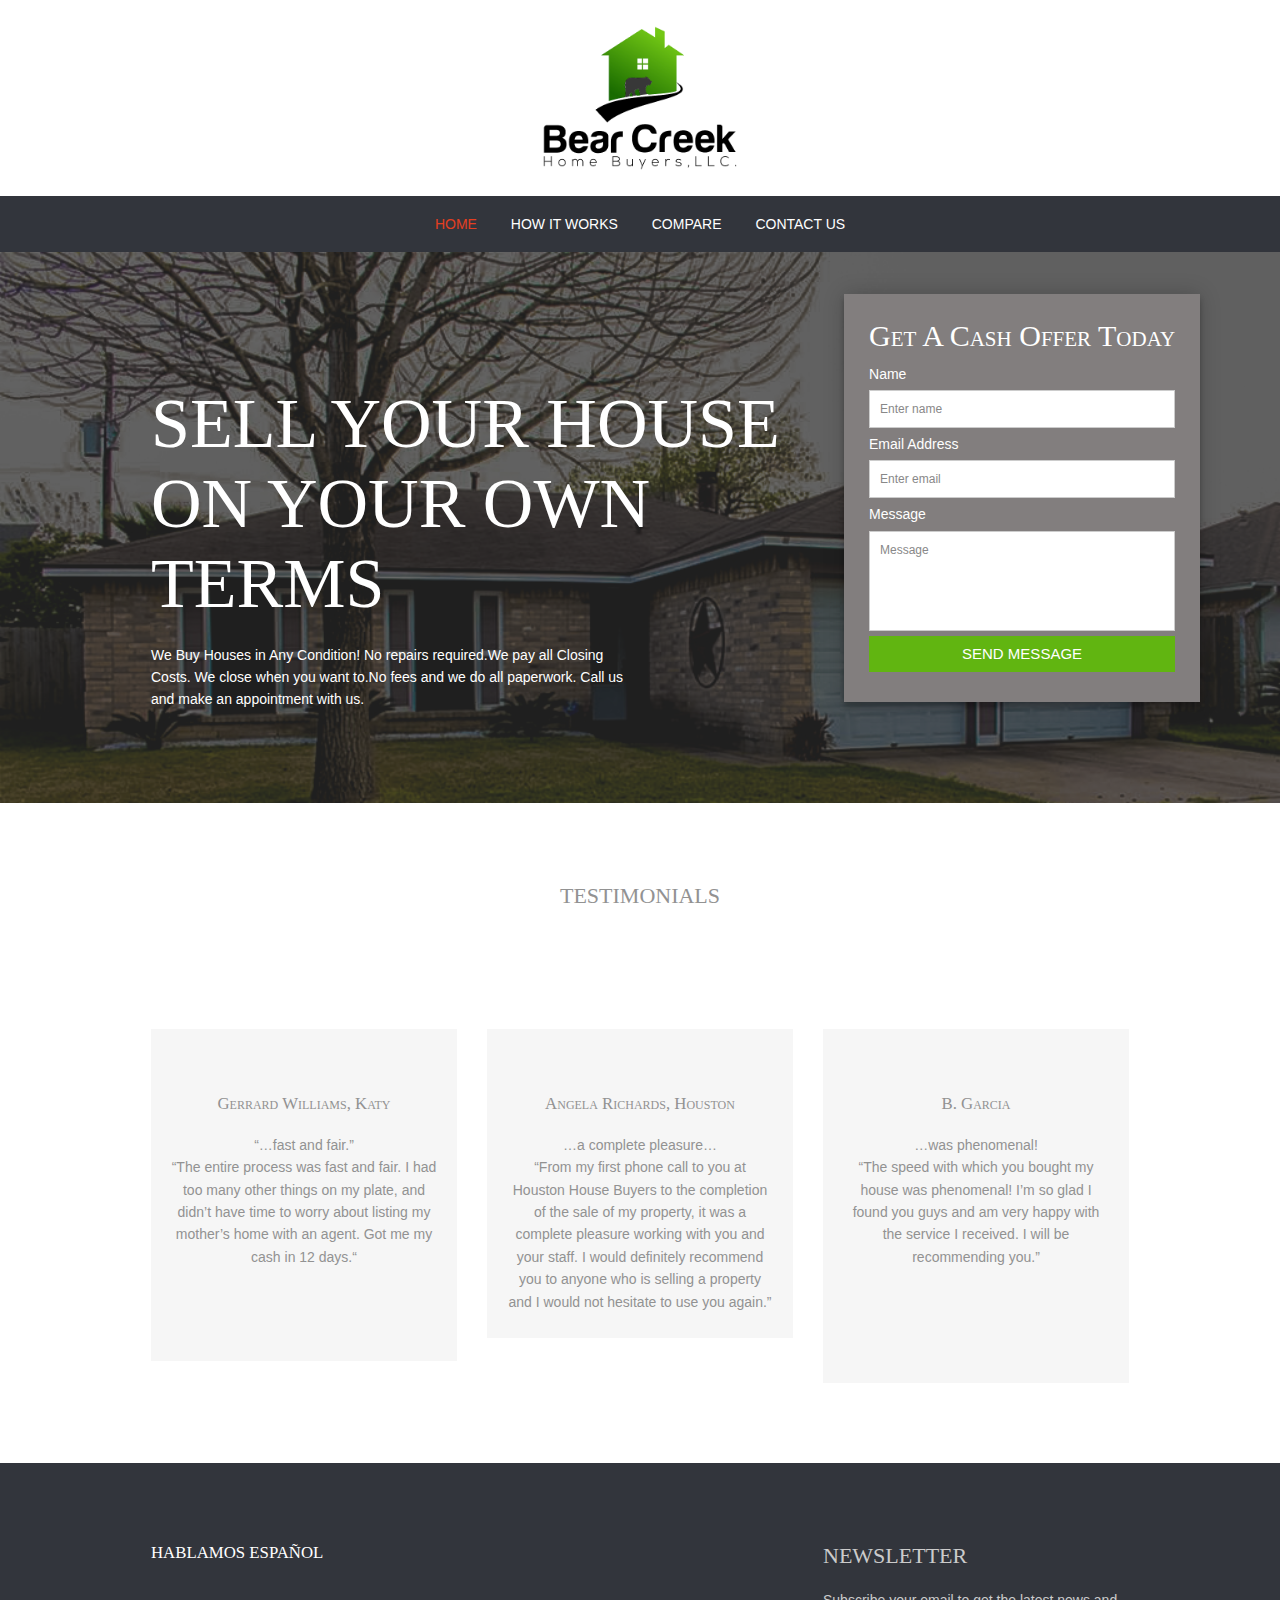
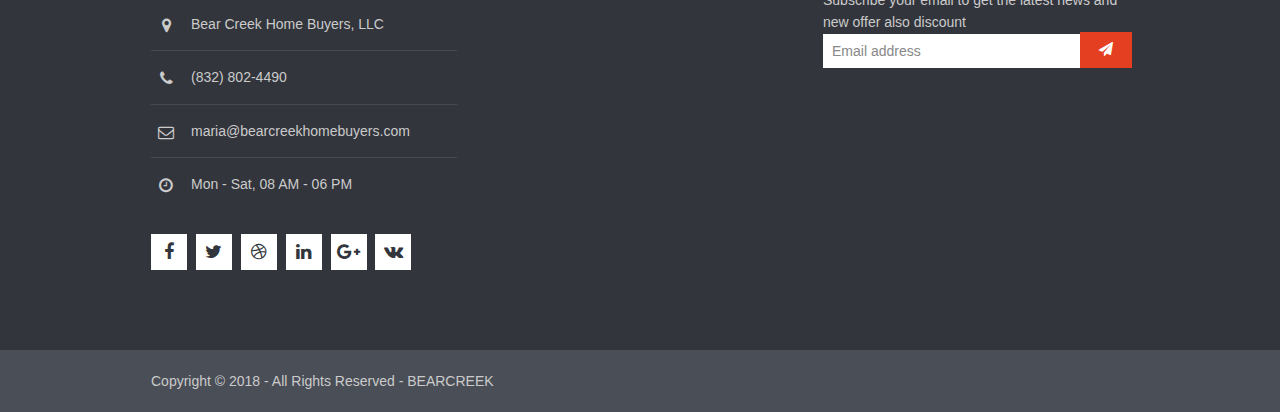
==== commit dd75b648: "updeted" ====
--- a/index.html
+++ b/index.html
@@ -68,9 +68,9 @@
                     </div>
                 </form>
                 <!-- contact-warning -->
-						   <div id="message-warning"> Error</div>
+						   <div id="message-warning" style="display: none;"> Error</div>
 						   <!-- contact-success -->
-						   <div id="message-success">
+						   <div id="message-success" style="display: none;">
 								<i class="fa fa-check"></i>Your message was sent, thank you!<br>
 						   </div>
 
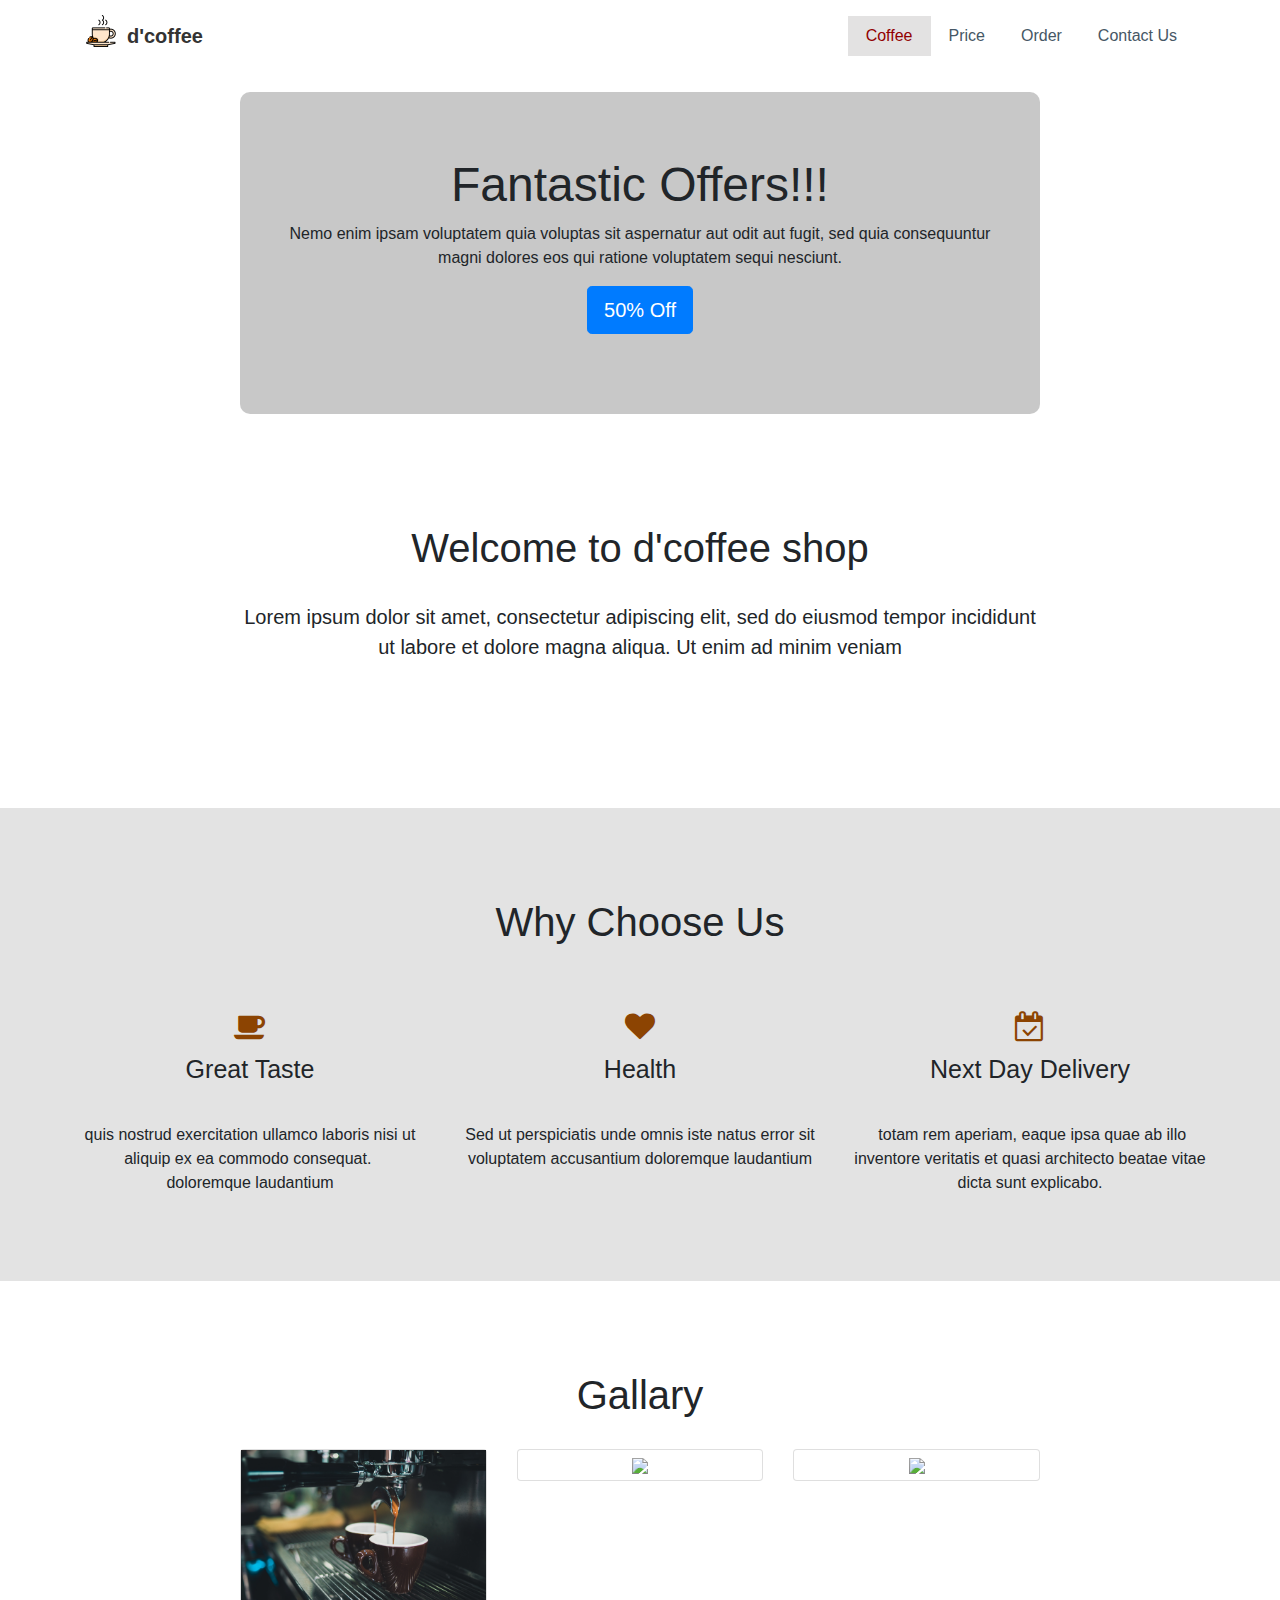
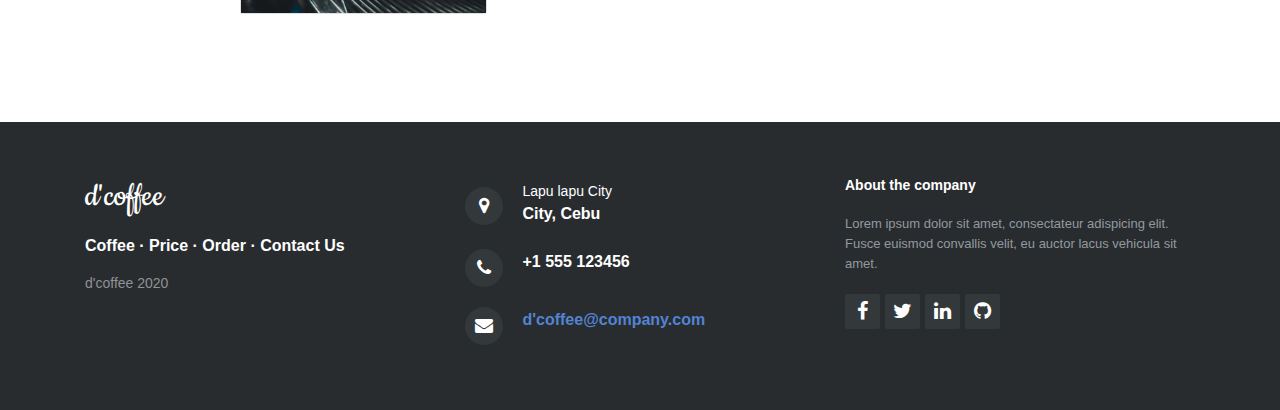
==== commit 2987cc5f: "1st" ====
--- a/index.html
+++ b/index.html
@@ -1,175 +1,111 @@
 <!DOCTYPE html>
-
-<html lang="en">
+<html>
 
 <head>
-<title>BearCreek</title>
-<meta charset="utf-8">
-<meta name="viewport" content="width=device-width, initial-scale=1.0, maximum-scale=1.0, user-scalable=no">
-<link href="layout/styles/layout.css" rel="stylesheet" type="text/css" media="all">
+    <meta charset="utf-8">
+    <meta name="viewport" content="width=device-width, initial-scale=1.0">
+    <title>RDcoffee2</title>
+    <link rel="stylesheet" href="assets/bootstrap/css/bootstrap.min.css">
+    <link rel="stylesheet" href="assets/fonts/font-awesome.min.css">
+    <link rel="stylesheet" href="https://fonts.googleapis.com/css?family=Cookie">
+    <link rel="stylesheet" href="https://cdnjs.cloudflare.com/ajax/libs/lightbox2/2.11.1/css/lightbox.min.css">
+    <link rel="stylesheet" href="assets/css/styles.min.css">
 </head>
 
-<body id="top">
-<div class="section one">
-  <div class="wrapper row1">
-    <header id="header" class="hoc clear"> 
-      <a href="index.html"><img src="images/logo.png" alt=""></a>
-    </header>
-  </div>
-</div>
-<div class="section two">
-  <div class="wrapper row4">
-    <nav id="mainav" class="hoc clear">
-      <ul class="clear">
-        <li class="active"><a href="index.html">Home</a></li>
-        <li><a href="howitworks.html">how it works</a></li>
-        <li><a href="compare.html">COMPARE</a></li>
-        <li><a href="contact.html">CONTACT US</a></li>
-      </ul>
+<body>
+    <div>
+        <nav class="navbar navbar-light navbar-expand-md fixed-top navigation-clean">
+            <div class="container"><a class="navbar-brand" href="#"><img src="assets/img/food.png" id="logo">d'coffee</a><button class="navbar-toggler" data-toggle="collapse" data-target="#navcol-1"><span class="sr-only">Toggle navigation</span><span class="navbar-toggler-icon"></span></button>
+                <div
+                    class="collapse navbar-collapse" id="navcol-1">
+                    <ul class="nav navbar-nav ml-auto">
+                        <li class="nav-item" role="presentation"><a class="nav-link active" href="#">Coffee</a></li>
+                        <li class="nav-item" role="presentation"><a class="nav-link" href="#">Price</a></li>
+                        <li class="nav-item" role="presentation"><a class="nav-link" href="#">Order</a></li>
+                        <li class="nav-item" role="presentation"><a class="nav-link" href="#">Contact Us</a></li>
+                    </ul>
+            </div>
+    </div>
     </nav>
-  </div>
-</div> 
-<div class="section three">
-  <div class="wrapper bgded overlay" style="background-image:url('images/backgrounds/04.jpg');">
-    <div id="pageintro" class="hoc clear"> 
-        <div class="group btmspace-50 demo">
-          <div class="one_half first">
-            <h3 class="heading">SELL YOUR HOUSE ON YOUR OWN TERMS</h3>
-            <p>We Buy Houses in Any Condition! No repairs required.We pay all Closing Costs.
-              We close when you want to.No fees and we do all paperwork.
-              Call us and make an appointment with us.</p>
-          </div>
-          <div class="one_half">
-            <div class="mainform">
-              <form action="" method="post" id="contactForm" name="contactForm">
-                <h3>Get A Cash Offer Today</h3>
-                <div class="row">
-                    <div class="col-md-6">
-                      <div class="form-group">
-                        <label for="name">Name</label>
-                        <input type="text" class="form-control" id="contactName" placeholder="Enter name" required="required" name="contactName"/>
-                      </div>
-                      <div class="form-group">
-                        <label for="email">Email Address</label>
-                        <div class="input-group">
-                          <span class="input-group-addon"><span class="glyphicon glyphicon-envelope"></span>
-                          <input type="email" class="form-control" id="contactEmail" placeholder="Enter email" required="required" name="contactEmail"/>
-                        </div>
-                      </div>
+    <div id="promo">
+        <div class="jumbotron">
+            <h1 style="font-size:48px;">Fantastic Offers!!!</h1>
+            <p>Nemo enim ipsam voluptatem quia voluptas sit aspernatur aut odit aut fugit, sed quia consequuntur magni dolores eos qui ratione voluptatem sequi nesciunt.<br></p>
+            <p><a class="btn btn-primary btn-lg" role="button" href="#">50% Off</a></p>
+        </div>
+    </div>
+    </div>
+    <div class="container site-section" id="welcome">
+        <h1>Welcome to d'coffee shop</h1>
+        <p>Lorem ipsum dolor sit amet, consectetur adipiscing elit, sed do eiusmod tempor incididunt ut labore et dolore magna aliqua. Ut enim ad minim veniam<br></p>
+    </div>
+    <div class="dark-section">
+        <div class="container site-section" id="why">
+            <h1>Why Choose Us</h1>
+            <div class="row">
+                <div class="col-md-4 item">
+                    <h2></h2><i class="fa fa-coffee"></i>
+                    <h2>Great Taste</h2>
+                    <p><br>quis nostrud exercitation ullamco laboris nisi ut aliquip ex ea commodo consequat.&nbsp;<br>doloremque laudantium<br></p>
+                </div>
+                <div class="col-md-4 item">
+                    <h2></h2><i class="fa fa-heart"></i>
+                    <h2>Health</h2>
+                    <p><br>Sed ut perspiciatis unde omnis iste natus error sit voluptatem accusantium doloremque laudantium<br></p>
+                </div>
+                <div class="col-md-4 item">
+                    <h2></h2><i class="fa fa-calendar-check-o"></i>
+                    <h2>Next Day Delivery</h2>
+                    <p><br>&nbsp;totam rem aperiam, eaque ipsa quae ab illo inventore veritatis et quasi architecto beatae vitae dicta sunt explicabo.<br></p>
+                </div>
+            </div>
+        </div>
+    </div>
+    <div class="container site-section" id="welcome">
+        <h1>Gallary</h1>
+        <div class="row">
+            <div class="col-md-4">
+                <div class="card"><a href="assets/img/close-up-of-coffee-cup-324028.jpg" data-lightbox="coffee"><img class="img-fluid" src="assets/img/close-up-of-coffee-cup-324028.jpg"></a></div>
+            </div>
+            <div class="col-md-4">
+                <div class="card"><a href="assets/img/close-up-of-coffee-cup-324028.jpg" data-lightbox="coffee"><img class="img-fluid" src="assets/img/2.jpg"></a></div>
+            </div>
+            <div class="col-md-4">
+                <div class="card"><a href="assets/img/close-up-of-coffee-cup-324028.jpg" data-lightbox="coffee"><img class="img-fluid" src="assets/img/3.jpg"></a></div>
+            </div>
+        </div>
+    </div>
+    <footer>
+        <div class="container">
+            <div class="row">
+                <div class="col-sm-6 col-md-4 footer-navigation">
+                    <h3><a href="#">d'coffee</a></h3>
+                    <p class="links"><a href="#">Coffee</a><strong> · </strong><a href="#">Price</a><strong> · </strong><a href="#">Order</a><strong> · </strong><a href="#">Contact Us</a><strong>&nbsp; &nbsp;</strong></p>
+                    <p class="company-name">d'coffee 2020</p>
+                </div>
+                <div class="col-sm-6 col-md-4 footer-contacts">
+                    <div><span class="fa fa-map-marker footer-contacts-icon"> </span>
+                        <p><span class="new-line-span">Lapu lapu City</span> City, Cebu</p>
                     </div>
-                    <div class="col-md-6">
-                      <div class="form-group">
-                        <label for="name">Message</label>
-                        <textarea name="contactMessage" id="contactMessage" class="form-control" rows="9" cols="25" required="required"placeholder="Message" ></textarea>
-                      </div>
+                    <div><i class="fa fa-phone footer-contacts-icon"></i>
+                        <p class="footer-center-info email text-left"> +1 555 123456</p>
                     </div>
-                    <div class="col-md-12">
-                      <button type="submit" class="btn btn-skin pull-right submit" id="btnContactUs">Send Message</button>
+                    <div><i class="fa fa-envelope footer-contacts-icon"></i>
+                        <p> <a href="#" target="_blank">d'coffee@company.com</a></p>
                     </div>
-                </form>
-                <!-- contact-warning -->
-						   <div id="message-warning" style="display: none;"> Error</div>
-						   <!-- contact-success -->
-						   <div id="message-success" style="display: none;">
-								<i class="fa fa-check"></i>Your message was sent, thank you!<br>
-						   </div>
+                </div>
+                <div class="clearfix"></div>
+                <div class="col-md-4 footer-about">
+                    <h4>About the company</h4>
+                    <p> Lorem ipsum dolor sit amet, consectateur adispicing elit. Fusce euismod convallis velit, eu auctor lacus vehicula sit amet. </p>
+                    <div class="social-links social-icons"><a href="#"><i class="fa fa-facebook"></i></a><a href="#"><i class="fa fa-twitter"></i></a><a href="#"><i class="fa fa-linkedin"></i></a><a href="#"><i class="fa fa-github"></i></a></div>
+                </div>
+            </div>
+        </div>
+    </footer>
+    <script src="assets/js/jquery.min.js"></script>
+    <script src="assets/bootstrap/js/bootstrap.min.js"></script>
+    <script src="https://cdnjs.cloudflare.com/ajax/libs/lightbox2/2.11.1/js/lightbox-plus-jquery.min.js"></script>
+</body>
 
-              </div>
-          </div>
-        </div>  
-      <!-- ################################################################################################ -->
-    </div>
-  </div>
-</div>
-<div class="section four">
-  <div class="wrapper row3">
-    <main class="hoc container clear">
-      <div class="sectiontitle">
-        <h6 class="heading">TESTIMONIALS</h6> 
-      </div>
-      <ul class="nospace group services">
-        <li class="one_third first">
-          <article>
-            <h6 class="heading">Gerrard Williams, Katy</h6>
-            <span>“…fast and fair.”</span>
-            <p>“The entire process was fast and fair. I had too many other things on my plate,
-            and didn’t have time to worry about listing my mother’s home with an agent. Got me my cash in 12 days.“</br></br></br></br></p>
-          </article>
-        </li>
-        <li class="one_third">
-          <article>
-            <h6 class="heading">Angela Richards, Houston</h6>
-            <span>…a complete pleasure…</span>
-            <p>“From my first phone call to you at Houston House Buyers to the completion of the sale of my property, it was a complete pleasure working with you and your staff. I would definitely recommend you to anyone who is selling a property and I would not hesitate to use you again.”</p>
-          </article>
-        </li>
-        <li class="one_third">
-          <article>
-            <h6 class="heading">B. Garcia</h6>
-            <span>…was phenomenal!</span>
-            <p>“The speed with which you bought my house was phenomenal! I’m so glad I found you guys and am very happy with the service I received. I will be recommending you.”</br></br></br></br></br></p>
-          </article>
-        </li>
-      </ul>
-      <div class="clear"></div>
-    </main>
-  </div>
-</div>
-<div class="section five">
-  <div class="wrapper row4">
-    <footer id="footer" class="hoc clear">
-      <div class="one_third first">
-        <h6 class="heading">HABLAMOS ESPAÑOL</h6>
-        <ul class="nospace btmspace-30 linklist contact">
-          <li><i class="fa fa-map-marker"></i>
-            <address>
-            Bear Creek Home Buyers, LLC
-            </address>
-          </li>
-          <li><i class="fa fa-phone"></i> (832) 802-4490</li>
-          <li><i class="fa fa-envelope-o"></i> maria@bearcreekhomebuyers.com</li>
-          <li><p><i class="fa fa-clock-o"></i>Mon - Sat, 08 AM - 06 PM</p></li>
-        </ul>
-        <ul class="faico clear">
-          <li><a class="faicon-facebook" href="#"><i class="fa fa-facebook"></i></a></li>
-          <li><a class="faicon-twitter" href="#"><i class="fa fa-twitter"></i></a></li>
-          <li><a class="faicon-dribble" href="#"><i class="fa fa-dribbble"></i></a></li>
-          <li><a class="faicon-linkedin" href="#"><i class="fa fa-linkedin"></i></a></li>
-          <li><a class="faicon-google-plus" href="#"><i class="fa fa-google-plus"></i></a></li>
-          <li><a class="faicon-vk" href="#"><i class="fa fa-vk"></i></a></li>
-        </ul>
-      </div>
-      <div class="one_third">
-        <p>&nbsp;</p>
-      </div>
-      <div class="one_third">
-        <form method="post" action="#">
-          <fieldset>
-            <h5 class="fw-title">NEWSLETTER</h5>
-              <p>Subscribe your email to get the latest news and new offer also discount</p>
-              <form class="footer-newslatter-form">
-                <input type="text" placeholder="Email address">
-                <button><i class="fa fa-send"></i></button>
-              </form>
-          </fieldset>
-        </form>
-      </div>
-    </footer>
-  </div>
-</div>
-<div class="section six">
-  <div class="wrapper row5">
-    <div id="copyright" class="hoc clear">
-      <p class="fl_left">Copyright &copy; 2018 - All Rights Reserved - <a href="#">BEARCREEK</a></p>
-    </div>
-  </div>
-</div>
-<a id="backtotop" href="#top"><i class="fa fa-chevron-up"></i></a>
-<!-- JAVASCRIPTS -->
-<script src="layout/scripts/jquery.min.js"></script>
-<script src="layout/scripts/jquery.backtotop.js"></script>
-<script src="layout/scripts/jquery.mobilemenu.js"></script>
-<script src="layout/scripts/init.js"></script>
-
-</body>
 </html>--- a/assets/css/styles.min.css
+++ b/assets/css/styles.min.css
@@ -0,0 +1 @@
+.navigation-clean{background:#fff;padding-top:.75rem;padding-bottom:.75rem;color:#333;border-radius:0;box-shadow:none;border:none;margin-bottom:0}@media (min-width:768px){.navigation-clean{padding-top:1rem;padding-bottom:1rem}}.navigation-clean .navbar-brand{font-weight:700;color:inherit}.navigation-clean .navbar-brand:hover{color:#222}.navigation-clean .navbar-toggler{border-color:#ddd;color:#888}.navigation-clean .navbar-toggler:focus,.navigation-clean .navbar-toggler:hover{background:0 0}.navigation-clean .form-inline,.navigation-clean .navbar-collapse{border-top-color:#ddd}.navigation-clean.navbar .navbar-nav .nav-link{padding-left:18px;padding-right:18px}.navigation-clean.navbar-light .navbar-nav .nav-link{color:#465765}.navigation-clean.navbar-light .navbar-nav .nav-link:focus,.navigation-clean.navbar-light .navbar-nav .nav-link:hover{color:#37434d!important;background-color:transparent}.navigation-clean .navbar-nav>li>.dropdown-menu{margin-top:-5px;box-shadow:none;background-color:#fff;border-radius:2px}.navigation-clean .dropdown-menu .dropdown-item,.navigation-clean .dropdown-menu .dropdown-item:focus{line-height:2;color:#37434d}.navigation-clean .dropdown-menu .dropdown-item:focus,.navigation-clean .dropdown-menu .dropdown-item:hover{background:#eee;color:inherit}#logo{max-height:32px;margin-right:10px;margin-top:-13px;display:inline-block}footer{background-color:#292c2f;box-shadow:0 1px 1px 0 rgba(0,0,0,.12);box-sizing:border-box;width:100%;text-align:left;font:700 16px sans-serif;padding:55px 0;margin-top:-22px;bottom:0;color:#fff}.footer-navigation h3{margin:0 0 20px;font:400 36px Cookie,cursive;color:#fff}.footer-navigation h3 a{text-decoration:none;color:#fff}.footer-navigation h3 span{color:#5383d3}.footer-navigation p.links a{color:#fff;text-decoration:none}.footer-navigation p.company-name{color:#8f9296;font-size:14px;font-weight:400;margin-top:20px}@media (max-width:767px){.footer-contacts{margin:30px 0}}.footer-contacts p{display:inline-block;color:#fff;vertical-align:middle}.footer-contacts p a{color:#5383d3;text-decoration:none}.fa.footer-contacts-icon{background-color:#33383b;color:#fff;font-size:18px;width:38px;height:38px;border-radius:50%;text-align:center;line-height:38px;margin:10px 15px 10px 0}span.new-line-span{display:block;font-weight:400;font-size:14px;line-height:2}.footer-about h4{display:block;color:#fff;font-size:14px;font-weight:700;margin-bottom:20px}.footer-about p{line-height:20px;color:#92999f;font-size:13px;font-weight:400;margin:0}div.social-links{margin-top:20px;color:#fff}.social-links a{display:inline-block;width:35px;height:35px;cursor:pointer;background-color:#33383b;border-radius:2px;font-size:20px;color:#fff;text-align:center;line-height:35px;margin-right:5px;margin-bottom:5px}#promo{text-align:center;background:url(../../assets/img/nathan-dumlao-I_394sxx0ec-unsplash.jpg) no-repeat;background-size:cover;margin-top:72px}#promo .jumbotron{border-radius:10px;background-color:rgba(181,181,181,.75);max-width:800px;margin:0 auto}@media (min-width:576px){#promo{padding:20px}}.site-section{text-align:center;padding:50px 0 70px}#welcome{max-width:800px;font-size:20px;margin:0 auto 60px}.site-section h1{font-weight:400;margin-bottom:30px;margin-top:40px}#why .item i{font-size:30px;color:#8c4402}#why .item{padding-top:20px}#why .item h2{font-weight:400;margin-top:10px;margin-bottom:15px;font-size:25px}.dark-section{background-color:#e3e3e3}.navigation-clean.navbar-light .navbar-nav .nav-link.active,.navigation-clean.navbar-light .navbar-nav .nav-link.active:focus,.navigation-clean.navbar-light .navbar-nav .nav-link.active:hover{color:#920000;box-shadow:none;background:#e3e2e2;pointer-events:none}